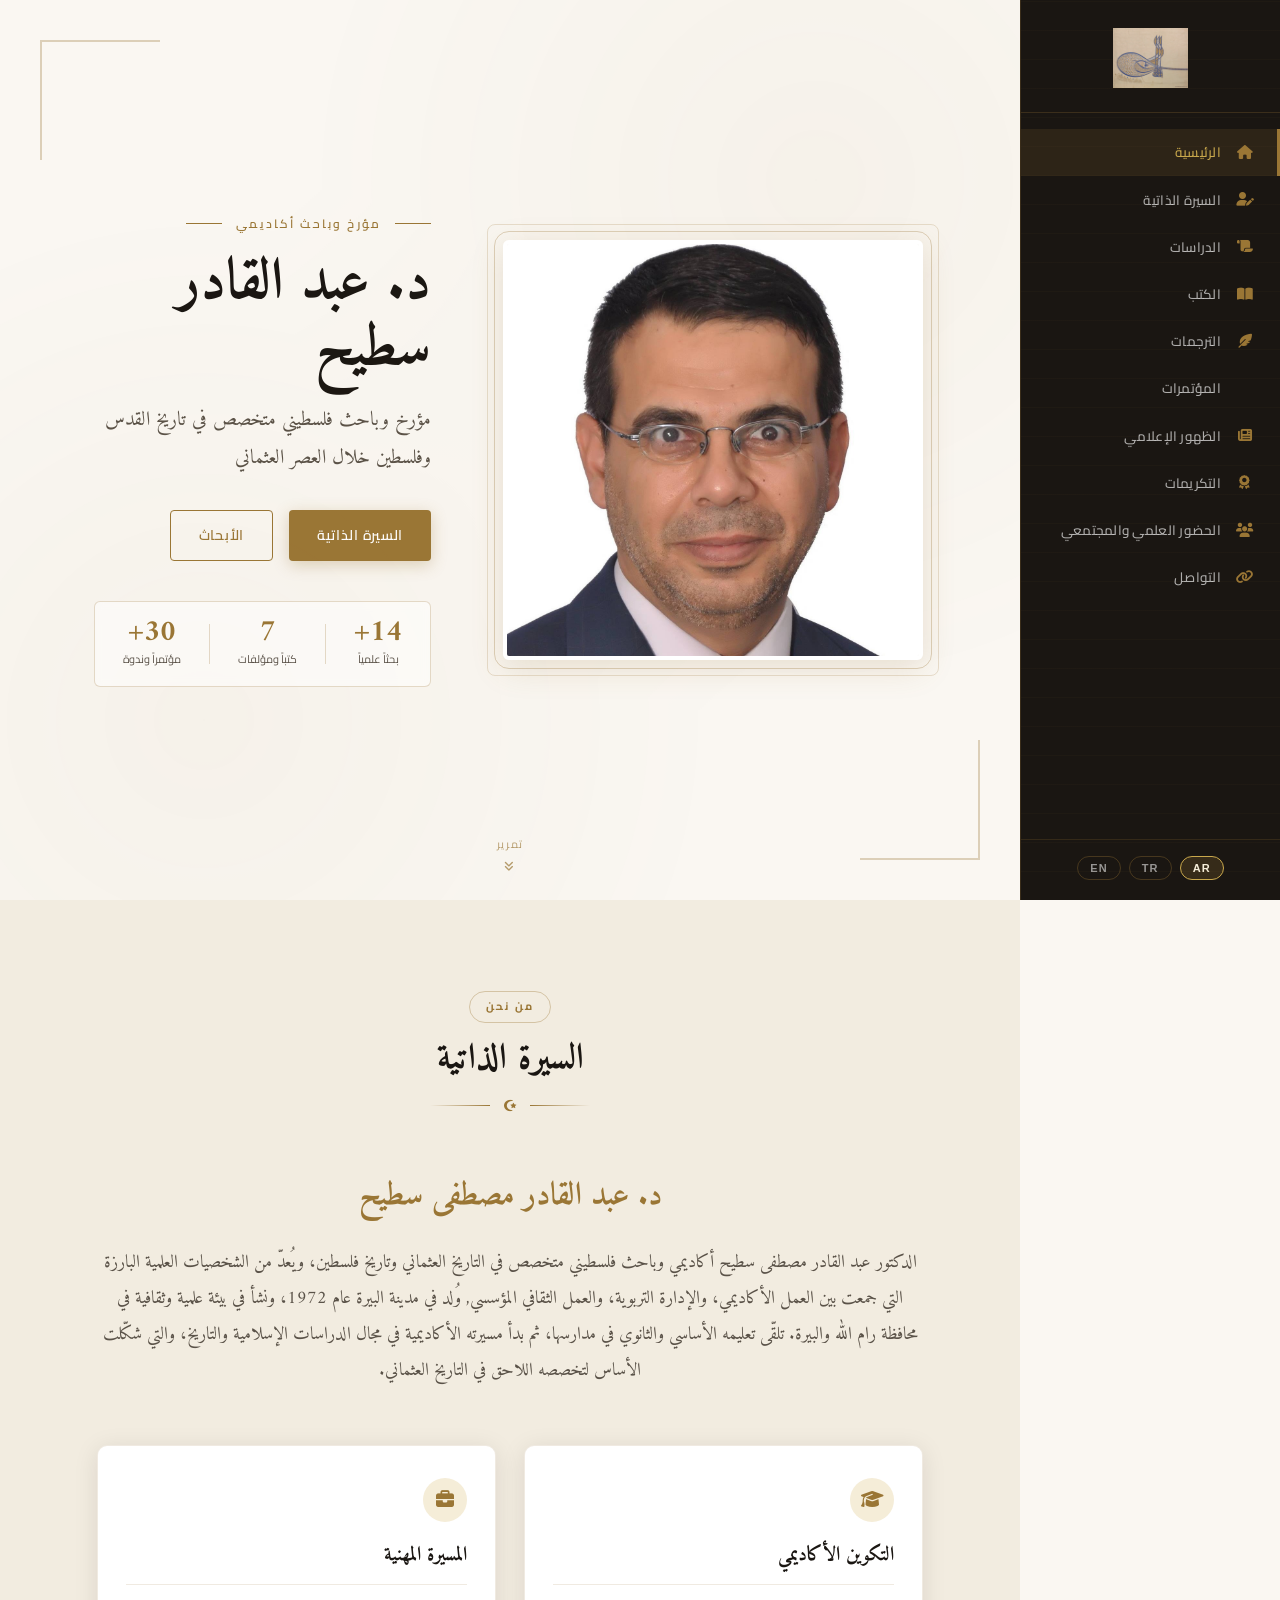
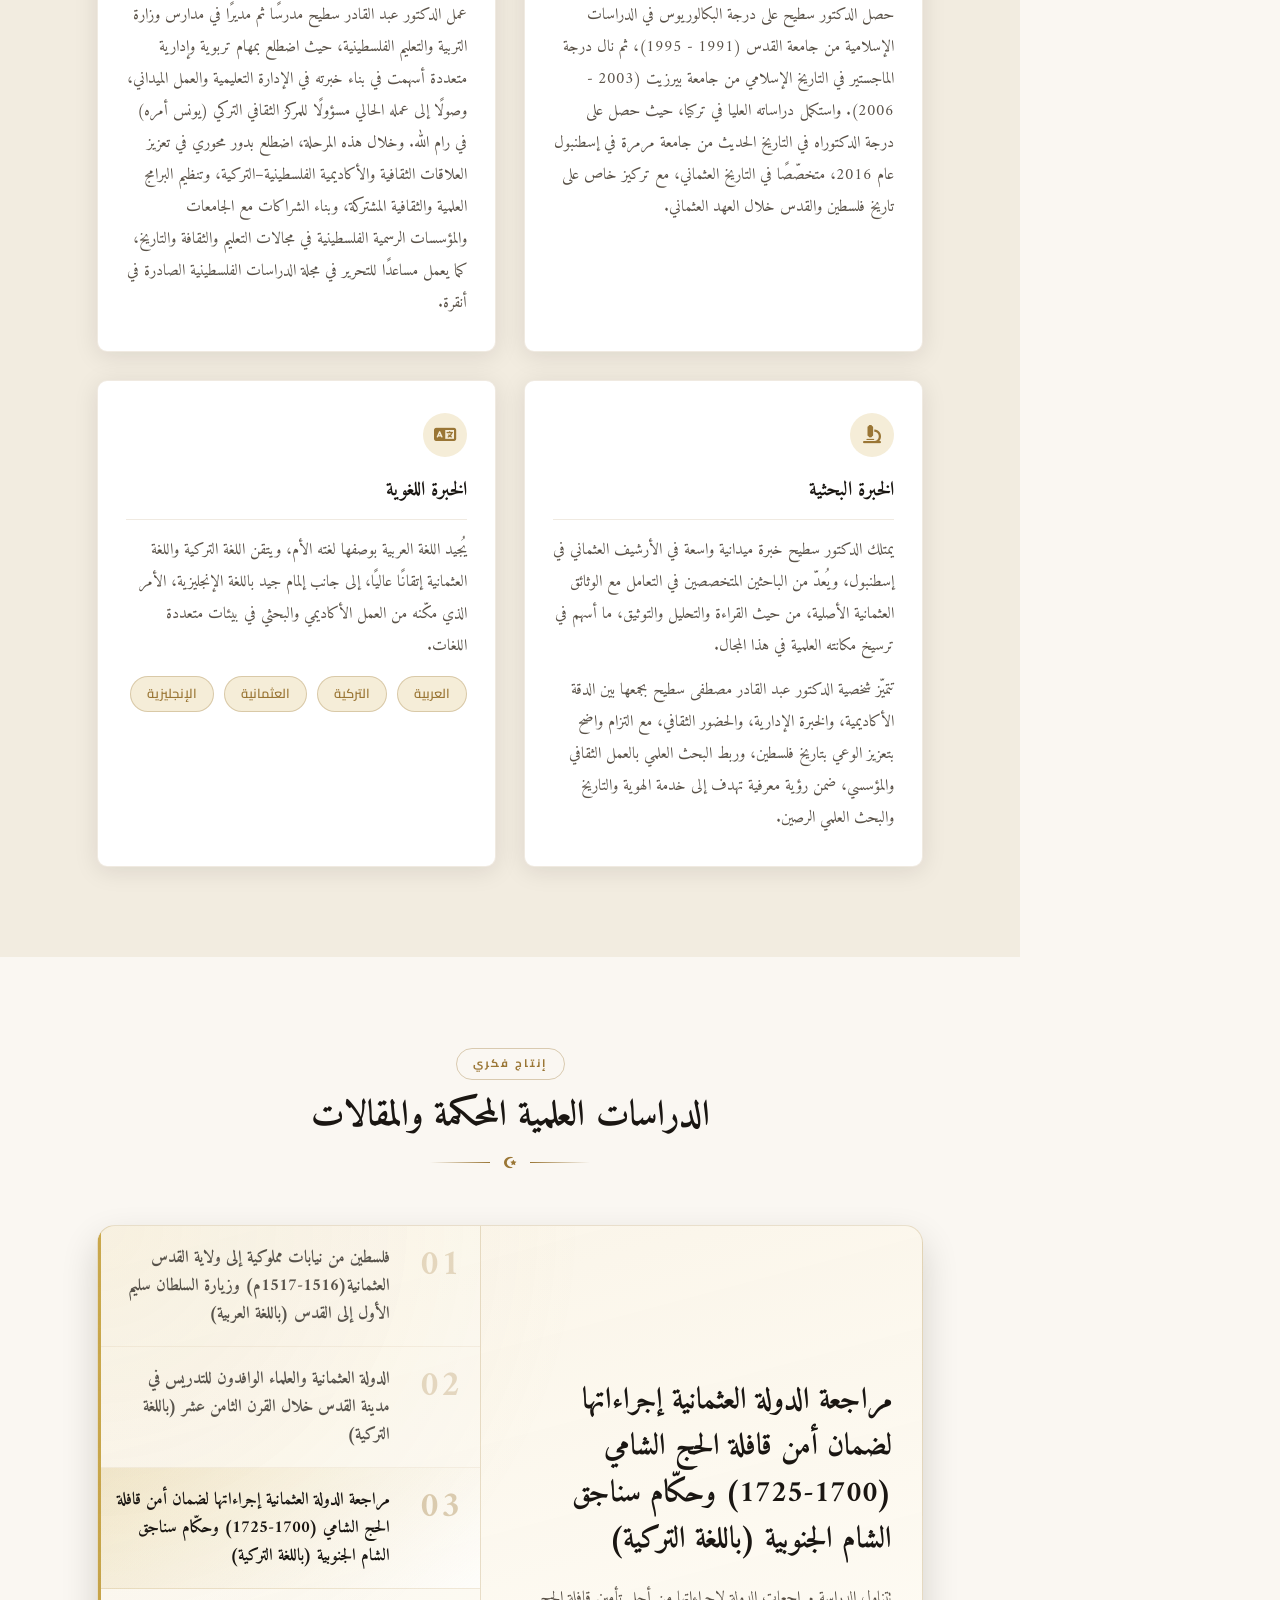
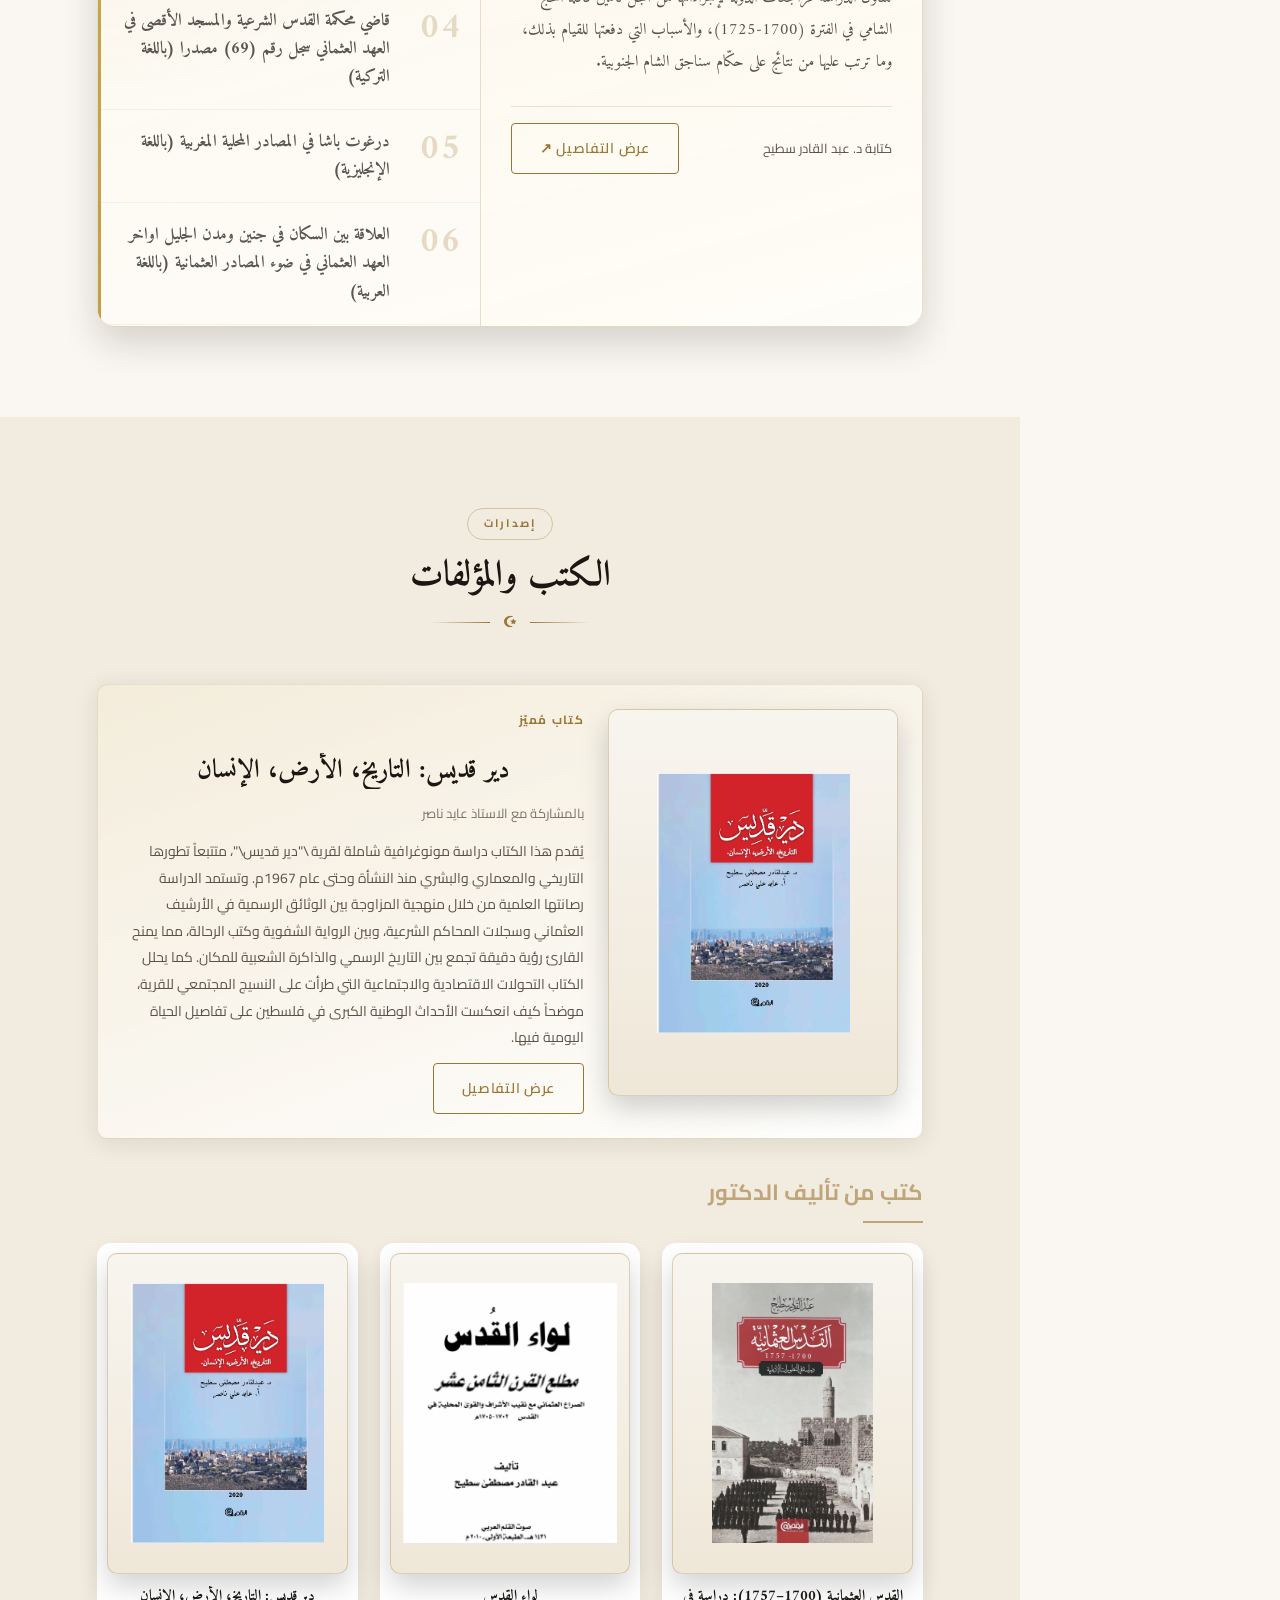
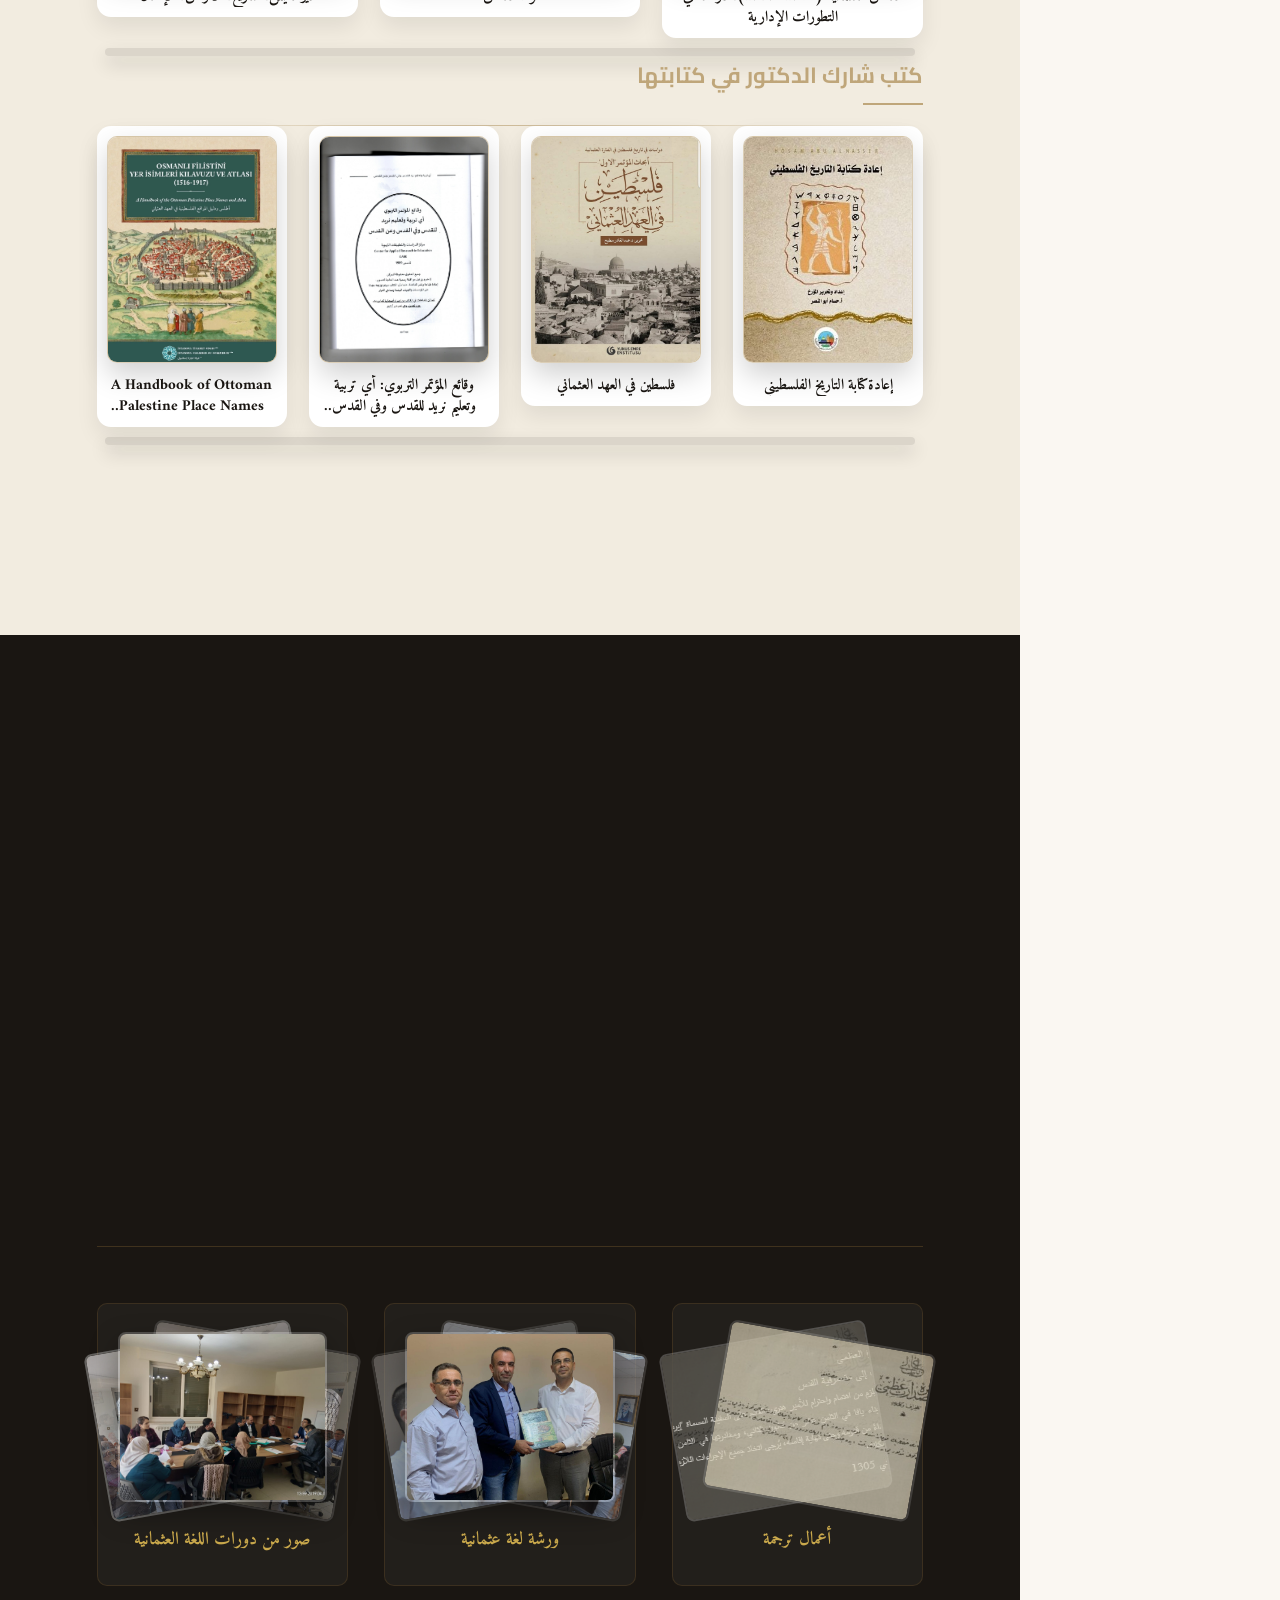
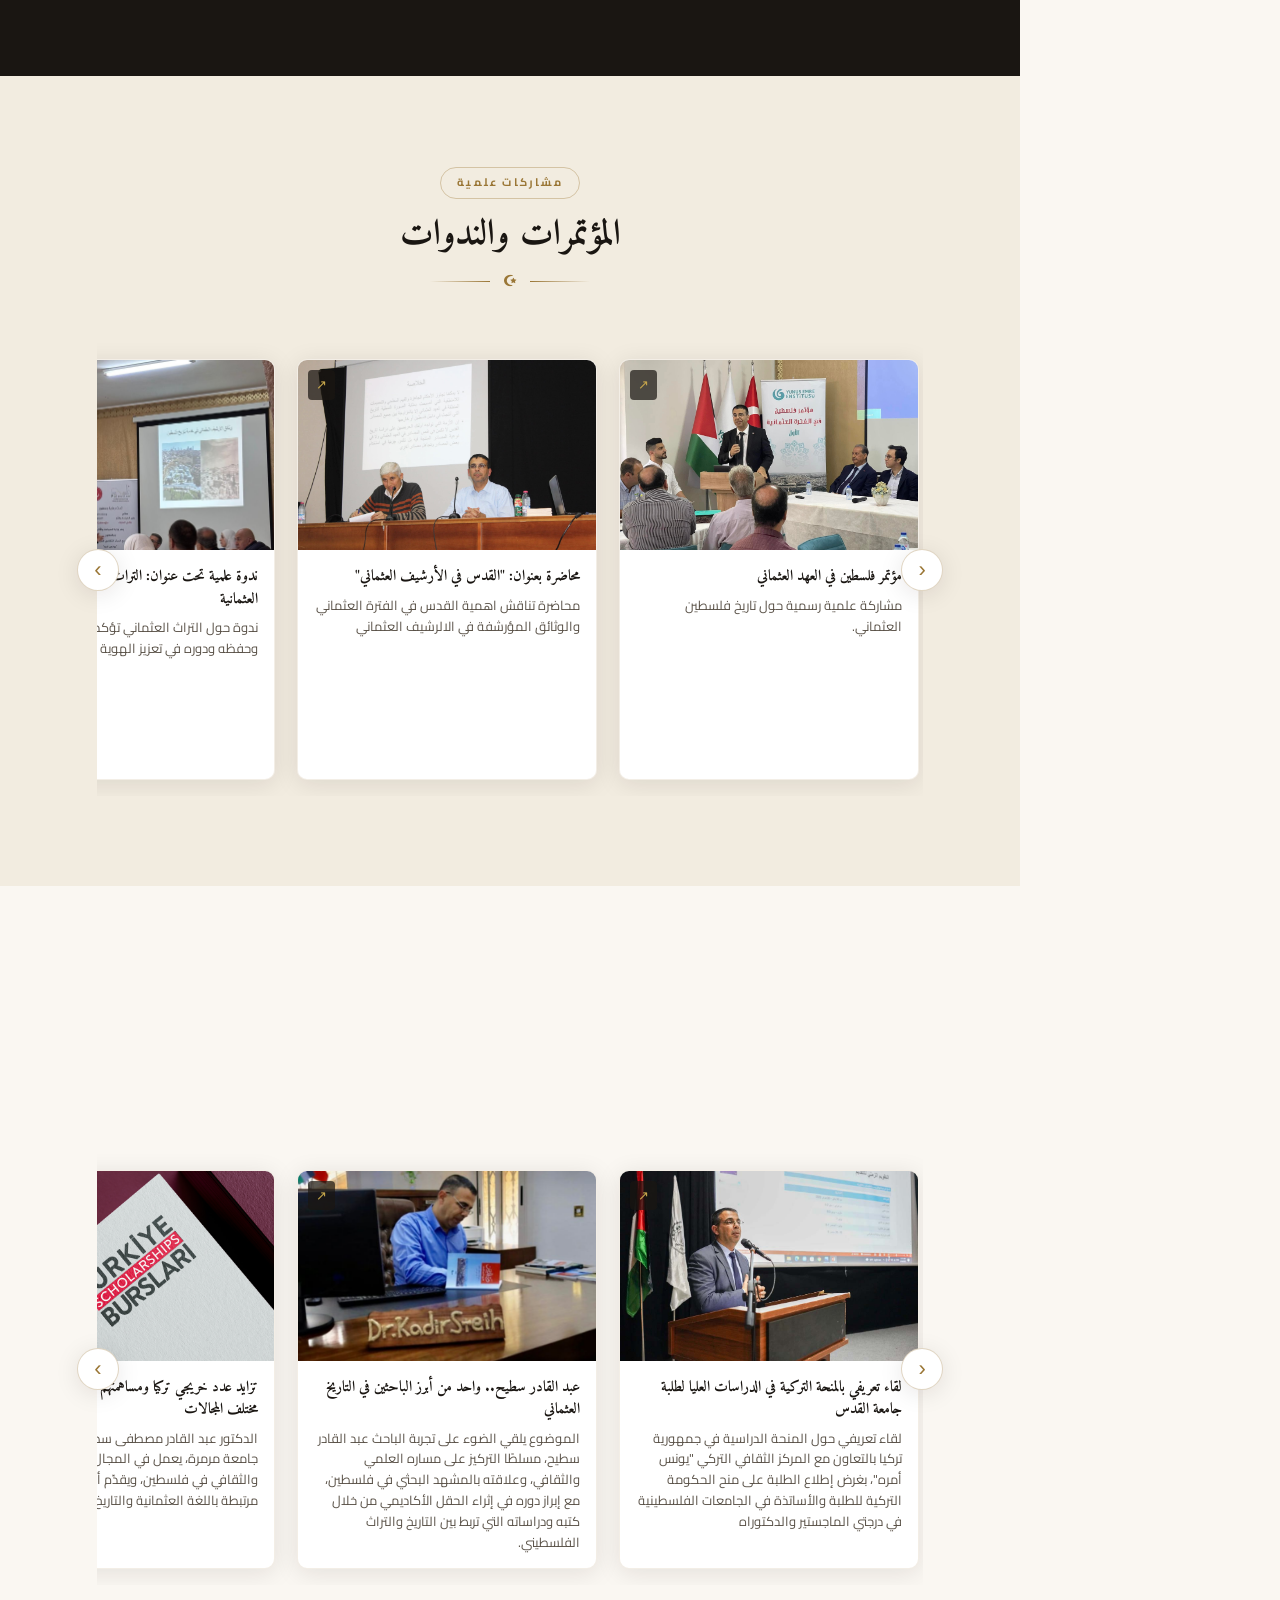
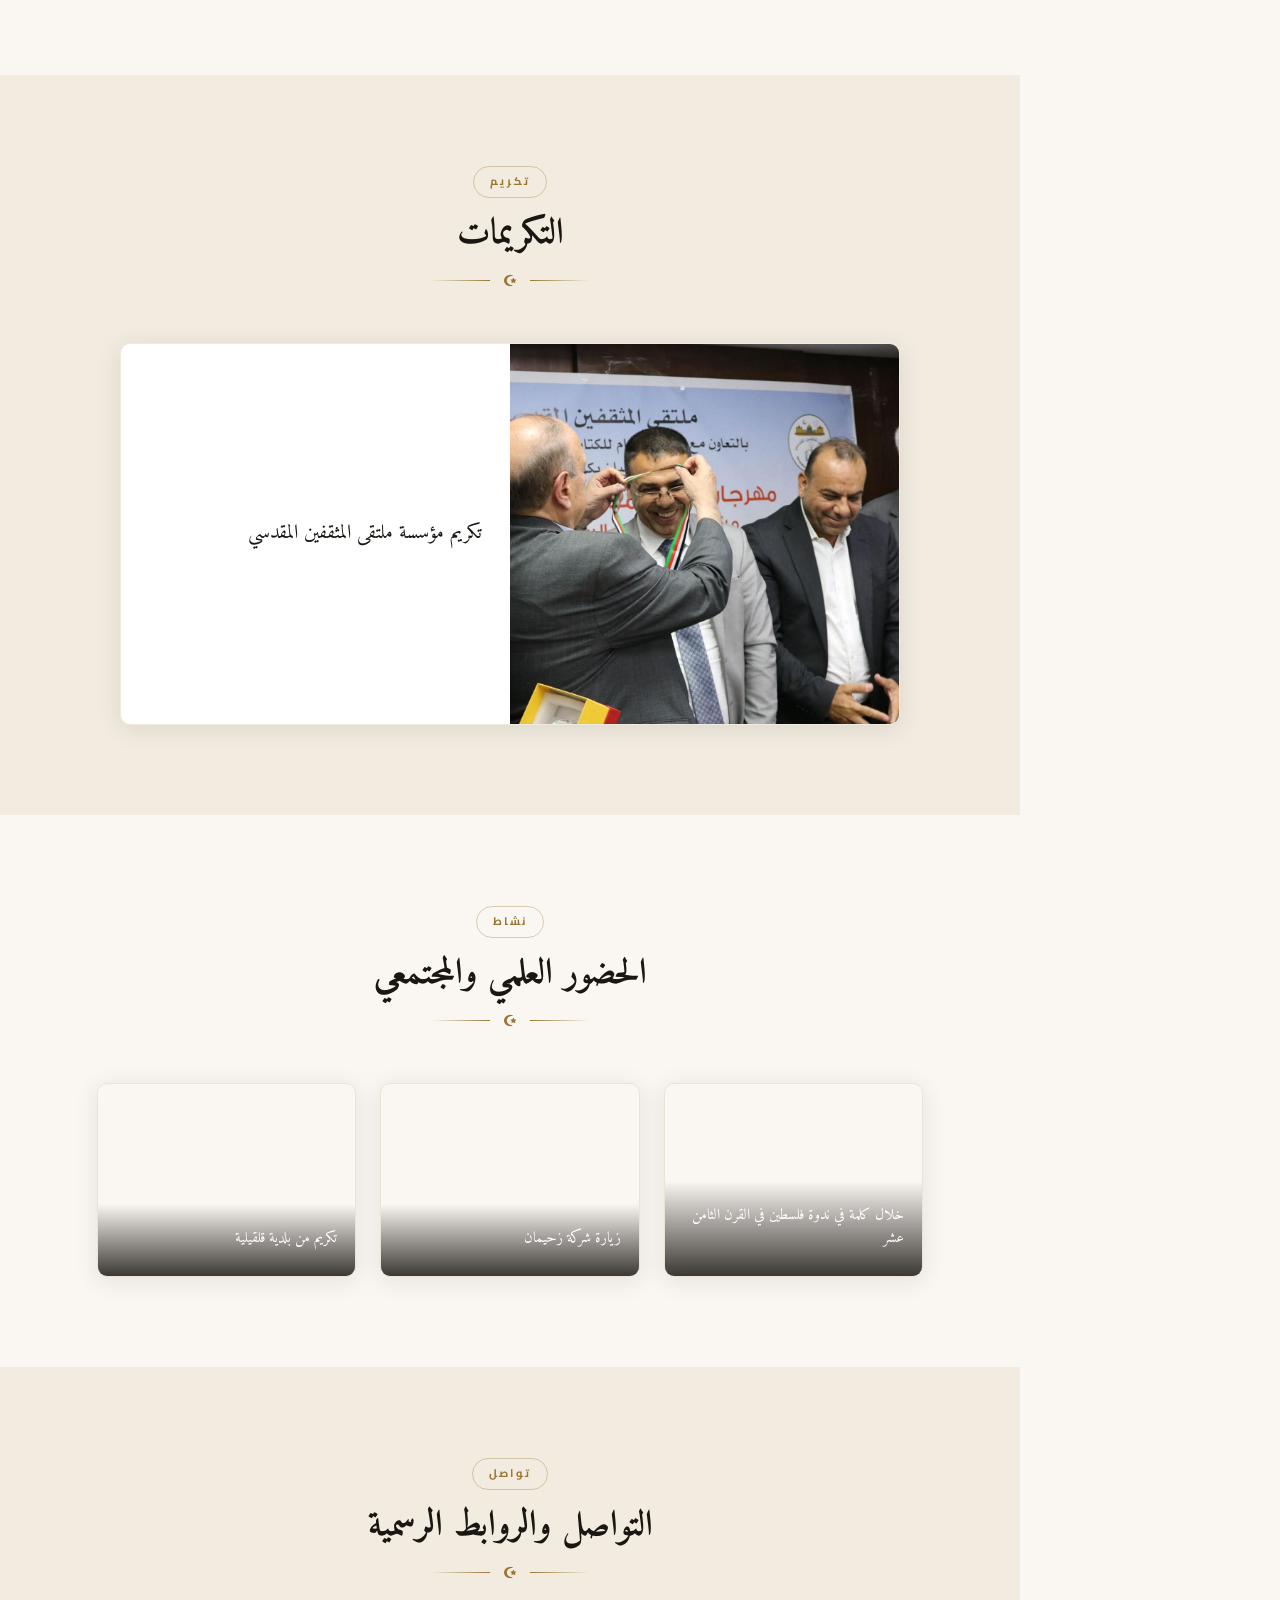
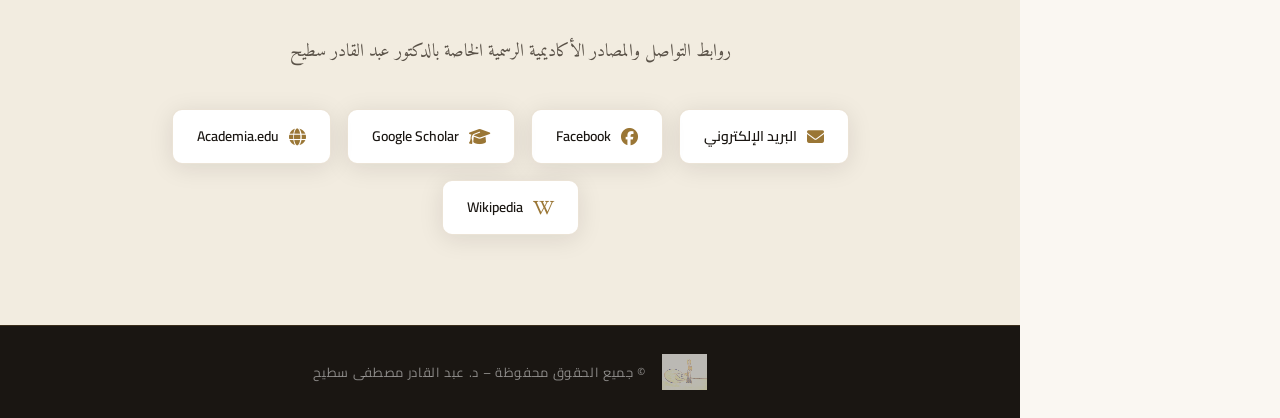
==== index.html @ c83b7394 "Add project files" ====
<!DOCTYPE html>
<html lang="ar" dir="rtl">
<head>
  <link rel="icon" type="image/webp" href="assets/logo.webp">
  <meta charset="UTF-8">
  <meta name="viewport" content="width=device-width, initial-scale=1.0">
  <meta name="description" content="الموقع الرسمي للدكتور عبد القادر سطيح، باحث فلسطيني متخصص في التاريخ العثماني وتاريخ القدس وفلسطين.">
  <meta name="robots" content="index, follow">
  <meta name="keywords" content="عبد القادر مصطفى سطيح, دكتور عبد القادر سطيح, مؤرخ فلسطيني, التاريخ العثماني, تاريخ القدس, باحث فلسطيني">
  <meta name="author" content="Dr Abdalqader Mustafa Steih">
  <link rel="icon" href="assets/favicon.ico">
  <title>د. عبد القادر مصطفى سطيح - باحث في التاريخ العثماني وتاريخ القدس وفلسطين</title>
  <meta property="og:title" content="Dr Abdalqader Steih">
  <meta property="og:description" content="باحث فلسطيني متخصص في التاريخ العثماني وتاريخ القدس وفلسطين.">
  <meta property="og:type" content="website">
  <meta property="og:image" content="https://upload.wikimedia.org/wikipedia/commons/thumb/6/62/Abdalqader_steih.jpg/330px-Abdalqader_steih.jpg">
  <meta property="og:url" content="https://abdalqadersteih.com/">
  <meta property="og:site_name" content="Dr Abdalqader Steih">
  <meta property="og:locale" content="ar_AR">
  <link rel="canonical" href="https://abdalqadersteih.com/">
  <link rel="alternate" hreflang="ar" href="https://abdalqadersteih.com/">
  <link rel="alternate" hreflang="en" href="https://abdalqadersteih.com/en/">
  <link rel="alternate" hreflang="tr" href="https://abdalqadersteih.com/tr/">
  <link rel="alternate" hreflang="x-default" href="https://abdalqadersteih.com/">
  <meta name="twitter:card" content="summary_large_image">
  <meta name="twitter:title" content="د. عبد القادر مصطفى سطيح | باحث في التاريخ العثماني">
  <meta name="twitter:description" content="الموقع الرسمي للدكتور عبد القادر سطيح، باحث فلسطيني متخصص في التاريخ العثماني وتاريخ القدس وفلسطين.">
  <meta name="twitter:image" content="https://upload.wikimedia.org/wikipedia/commons/thumb/6/62/Abdalqader_steih.jpg/330px-Abdalqader_steih.jpg">
  <link rel="stylesheet" href="https://cdnjs.cloudflare.com/ajax/libs/font-awesome/6.5.1/css/all.min.css">
  <link rel="preconnect" href="https://fonts.googleapis.com">
  <link rel="preconnect" href="https://fonts.gstatic.com" crossorigin>
  <link href="https://fonts.googleapis.com/css2?family=Amiri:ital,wght@0,400;0,700;1,400&family=Cairo:wght@300;400;600;700&display=swap" rel="stylesheet">
  <link rel="stylesheet" href="css/style.css">

  <script type="application/ld+json">
  {
    "@context": "https://schema.org",
    "@type": "Person",
    "name": "Dr Abdalqader Mustafa Steih",
    "alternateName": "عبد القادر مصطفى سطيح",
    "jobTitle": "Historian and Researcher in Ottoman History",
    "description": "Palestinian historian specializing in Ottoman history and the history of Jerusalem and Palestine.",
    "birthDate": "1972",
    "birthPlace": "Al-Bireh, Palestine",
    "worksFor": {
      "@type": "Organization",
      "name": "Yunus Emre Institute"
    },
    "knowsLanguage": ["Arabic","Turkish","Ottoman Turkish","English"],
    "sameAs": ["https://marmara.academia.edu/AbdalqaderSteih","https://www.researchgate.net/scientific-contributions/Abdalqader-Steih-2304380427", "https://scholar.google.com/citations?user=nnhFg1UAAAAJ&hl" , "https://ar.wikipedia.org/wiki/%D8%B9%D8%A8%D8%AF_%D8%A7%D9%84%D9%82%D8%A7%D8%AF%D8%B1_%D9%85%D8%B5%D8%B7%D9%81%D9%89_%D8%B9%D8%A8%D8%AF%D8%A7%D9%84%D9%84%D9%87_%D8%B3%D8%B7%D9%8A%D8%AD"]
  }
  </script>
  <script>
    window.__SITE_LOCALE = "ar";
  </script>
</head>

<body class="locale-pending">

<!-- ================= SIDEBAR NAV ================= -->
<aside class="sidebar" id="sidebar">
  <div class="sidebar-brand">
    <img src="assets/tagra.webp" loading="lazy" alt="Ottoman Tughra" class="sidebar-tughra">
  </div>

  <nav class="sidebar-nav">
    <a href="#hero" class="nav-link active" data-section="hero">
      <span class="nav-icon"><i class="fa-solid fa-house"></i></span>
      <span class="nav-label" data-key="nav_home">الرئيسية</span>
    </a>
    <a href="#biography" class="nav-link" data-section="biography">
      <span class="nav-icon"><i class="fa-solid fa-user-pen"></i></span>
      <span class="nav-label" data-key="nav_bio">السيرة الذاتية</span>
    </a>
    <a href="#research" class="nav-link" data-section="research">
      <span class="nav-icon"><i class="fa-solid fa-scroll"></i></span>
      <span class="nav-label" data-key="nav_research">الدراسات</span>
    </a>
    <a href="#books" class="nav-link" data-section="books">
      <span class="nav-icon"><i class="fa-solid fa-book-open"></i></span>
      <span class="nav-label" data-key="nav_books">الكتب</span>
    </a>
    <a href="#ottoman-workshops" class="nav-link" data-section="ottoman-workshops">
      <span class="nav-icon"><i class="fa-solid fa-feather-pointed"></i></span>
      <span class="nav-label" data-key="nav_ottoman">الترجمات</span>
    </a>
    <a href="#conferences" class="nav-link" data-section="conferences">
      <span class="nav-icon"><i class="fa-solid fa-podium"></i></span>
      <span class="nav-label" data-key="nav_conf">المؤتمرات</span>
    </a>
    <a href="#participations" class="nav-link" data-section="participations">
      <span class="nav-icon"><i class="fa-solid fa-newspaper"></i></span>
      <span class="nav-label" data-key="nav_media">الظهور الإعلامي</span>
    </a>
    <a href="#media" class="nav-link" data-section="media">
      <span class="nav-icon"><i class="fa-solid fa-award"></i></span>
      <span class="nav-label" data-key="nav_awards">التكريمات</span>
    </a>
    <a href="#activity" class="nav-link" data-section="activity">
      <span class="nav-icon"><i class="fa-solid fa-users"></i></span>
      <span class="nav-label" data-key="nav_activity">الحضور العلمي والمجتمعي</span>
    </a>
    <a href="#contact" class="nav-link" data-section="contact">
      <span class="nav-icon"><i class="fa-solid fa-link"></i></span>
      <span class="nav-label" data-key="nav_contact">التواصل</span>
    </a>
  </nav>

  <div class="sidebar-lang">
    <button class="lang" data-lang="ar">AR</button>
    <button class="lang" data-lang="tr">TR</button>
    <button class="lang" data-lang="en">EN</button>
  </div>
</aside>

<!-- Mobile topbar -->
<header class="topbar" id="topbar">
  <button class="burger" id="burgerBtn" aria-label="القائمة">
    <span></span><span></span><span></span>
  </button>
  <img src="assets/tagra.webp" loading="lazy" alt="Ottoman Tughra" class="topbar-logo">
  <div class="topbar-lang">
    <button class="lang" data-lang="ar">AR</button>
    <button class="lang" data-lang="tr">TR</button>
    <button class="lang" data-lang="en">EN</button>
  </div>
</header>

<!-- Mobile overlay -->
<div class="sidebar-overlay" id="sidebarOverlay"></div>

<!-- ================= MAIN WRAPPER ================= -->
<main class="main-content" id="mainContent">

<!-- ================= Hero ================= -->
<section id="hero" class="page-section hero-section">
  <div class="hero-bg-pattern"></div>
  <div class="container hero-grid">
    <div class="hero-image reveal-zoom">
      <div class="hero-image-frame">
        <img src="assets/abdalqader steih.webp" loading="lazy" alt="د. عبد القادر سطيح">
      </div>
      <div class="hero-image-ornament"></div>
    </div>
    <div class="hero-content reveal">
      <div class="hero-pretitle">
        <span class="ornament-line"></span>
        <span data-key="hero_pretitle">مؤرخ وباحث أكاديمي</span>
        <span class="ornament-line"></span>
      </div>
      <h1 data-key="hero_name">د. عبد القادر سطيح</h1>
      <p data-key="hero_desc">مؤرخ وباحث فلسطيني متخصص في تاريخ القدس وفلسطين خلال العصر العثماني</p>
      <div class="hero-cta">
        <a href="#biography" class="btn-gold">السيرة الذاتية</a>
        <a href="#research" class="btn-outline">الأبحاث</a>
      </div>
      <div class="hero-stats">
        <div class="stat-item">
          <span class="stat-num" data-key="hero_stat_research_num">14+</span>
          <span class="stat-lbl" data-key="hero_stat_research_lbl">بحثاً علمياً</span>
        </div>
        <div class="stat-divider"></div>
        <div class="stat-item">
          <span class="stat-num" data-key="hero_stat_books_num">7</span>
          <span class="stat-lbl" data-key="hero_stat_books_lbl">كتباً ومؤلفات</span>
        </div>
        <div class="stat-divider"></div>
        <div class="stat-item">
          <span class="stat-num" data-key="hero_stat_conf_num">30+</span>
          <span class="stat-lbl" data-key="hero_stat_conf_lbl">مؤتمراً وندوة</span>
        </div>
      </div>
    </div>
  </div>
  <div class="scroll-hint">
    <span>تمرير</span>
    <i class="fa-solid fa-angles-down"></i>
  </div>
</section>

<!-- ================= Biography ================= -->
<section id="biography" class="page-section biography-section">
  <div class="section-header reveal">
    <span class="section-tag" data-key="bio_tag">من نحن</span>
    <h2 class="section-title" data-key="bio_title">السيرة الذاتية</h2>
    <div class="title-ornament"><span></span><i class="fa-solid fa-star-and-crescent"></i><span></span></div>
  </div>

  <div class="bio-container">
    <div class="bio-intro-block reveal">
      <h3 class="bio-name" data-key="bio_name">د. عبد القادر مصطفى سطيح</h3>
      <p data-key="bio_intro_1">
        الدكتور عبد القادر مصطفى سطيح أكاديمي وباحث فلسطيني متخصص في التاريخ العثماني وتاريخ فلسطين، ويُعدّ من الشخصيات العلمية البارزة التي جمعت بين العمل الأكاديمي، والإدارة التربوية، والعمل الثقافي المؤسسي,
        وُلد في مدينة البيرة عام 1972، ونشأ في بيئة علمية وثقافية في محافظة رام الله والبيرة. تلقّى تعليمه الأساسي والثانوي في مدارسها، ثم بدأ مسيرته الأكاديمية في مجال الدراسات الإسلامية والتاريخ، والتي شكّلت الأساس لتخصصه اللاحق في التاريخ العثماني.
      </p>
    </div>

    <div class="bio-cards-grid">
      <div class="bio-card reveal-left">
        <div class="bio-card-icon"><i class="fa-solid fa-graduation-cap"></i></div>
        <h4 data-key="bio_academic_title">التكوين الأكاديمي</h4>
        <p data-key="bio_academic_text">
          حصل الدكتور سطيح على درجة البكالوريوس في الدراسات الإسلامية من جامعة القدس (1991 - 1995)، ثم نال درجة الماجستير في التاريخ الإسلامي من جامعة بيرزيت (2003 - 2006). واستكمل دراساته العليا في تركيا، حيث حصل على درجة الدكتوراه في التاريخ الحديث من جامعة مرمرة في إسطنبول عام 2016، متخصّصًا في التاريخ العثماني، مع تركيز خاص على تاريخ فلسطين والقدس خلال العهد العثماني.
        </p>
      </div>

      <div class="bio-card reveal">
        <div class="bio-card-icon"><i class="fa-solid fa-briefcase"></i></div>
        <h4 data-key="bio_career_title">المسيرة المهنية</h4>
        <p data-key="bio_career_1">
         عمل الدكتور عبد القادر سطيح مدرسًا ثم مديرًا في مدارس وزارة التربية والتعليم الفلسطينية، حيث اضطلع بمهام تربوية وإدارية متعددة أسهمت في بناء خبرته في الإدارة التعليمية والعمل الميداني، وصولًا إلى عمله الحالي مسؤولًا للمركز الثقافي التركي (يونس أمره) في رام الله. وخلال هذه المرحلة، اضطلع بدور محوري في تعزيز العلاقات الثقافية والأكاديمية الفلسطينية–التركية، وتنظيم البرامج العلمية والثقافية المشتركة، وبناء الشراكات مع الجامعات والمؤسسات الرسمية الفلسطينية في مجالات التعليم والثقافة والتاريخ، كما يعمل مساعدًا للتحرير في مجلة الدراسات الفلسطينية الصادرة في أنقرة.
        </p>
      </div>

      <div class="bio-card reveal-right">
        <div class="bio-card-icon"><i class="fa-solid fa-microscope"></i></div>
        <h4 data-key="bio_research_title">الخبرة البحثية</h4>
        <p data-key="bio_research_1">
          يمتلك الدكتور سطيح خبرة ميدانية واسعة في الأرشيف العثماني في إسطنبول، ويُعدّ من الباحثين المتخصصين في التعامل مع الوثائق العثمانية الأصلية، من حيث القراءة والتحليل والتوثيق، ما أسهم في ترسيخ مكانته العلمية في هذا المجال.
        </p>
        <p data-key="bio_profile_text">
          تتميّز شخصية الدكتور عبد القادر مصطفى سطيح بجمعها بين الدقة الأكاديمية، والخبرة الإدارية، والحضور الثقافي، مع التزام واضح بتعزيز الوعي بتاريخ فلسطين، وربط البحث العلمي بالعمل الثقافي والمؤسسي، ضمن رؤية معرفية تهدف إلى خدمة الهوية والتاريخ والبحث العلمي الرصين.
        </p>
      </div>

      <div class="bio-card bio-lang-card reveal">
        <div class="bio-card-icon"><i class="fa-solid fa-language"></i></div>
        <h4 data-key="bio_profile_title">الخبرة اللغوية</h4>
        <p data-key="bio_research_2">
          يُجيد اللغة العربية بوصفها لغته الأم، ويتقن اللغة التركية واللغة العثمانية إتقانًا عاليًا، إلى جانب إلمام جيد باللغة الإنجليزية، الأمر الذي مكّنه من العمل الأكاديمي والبحثي في بيئات متعددة اللغات.
        </p>
        <div class="lang-badges">
          <span class="lang-badge">العربية</span>
          <span class="lang-badge">التركية</span>
          <span class="lang-badge">العثمانية</span>
          <span class="lang-badge">الإنجليزية</span>
        </div>
      </div>
    </div>

    <div class="research-panel" data-research-panel aria-hidden="true">
      <div class="research-panel-card">
        <div class="research-panel-head">
          <h3 class="research-panel-title" data-research-panel-title></h3>
          <button class="research-panel-close" type="button" data-research-panel-close aria-label="Close">×</button>
        </div>
        <p class="research-panel-desc" data-research-panel-desc></p>
        <div class="research-panel-meta" data-research-panel-tags></div>
        <a class="btn-outline research-panel-cta" data-research-panel-link href="#" target="_blank" rel="noopener noreferrer">View Full Research</a>
      </div>
    </div>
  </div>
</section>


<!-- ================= Research ================= -->
<section id="research" class="page-section research-section">
  <div class="section-header reveal">
    <span class="section-tag" data-key="research_tag">إنتاج فكري</span>
    <h2 class="section-title" data-key="research_section_title">الدراسات العلمية المحكمة والمقالات</h2>
    <div class="title-ornament"><span></span><i class="fa-solid fa-star-and-crescent"></i><span></span></div>
  </div>

  <div class="container">
    <div class="research-folio reveal" data-research-folio>
      <article class="research-content-panel" data-research-content-panel>
        <div class="research-content-inner">
          <div class="research-content-fade" data-research-fade>
            <h3 class="research-content-title" data-research-content-title></h3>
            <p class="research-content-desc" data-research-content-desc></p>
            <footer class="research-content-footer">
              <small class="research-content-author" data-research-content-author></small>
              <a class="btn-outline research-content-cta" data-research-content-link data-key="research_view_details" href="#" target="_blank" rel="noopener noreferrer">عرض التفاصيل ↗</a>
            </footer>
          </div>
        </div>
      </article>

      <div class="research-index-panel" data-research-index-panel>
        <div class="research-list">

      <a class="research-item reveal" href="https://journals.ku.edu.kw/ajh/index.php/ajh/article/view/2981" target="_blank" rel="noopener noreferrer">
        <div class="research-num">01</div>
        <div class="research-body">
          <h3 data-key="r1_title">فلسطين من نيابات مملوكية إلى ولاية القدس العثمانية(1516-1517م) وزيارة السلطان سليم الأول إلى القدس (باللغة العربية)</h3>
          <p data-key="r1_desc">تتناول الدراسة انتقال المنطقة الجنوبية من بلاد الشام، من السيادة المملوكية إلى السيادة العثمانية، والتغييرات في التقسيمات الإدارية التي رافقت هذا الانتقال، وتتابع مرور السلطان العثماني سليم الأول بالمنطقة وزيارته إلى مدينة القدس، وتحاول شرح الرسائل التي حملتها في طياتها تلك الزيارة.</p>
          <div class="research-footer">
            <small class="research-source" data-key="r1_source">كتابة د. عبد القادر سطيح</small>
            <span class="research-link" data-key="research_link">ملخص الدراسة ↗</span>
          </div>
        </div>
      </a>

      <a class="research-item reveal" href="https://www.academia.edu/71305258/" target="_blank" rel="noopener noreferrer">
        <div class="research-num">02</div>
        <div class="research-body">
          <h3 data-key="r2_title">الدولة العثمانية والعلماء الوافدون للتدريس في مدينة القدس خلال القرن الثامن عشر (باللغة التركية)</h3>
          <p data-key="r2_desc">تتناول الدراسة العلاقة بين الدولة العثمانية وصعود العلماء الوافدين إلى مكانة النخبة في مدينة القدس، في النصف الأول من القرن الثامن عشر.</p>
          <div class="research-footer">
            <small class="research-source" data-key="r2_source">كتابة د. عبد القادر سطيح</small>
            <span class="research-link" data-key="research_link">ملخص الدراسة ↗</span>
          </div>
        </div>
      </a>

      <a class="research-item reveal" href="https://dergipark.org.tr/tr/pub/osmed/article/1446534" target="_blank" rel="noopener noreferrer">
        <div class="research-num">03</div>
        <div class="research-body">
          <h3 data-key="r3_title">مراجعة الدولة العثمانية إجراءاتها لضمان أمن قافلة الحج الشامي (1700-1725) وحكّام سناجق الشام الجنوبية (باللغة التركية)</h3>
          <p data-key="r3_desc">تتناول الدراسة مراجعات الدولة لإجراءاتها من أجل تأمين قافلة الحج الشامي في الفترة (1700-1725)، والأسباب التي دفعتها للقيام بذلك، وما ترتب عليها من نتائج على حكّام سناجق الشام الجنوبية.</p>
          <div class="research-footer">
            <small class="research-source" data-key="r3_source">كتابة د. عبد القادر سطيح</small>
            <span class="research-link" data-key="research_link">ملخص الدراسة ↗</span>
          </div>
        </div>
      </a>

      <a class="research-item reveal" href="https://dergipark.org.tr/tr/pub/fsmia/article/1408476" target="_blank" rel="noopener noreferrer">
        <div class="research-num">04</div>
        <div class="research-body">
          <h3 data-key="r4_title">قاضي محكمة القدس الشرعية والمسجد الأقصى في العهد العثماني سجل رقم (69) مصدرا (باللغة التركية)</h3>
          <p data-key="r4_desc">تتناول الدراسة سلطة القاضي في المسجد الأقصى والصلاحيات التي منحتها الدولة له على أصحاب الوظائف الذين جلهم من الأهالي المحليين وعلى الأموال التي تم تخصيصها لدفع رواتب الموظفين والإنفاق على مصالح المسجد.</p>
          <div class="research-footer">
            <small class="research-source" data-key="r4_source">بالمشاركة مع ابراهيم ربايعة</small>
            <span class="research-link" data-key="research_link">ملخص الدراسة ↗</span>
          </div>
        </div>
      </a>

      <a class="research-item reveal" href="https://www.academia.edu/37258727/" target="_blank" rel="noopener noreferrer">
        <div class="research-num">05</div>
        <div class="research-body">
          <h3 data-key="r5_title">درغوت باشا في المصادر المحلية المغربية (باللغة الإنجليزية)</h3>
          <p data-key="r5_desc">تتناول الدراسة استقرار درغوت باشا بعد منتصف القرن السادس عشر في الأراضي الليبية والتونسية، ومساهمته في إحداث تغييرات عمرانية واجتماعية، بالإضافة الى مشاريع توطين جعلت الوجود العثماني ملموسا في المنطقة.</p>
          <div class="research-footer">
            <small class="research-source" data-key="r5_source">كتابة د. عبد القادر سطيح</small>
            <span class="research-link" data-key="research_link">ملخص الدراسة ↗</span>
          </div>
        </div>
      </a>

      <a class="research-item reveal" href="https://www.academia.edu/37258731/" target="_blank" rel="noopener noreferrer">
        <div class="research-num">06</div>
        <div class="research-body">
          <h3 data-key="r6_title">العلاقة بين السكان في جنين ومدن الجليل اواخر العهد العثماني في ضوء المصادر العثمانية (باللغة العربية)</h3>
          <p data-key="r6_desc">تتناول الدراسة طبيعة العلاقة التي جمعت بين السكان في مدينة جنين والمراكز الكبرى في منطقة الجليل (عكا وحيفا وصفد وطبرية والناصرة)، وتظهر التركيبة السكانية لهذه المدن، وكيف توزعت على أحيائها، وتطرقت إلى الصلات الاجتماعية التي جمعت بينهم والتوتر الذي حدث في العلاقة بين أبناء المنطقة أواخر العهد العثماني وأسبابه</p>
          <div class="research-footer">
            <small class="research-source" data-key="r6_source">كتابة د. عبد القادر سطيح</small>
            <span class="research-link" data-key="research_link">ملخص الدراسة ↗</span>
          </div>
        </div>
      </a>

      <a class="research-item reveal" href="https://www.academia.edu/37258733/" target="_blank" rel="noopener noreferrer">
        <div class="research-num">07</div>
        <div class="research-body">
          <h3 data-key="r7_title">الوثائق العثمانية في الاراضي الفلسطينة (باللغة الانجليزية)</h3>
          <p data-key="r7_desc">تتناول هذه الدراسة الوثائق العثمانية في الأراضي الفلسطينية التي خلّفتها الدولة العثمانية بعد انسحابها من المنطقة، والصادرة عن مؤسسات متعددة مثل المحاكم الشرعية، والمحاكم النظامية، ومجالس البلديات، وإدارات الأراضي. وتركّز على واقع هذه الوثائق من حيث أماكن حفظها، وتوزيعها الجغرافي، والجهود المبذولة لجمعها وصيانتها، مبيّنة أنها مبعثرة في مواقع ودول مختلفة، مع ضعف واضح في آليات الحفاظ المؤسسي عليها.</p>
          <div class="research-footer">
            <small class="research-source" data-key="r7_source">كتابة د. عبد القادر سطيح</small>
            <span class="research-link" data-key="research_link">ملخص الدراسة ↗</span>
          </div>
        </div>
      </a>

      <a class="research-item reveal" href="https://www.academia.edu/37258732/" target="_blank" rel="noopener noreferrer">
        <div class="research-num">08</div>
        <div class="research-body">
          <h3 data-key="r8_title">الفلسطينيون في الثورة العربية الكبرى (باللغة التركية)</h3>
          <p data-key="r8_desc">تُركّز الدراسة على دور الفلسطينيين في الثورة العربية، وتبحث في علاقتهم بالجمعيات القومية العربية خلال تلك الفترة، مستخدمة مصادر عربية وتركيزًا على مدى مشاركة الفلسطينيين في تلك الحركات. وتبيّن أن بعض الفلسطينيين انخرطوا في جمعيات قومية لمواجهة المخاطر الإقليمية بينما لم يشارك جمهورهم بشكل موحّد في الثورة نفسها.</p>
          <div class="research-footer">
            <small class="research-source" data-key="r8_source">بالمشاركة مع د. نسليهان كوران</small>
            <span class="research-link" data-key="research_link">ملخص الدراسة ↗</span>
          </div>
        </div>
      </a>

      <a class="research-item reveal" href="https://www.academia.edu/71311136" target="_blank" rel="noopener noreferrer">
        <div class="research-num">09</div>
        <div class="research-body">
          <h3 data-key="r9_title">مشاريع الاستيطان الأجنبية في فلسطين أواخر العهد العثماني والعلاقات بين السكان (سنجق عكا نموذجاً) (باللغة التركية)</h3>
          <p data-key="r9_desc">تتناول الدراسة المشاريع الاستيطانية التي ظهرت في سنجق عكا أواخر العهد العثماني، والجهات الداعمة لها، والإجراءات التي اتخذتها الدولة لوقف هذه المشاريع، ثم انتقلت لمناقشة الآثار التي تركتها هذه المشاريع في علاقات السكان المحليين، بمقارنة ما كانت عليه العلاقات قبل الاستيطان وبعده، في محاولة لكشف الظروف والملابسات التي أحاطت بقيام هذه المشاريع ومدى نجاحها أو فشلها.</p>
          <div class="research-footer">
            <small class="research-source" data-key="r9_source">كتابة د. عبد القادر سطيح</small>
            <span class="research-link" data-key="research_link">ملخص الدراسة ↗</span>
          </div>
        </div>
      </a>

      <a class="research-item reveal" href="https://www.researchgate.net/publication/349462510" target="_blank" rel="noopener noreferrer">
        <div class="research-num">10</div>
        <div class="research-body">
          <h3 data-key="r10_title">علاقة ثورة العرب عام 1916 بالجمعيات القومية العربية، وصلة الفلسطينيين بالجمعيات وبالتمرد (باللغة التركية)</h3>
          <p data-key="r10_desc">تناول البحث ثورة العرب عام 1916 وعلاقتها بالحركات القومية العربية المنظمة، ويركّز على دور الفلسطينيين في هذه الجمعيات وصلتهم السياسية والتنظيمية بالثورة، ويحلّل تأثير هذه العلاقات على تشكّل الوعي القومي والنشاط السياسي في فلسطين آنذاك.</p>
          <div class="research-footer">
            <small class="research-source" data-key="r10_source">بالمشاركة مع د. نسليهان كوران</small>
            <span class="research-link" data-key="research_link">ملخص الدراسة ↗</span>
          </div>
        </div>
      </a>

      <a class="research-item reveal" href="https://www.academia.edu/78481982/" target="_blank" rel="noopener noreferrer">
        <div class="research-num">11</div>
        <div class="research-body">
          <h3 data-key="r11_title">الدولة العثمانية والقوى المحلية في سنجق القدس في النصف الاول من القرن الثامن عشر، العلاقة بين المركز والاطراف (باللغة التركية)</h3>
          <p data-key="r11_desc">تتناول الدراسة الإجراءات التي اتخذتها الدولة في النصف الأول من القرن الثامن عشر بهدف الزام جميع القوى المحلية في سنجق القدس بأدوارها، وكسب تعاون هذه القوى مع ممثليها؛ لتسهيل عملهم في إدارة السنجق، كما تبحث في النتائج والاثار التي ترتبت على هذه الإجراءات والتي امتد تأثيرها الى الفترات اللاحقة</p>
          <div class="research-footer">
            <small class="research-source" data-key="r11_source">كتابة د. عبد القادر سطيح</small>
            <span class="research-link" data-key="research_link">ملخص الدراسة ↗</span>
          </div>
        </div>
      </a>

      <a class="research-item reveal" href="https://dergipark.org.tr/tr/pub/osmed/article/1631702" target="_blank" rel="noopener noreferrer">
        <div class="research-num">12</div>
        <div class="research-body">
          <h3 data-key="r12_title">متصرفو سنجق القدس [1670-1724]</h3>
          <p data-key="r12_desc">تتناول الدراسة تعزيز العثمانيين لمركزية سنجق القدس خلال الفترة (1670-1724) من خلال تعيين 43 متصرفاً من خارج القوى المحلية، كما تستعرض مهامهم المرتبطة بإمارة الحج، وكيف أدى سحب هذه المهمة منهم إلى زيادة التبعية الإدارية لسنجق القدس لولاية دمشق.</p>
          <div class="research-footer">
            <small class="research-source" data-key="r12_source">كتابة د. عبد القادر سطيح</small>
            <span class="research-link" data-key="research_link">ملخص الدراسة ↗</span>
          </div>
        </div>
      </a>

      <a class="research-item reveal" href="https://www.researchgate.net/publication/388582626_Ottoman_inspirations_in_Palestinian_Cuisine" target="_blank" rel="noopener noreferrer">
        <div class="research-num">13</div>
        <div class="research-body">
          <h3 data-key="r13_title">التأثيرات العثمانية في المطبخ الفلسطيني (باللغة الانجليزية)</h3>
          <p data-key="r13_desc">تتناول الدراسة التأثيرات التي تركها المطبخ العثماني في المطبخ الفلسطيني</p>
          <div class="research-footer">
            <small class="research-source" data-key="r13_source">بالمشاركة مع أوزدن أوزدمير</small>
            <span class="research-link" data-key="research_link">ملخص الدراسة ↗</span>
          </div>
        </div>
      </a>

      <a class="research-item reveal" href="https://www.palestineremembered.com/GeoPoints/Dayr_Qaddis_7595/Article_32022.html" target="_blank" rel="noopener noreferrer">
        <div class="research-num">14</div>
        <div class="research-body">
          <h3 data-key="r14_title">نسب عائلة سطيح في فلسطين</h3>
          <p data-key="r14_desc">بحث توثيقي في نسب عائلة سطيح اعتمادًا على المصادر التاريخية.</p>
          <div class="research-footer">
            <small class="research-source" data-key="r14_source">كتابة د. عبد القادر سطيح</small>
            <span class="research-link" data-key="research_link">ملخص الدراسة ↗</span>
          </div>
        </div>
      </a>

        </div>
      </div>
    </div>
  </div>
</section>


<!-- ================= Books ================= -->
<section id="books" class="page-section books-section">
  <div class="section-header reveal">
    <span class="section-tag" data-key="books_tag">إصدارات</span>
    <h2 class="section-title" data-key="books_section_title">الكتب والمؤلفات</h2>
    <div class="title-ornament"><span></span><i class="fa-solid fa-star-and-crescent"></i><span></span></div>
  </div>

  <div class="container">
    <div class="bookshelf" data-bookshelf>
      <!-- Featured Book Showcase (auto-rotating) -->
      <article class="shelf-featured reveal" data-showcase>
        <div class="shelf-featured-frame shelf-showcase" data-showcase-frame>
          <a class="shelf-cover" data-showcase-link href="https://ibharbooks.com/products/%D8%A7%D9%84%D9%82%D8%AF%D8%B3-%D8%A7%D9%84%D8%B9%D8%AB%D9%85%D8%A7%D9%86%D9%8A%D8%A9" target="_blank" rel="noopener noreferrer">
            <img data-showcase-img src="assets/osmanli.webp" loading="lazy" alt="القدس العثمانية">
          </a>
          <div class="shelf-featured-meta" data-showcase-content>
            <div class="shelf-kicker" data-key="featured_book">كتاب مُميّز</div>
            <h3 class="shelf-title" data-showcase-title data-key="b1_title">القدس العثمانية (1700–1757): دراسة في التطورات الإدارية</h3>
            <p class="shelf-pub" data-showcase-pub>معلومات النشر</p>
            <p class="shelf-snippet" data-showcase-snippet data-key="b1_desc">تناول الكتاب الفترة الممتدة بين عامي 1700–1757م، وما شهدته مدينة القدس خلالها من أحداث. ويبرز الفصل الأول المراجعات التي أجرتها الدولة العثمانية في إدارة سنجق القدس، والتي انصبت في مجملها على البحث عن حلول للمشكلات المتعددة التي واجهت قافلة الحج الشامي في أواخر القرن السابع عشر. أما الفصل الثاني فيتناول الأساليب التي اعتمدتها الدولة لاحتواء القوى المحلية، في حين خُصِّص الفصل الثالث لإبراز الجهود المكثفة التي بذلتها الدولة العثمانية للحفاظ على التوازن بين الطوائف المسيحية في سنجق القدس.</p>
            <div class="shelf-actions">
              <a class="btn-outline" data-showcase-cta href="https://ibharbooks.com/products/%D8%A7%D9%84%D9%82%D8%AF%D8%B3-%D8%A7%D9%84%D8%B9%D8%AB%D9%85%D8%A7%D9%86%D9%8A%D8%A9" target="_blank" rel="noopener noreferrer" data-key="view_details">عرض التفاصيل</a>
            </div>
          </div>

          

          <!-- Full Details Overlay (hover/tap) -->
          <div class="showcase-overlay" data-showcase-overlay aria-hidden="true">
            <div class="showcase-overlay-inner">
              <h4 data-showcase-otitle data-key="b1_title">القدس العثمانية (1700–1757): دراسة في التطورات الإدارية</h4>
              <p class="showcase-oline" data-showcase-opub>معلومات النشر</p>
              <p class="showcase-oline" data-showcase-odesc data-key="b1_desc">تناول الكتاب الفترة الممتدة بين عامي 1700–1757م، وما شهدته مدينة القدس خلالها من أحداث. ويبرز الفصل الأول المراجعات التي أجرتها الدولة العثمانية في إدارة سنجق القدس، والتي انصبت في مجملها على البحث عن حلول للمشكلات المتعددة التي واجهت قافلة الحج الشامي في أواخر القرن السابع عشر. أما الفصل الثاني فيتناول الأساليب التي اعتمدتها الدولة لاحتواء القوى المحلية، في حين خُصِّص الفصل الثالث لإبراز الجهود المكثفة التي بذلتها الدولة العثمانية للحفاظ على التوازن بين الطوائف المسيحية في سنجق القدس.</p>
              <a class="btn-outline showcase-octa" data-showcase-octa href="https://ibharbooks.com/products/%D8%A7%D9%84%D9%82%D8%AF%D8%B3-%D8%A7%D9%84%D8%B9%D8%AB%D9%85%D8%A7%D9%86%D9%8A%D8%A9" target="_blank" rel="noopener noreferrer" data-key="view_details">عرض التفاصيل</a>
            </div>
          </div>
        </div>
      </article>


<div class="books-group">
  <h3 class="books-subtitle" data-key="books_subtitle_authored">كتب من تأليف الدكتور</h3>
  <div class="books-grid">
    <!-- book cards هون -->

      <!-- Bookshelf Rows (desktop) / Slider (mobile) -->
      <div class="bookshelf-rows" data-bookshelf-rows>
        <div class="bookshelf-row" data-row="1">
          <article class="shelf-book reveal" data-book>
            <a class="shelf-cover" href="https://ibharbooks.com/products/%D8%A7%D9%84%D9%82%D8%AF%D8%B3-%D8%A7%D9%84%D8%B9%D8%AB%D9%85%D8%A7%D9%86%D9%8A%D8%A9" target="_blank" rel="noopener noreferrer">
              <img src="assets/osmanli.webp" loading="lazy" alt="القدس العثمانية">
            </a>
            <h3 class="shelf-title" data-key="b1_title">القدس العثمانية (1700–1757): دراسة في التطورات الإدارية</h3>
            <div class="shelf-panel" aria-hidden="true">
              <div class="shelf-panel-inner">
                <h4 data-key="b1_title">القدس العثمانية (1700–1757): دراسة في التطورات الإدارية</h4>
                <p class="shelf-meta" data-key="b1_desc">تناول الكتاب الفترة الممتدة بين عامي 1700–1757م، وما شهدته مدينة القدس خلالها من أحداث. ويبرز الفصل الأول المراجعات التي أجرتها الدولة العثمانية في إدارة سنجق القدس، والتي انصبت في مجملها على البحث عن حلول للمشكلات المتعددة التي واجهت قافلة الحج الشامي في أواخر القرن السابع عشر. أما الفصل الثاني فيتناول الأساليب التي اعتمدتها الدولة لاحتواء القوى المحلية، في حين خُصِّص الفصل الثالث لإبراز الجهود المكثفة التي بذلتها الدولة العثمانية للحفاظ على التوازن بين الطوائف المسيحية في سنجق القدس.</p>
                <a class="btn-outline shelf-btn" href="https://ibharbooks.com/products/%D8%A7%D9%84%D9%82%D8%AF%D8%B3-%D8%A7%D9%84%D8%B9%D8%AB%D9%85%D8%A7%D9%86%D9%8A%D8%A9" target="_blank" rel="noopener noreferrer" data-key="view_details">عرض التفاصيل</a>
              </div>
            </div>
          </article>

          <article class="shelf-book reveal" data-book>
            <a class="shelf-cover" href="https://www.academia.edu/71680984/" target="_blank" rel="noopener noreferrer">
              <img src="assets/sancak.webp" loading="lazy" alt="لواء القدس">
            </a>
            <h3 class="shelf-title" data-key="b2_title">لواء القدس</h3>
            <div class="shelf-panel" aria-hidden="true">
              <div class="shelf-panel-inner">
                <h4 data-key="b2_title">لواء القدس</h4>
                <p class="shelf-meta" data-key="b2_desc">  يتناول الكتاب أسباب ونتائج الصراع الذي نشب بين نقيب أشراف القدس وممثلي الدولة العثمانية خلال الأعوام 1702–1705م، ويُبرز كيف أسهم الحسم العسكري العثماني في إعادة تشكيل الخريطة الاجتماعية في مدينة القدس، من خلال إضعاف القوى المحلية المشاركة في الصراع وتعزيز القوة الموالية للسلطة المركزية.</p>
                <a class="btn-outline shelf-btn" href="https://www.academia.edu/71680984/" target="_blank" rel="noopener noreferrer" data-key="view_details">عرض التفاصيل</a>
              </div>
            </div>
          </article>


          <article class="shelf-book reveal" data-book>
            <a class="shelf-cover" href="https://www.academia.edu/71571373/" target="_blank" rel="noopener noreferrer">
              <img src="assets/derqades.webp" loading="lazy" alt="دير قديس">
            </a>
            <h3 class="shelf-title" data-key="b4_title">دير قديس: التاريخ، الأرض، الإنسان</h3>
            <div class="shelf-panel" aria-hidden="true">
              <div class="shelf-panel-inner">
                <h4 data-key="b4_title">دير قديس: التاريخ، الأرض، الإنسان</h4>
                <p class="shelf-meta" data-key="b4_subtitle">بالمشاركة مع الاستاذ عايد ناصر</p>
                <p class="shelf-meta" data-key="b4_desc">يُقدم هذا الكتاب دراسة مونوغرافية شاملة لقرية \"دير قديس\"، متتبعاً تطورها التاريخي والمعماري والبشري منذ النشأة وحتى عام 1967م. وتستمد الدراسة رصانتها العلمية من خلال منهجية المزاوجة بين الوثائق الرسمية في الأرشيف العثماني وسجلات المحاكم الشرعية، وبين الرواية الشفوية وكتب الرحالة، مما يمنح القارئ رؤية دقيقة تجمع بين التاريخ الرسمي والذاكرة الشعبية للمكان. كما يحلل الكتاب التحولات الاقتصادية والاجتماعية التي طرأت على النسيج المجتمعي للقرية، موضحاً كيف انعكست الأحداث الوطنية الكبرى في فلسطين على تفاصيل الحياة اليومية فيها.</p>
                <a class="btn-outline shelf-btn" href="https://www.academia.edu/71571373/" target="_blank" rel="noopener noreferrer" data-key="view_details">عرض التفاصيل</a>
              </div>
            </div>
          </article>
        </div>
         </div>
        </div>

        <div class="books-group">
  <h3 class="books-subtitle" data-key="books_subtitle_contributed"> كتب شارك الدكتور في كتابتها</h3>
  <div class="books-grid">
    <!-- book cards هون -->
  
        <div class="bookshelf-divider" aria-hidden="true"></div>

        <div class="bookshelf-row" data-row="2">
          <article class="shelf-book reveal" data-book>
            <a class="shelf-cover" href="https://arabi21.com/story/1367171/" target="_blank" rel="noopener noreferrer">
              <img src="assets/tar7.webp" loading="lazy" alt="إعادة كتابة التاريخ الفلسطيني">
            </a>
            <h3 class="shelf-title" data-key="b5_title">إعادة كتابة التاريخ الفلسطيني</h3>
            <div class="shelf-panel" aria-hidden="true">
              <div class="shelf-panel-inner">
                <h4 data-key="b5_title">إعادة كتابة التاريخ الفلسطيني</h4>
                <p class="shelf-meta" data-key="b5_subtitle">المشاركة في كتابة فصل تحت عنوان إعادة كتابة التاريخ الحديث</p>
                <p class="shelf-meta" data-key="b5_desc">يُعد هذا الكتاب مشروعًا فكريًا جماعيًا يهدف إلى تحرير السردية التاريخية الفلسطينية من الهيمنة الأيديولوجية وإعادة بنائها على أسس علمية. ينطلق من نقض الرواية الصهيونية التي تستند إلى الخطاب التوراتي، ويسعى لمواجهتها برواية فلسطينية تعتمد على الأدلة المادية والأرشيفية والمنهجية النقدية.</p>
                <a class="btn-outline shelf-btn" href="https://arabi21.com/story/1367171/" target="_blank" rel="noopener noreferrer" data-key="view_details">عرض التفاصيل</a>
              </div>
            </div>
          </article>

          <article class="shelf-book reveal" data-book>
            <a class="shelf-cover" href="https://ar.haberler.com/arabic-news-1745701/" target="_blank" rel="noopener noreferrer">
              <img src="assets/fılıstın.webp" loading="lazy" alt="فلسطين في العهد العثماني">
            </a>
            <h3 class="shelf-title" data-key="b6_title">فلسطين في العهد العثماني</h3>
            <div class="shelf-panel" aria-hidden="true">
              <div class="shelf-panel-inner">
                <h4 data-key="b6_title">فلسطين في العهد العثماني</h4>
                <p class="shelf-meta" data-key="b6_desc">يضم الكتاب بين دفتيه أبحاث مميزة تم تقديمها لمؤتمر فلسطين في عهد العثماني الذي جرى عقده في رام الله برعاية من المركز الثقافي التركي والكتاب من تحرير واعداد وتقديم د. عبد القادر سطيح.</p>
                <a class="btn-outline shelf-btn" href="https://ar.haberler.com/arabic-news-1745701/" target="_blank" rel="noopener noreferrer" data-key="view_details">عرض التفاصيل</a>
              </div>
            </div>
          </article>

          <article class="shelf-book reveal" data-book>
            <a class="shelf-cover" href="https://www.moe.edu.ps/c/30552" target="_blank" rel="noopener noreferrer">
              <img src="assets/MO15.webp" loading="lazy" alt="وقائع المؤتمر التربوي">
            </a>
            <h3 class="shelf-title" data-key="b7_title">وقائع المؤتمر التربوي: أي تربية وتعليم نريد للقدس وفي القدس وعن القدس</h3>
            <div class="shelf-panel" aria-hidden="true">
              <div class="shelf-panel-inner">
                <h4 data-key="b7_title">وقائع المؤتمر التربوي: أي تربية وتعليم نريد للقدس وفي القدس وعن القدس</h4>
                <p class="shelf-meta" data-key="b7_subtitle">شارك الباحث في إعداد فصل ضمن كتاب وقائع المؤتمر التربوي في القدس، الصادر عن مركز الدراسات والتطبيقات التربوية، وجاء الفصل بعنوان مؤسسات العلم والثقافة في القدس بين الماضي والحاضر.</p>
                <a class="btn-outline shelf-btn" href="https://www.moe.edu.ps/c/30552" target="_blank" rel="noopener noreferrer" data-key="view_details">عرض التفاصيل</a>
              </div>
            </div>
          </article>

          <article class="shelf-book reveal" data-book>
            <a class="shelf-cover" href="https://www.palestineforum.net/wp-content/uploads/2021/11/ITO-CoAuth-%D8%A7%D9%94%D8%B7%D9%84%D8%B3-%D9%88%D8%AF%D9%84%D9%8A%D9%84-%D8%A7%D9%84%D9%85%D9%88%D8%A7%D9%82%D8%B9-%D8%A7%D9%84%D9%81%D9%84%D8%B3%D8%B7%D9%8A%D9%86%D9%8A%D8%A9-%D9%81%D9%8A-%D8%A7%D9%84%D8%B9%D9%87%D8%AF-%D8%A7%D9%84%D8%B9%D8%AB%D9%85%D8%A7%D9%86%D9%8A-%D9%A1%D9%A5%D9%A1%D9%A6-%D9%A1%D9%A9%D9%A1%D9%A7%D9%85.pdf" target="_blank" rel="noopener noreferrer">
              <img src="assets/osmanlifilistiniyerisimleri.webp" loading="lazy" alt="اطلس فلسطين">
            </a>
            <h3 class="shelf-title" data-key="b3_title">A Handbook of Ottoman Palestine Place Names and Atlas (1516–1917)</h3>
            <div class="shelf-panel" aria-hidden="true">
              <div class="shelf-panel-inner">
                <h4 data-key="b3_title">A Handbook of Ottoman Palestine Place Names and Atlas (1516–1917)</h4>
                <p class="shelf-meta" data-key="b3_subtitle">تم اعداد هذا الاطلس تحت اشراف الدكتور زكريا قورشون وكان الباحث احد المؤلفين الرئيسين</p>
                <p class="shelf-meta" data-key="b3_desc">يجمع الأطلس بين دفتيه خرائط متنوعة، عثمانية وغير عثمانية، توثق ملامح الأرض والمستقرات البشرية في تلك الحقبة. ولا يسعى الكتاب لفرض حدود سياسية جامدة، بقدر ما يطمح ليكون مرجعاً بحثياً يرشد المؤرخين والمهتمين نحو فهم أعمق للجغرافيا التاريخية الفلسطينية في ضوء الأرشيف العثماني.</p>
                <a class="btn-outline shelf-btn" href="https://www.palestineforum.net/wp-content/uploads/2021/11/ITO-CoAuth.pdf" target="_blank" rel="noopener noreferrer" data-key="view_details">عرض التفاصيل</a>
              </div>
            </div>
          </article>

        </div>
      </div>
    </div>
  </div>


  
  </div>
</div>


</section>


<!-- ================= Ottoman Workshops ================= -->
<section id="ottoman-workshops" class="page-section ottoman-section">
  <div class="section-header reveal">
    <span class="section-tag" data-key="ottoman_tag">لغة وتراث</span>
    <h2 class="section-title" data-key="translations_section_title">الترجمات وخبرة اللغة العثمانية</h2>
    <div class="title-ornament"><span></span><i class="fa-solid fa-star-and-crescent"></i><span></span></div>
  </div>

  <div class="container">
    <div class="ottoman-layout">
      <div class="ottoman-text reveal-left">
        <p>
         يتمتع الباحث بخبرة واسعة في ترجمة الوثائق العثمانية، إذ قام بترجمة آلاف الوثائق التي تتناول موضوعات متنوعة من اللغة العثمانية إلى اللغة العربية. كما تبدأ عشرات رسائل الماجستير والدكتوراه بتوجيه الشكر له على ما قدّمه من دعم ومساعدة في ترجمة الوثائق الخاصة بها
        </p>
        <button class="btn-gold" onclick="openBox('translation',0)">
          <i class="fa-solid fa-file-pen"></i>
          عرض نموذج ترجمة
        </button>
      </div>

      <div class="ottoman-hero-img reveal-right">
        <a href="https://ramallahcity.ramallah.ps/ar_page.aspx?id=7v7msda7858624521a7v7msd" target="_blank" rel="noopener noreferrer">
          <img src="assets/RAMALLAH1.webp" loading="lazy" alt="ترجمة سجل نفوس رام الله">
          <div class="img-caption">ترجمة سجل نفوس رام الله في الفترة العثمانية (1904_1912)</div>
        </a>
      </div>
    </div>

    <hr class="gold-divider">

    <div class="ottoman-cards reveal">
      <div class="ottoman-stack-card" onclick="openBox('translation',0)">
        <div class="stack">
          <img src="assets/TRJ1.webp" loading="lazy" class="back right" alt="">
          <img src="assets/TRJ1.webp" loading="lazy" class="back left" alt="">
          <img src="assets/TRJ2.webp" loading="lazy" class="back left" alt="">
        </div>
        <h3>أعمال ترجمة</h3>
      </div>

      <a href="https://www.facebook.com/palestinemota/posts/pfbid0FEVcfmBaZCpGjV6g3QUqUPs2TwEn1w8GZ9m96LSkhDQ9w6bCc4ftzWHYv4xHGLAVl" target="_blank" rel="noopener noreferrer" class="ottoman-stack-card">
        <div class="stack">
          <img src="assets/OT6.webp" loading="lazy" class="back left" alt="">
          <img src="assets/OTH2.webp" loading="lazy" class="back right" alt="">
          <img src="assets/OTH1.webp" loading="lazy" class="front" alt="">
        </div>
        <h3>ورشة لغة عثمانية</h3>
      </a>

      <div class="ottoman-stack-card" onclick="openBox('courses',0)">
        <div class="stack">
          <img src="assets/OT4.webp" loading="lazy" class="back left" alt="صور خلال الدورة العثمانية">
          <img src="assets/OT5.webp" loading="lazy" class="back right" alt="صور خلال الدورة العثمانية">
          <img src="assets/OT1.webp" loading="lazy" class="front" alt="صور خلال الدورة العثمانية">
          <img src="assets/OT2.webp" loading="lazy" class="back left" alt="صور خلال الدورة العثمانية">
          <img src="assets/OT3.webp" loading="lazy" class="back left" alt="صور خلال الدورة العثمانية">
        </div>
        <h3>صور من دورات اللغة العثمانية</h3>
      </div>
    </div>
  </div>
</section>


<!-- ================= Conferences ================= -->
<section id="conferences" class="page-section">
  <div class="section-header reveal">
    <span class="section-tag" data-key="conf_tag">مشاركات علمية</span>
    <h2 class="section-title" data-key="part_title">المؤتمرات والندوات</h2>
    <div class="title-ornament"><span></span><i class="fa-solid fa-star-and-crescent"></i><span></span></div>
  </div>

  <div class="container">
    <div class="timeline-wrapper">
      <button class="timeline-btn prev" aria-label="السابق">‹</button>
      <div class="timeline-track">

        <a href="https://www.aa.com.tr/ar/2644316" target="_blank" rel="noopener noreferrer" class="timeline-card">
          <img src="assets/MO2.webp" loading="lazy" alt="مؤتمر فلسطين في العهد العثماني">
          <div class="timeline-content">
            <h3 data-key="part_1_title">مؤتمر فلسطين في العهد العثماني</h3>
            <p data-key="part_1_text">مشاركة علمية رسمية حول تاريخ فلسطين العثماني.</p>
          </div>
        </a>

        <a href="https://www.birzeit.edu/ar/events/mhdr-bnwn-lqds-fy-lrshyf-lthmny" target="_blank" rel="noopener noreferrer" class="timeline-card">
          <img src="assets/beruni.webp" loading="lazy" alt="القدس في الارشيف العثماني">
          <div class="timeline-content">
            <h3 data-key="part_2_title">محاضرة بعنوان: "القدس في الأرشيف العثماني"</h3>
            <p data-key="part_2_text">محاضرة تناقش اهمية القدس في الفترة العثماني والوثائق المؤرشفة في الالرشيف العثماني</p>
          </div>
        </a>

        <a href="https://yaffaps.com/ar/page-65692.html" target="_blank" rel="noopener noreferrer" class="timeline-card">
          <img src="assets/ot7.webp" loading="lazy" alt="التراث الفلسطيني في الفترة العثمانية">
          <div class="timeline-content">
            <h3 data-key="part_3_title">ندوة علمية تحت عنوان: التراث الفلسطيني في الفترة العثمانية</h3>
            <p data-key="part_3_text">ندوة حول التراث العثماني تؤكد أهمية توثيقه وحفظه ودوره في تعزيز الهوية الفلسطينية</p>
          </div>
        </a>

        <a href="https://www.youtube.com/watch?v=1NkZV9WLj1Y" target="_blank" rel="noopener noreferrer" class="timeline-card">
          <img src="assets/YOUTUBE.webp" loading="lazy" alt="تارخ الخط الحديدي الحجازي">
          <div class="timeline-content">
            <h3 data-key="part_4_title">ندوة تاريخ الخط الحديدي الحجازي</h3>
            <p data-key="part_4_text">تم مناقشة الخط الحديدي الحجازي مع ثلة من الاكاديمين العرب ومن خلال هذه الندوة تم التعرف على الكثير من المعلومات التي تخص هذا الخط الحديدي</p>
          </div>
        </a>

        <a href="https://www.facebook.com/media/set/?vanity=albireh2013&set=a.502096768762069" target="_blank" rel="noopener noreferrer" class="timeline-card">
          <img src="assets/ALBIRA-LIBRARY2.webp" loading="lazy" alt="مدينة البيرة في 6000 سنة">
          <div class="timeline-content">
            <h3 data-key="part_5_title">الندوة الشهرية الثالثة في بلدية البيرة: مدينة البيرة في 6000 سنة</h3>
            <p data-key="part_5_text">لقاء تعريفي حول المنحة الدراسية في جمهورية تركيا بالتعاون مع المركز الثقافي التركي "يونس أمره"، بغرض إطلاع الطلبة على منح الحكومة التركية للطلبة والأساتذة في الجامعات الفلسطينية في درجتي الماجستير والدكتوراه</p>
          </div>
        </a>

        <a href="https://www.wattan.net/ar/video/468295.html" target="_blank" rel="noopener noreferrer" class="timeline-card">
          <img src="assets/kudus.webp" loading="lazy" alt="اي تربية واي تعليم نريد للقدس">
          <div class="timeline-content">
            <h3 data-key="part_17_title">أي تربية وأي تعليم نريد: للقدس وفي القدس وعن القدس؟</h3>
            <p data-key="part_17_text">مركز الدراسات والتطبيقات التربوية يعقد مؤتمره التعليمي التربوي السنوي ويسلط الضوء على كيفية مواجهة تهويد التعليم في القدس</p>
          </div>
        </a>

        <a href="https://www.aa.com.tr/ar/%D8%A7%D9%84%D8%AF%D9%88%D9%84-%D8%A7%D9%84%D8%B9%D8%B1%D8%A8%D9%8A%D8%A9/%D9%85%D8%A4%D8%AA%D9%85%D8%B1-%D9%81%D9%8A-%D8%A5%D8%B3%D8%B7%D9%86%D8%A8%D9%88%D9%84-%D9%8A%D8%B3%D8%AA%D8%B9%D8%B1%D8%B6-%D8%A7%D9%84%D8%AD%D9%8A%D8%A7%D8%A9-%D8%A7%D9%84%D8%B9%D9%84%D9%85%D9%8A%D8%A9-%D8%A8%D8%A7%D9%84%D9%82%D8%AF%D8%B3-%D9%81%D9%8A-%D8%A7%D9%84%D8%B9%D9%87%D8%AF-%D8%A7%D9%84%D8%B9%D8%AB%D9%85%D8%A7%D9%86%D9%8A/1351809" target="_blank" rel="noopener noreferrer" class="timeline-card">
          <img src="assets/alhayaa.webp" loading="lazy" alt="الحياة العلمية في مدينة القدس في العهد العثماني">
          <div class="timeline-content">
            <h3 data-key="part_16_title">المؤتمر الدولي "الحياة العلمية في مدينة القدس في العهد العثماني"</h3>
            <p data-key="part_16_text">يهدف المؤتمر لدراسة الحياة العلمية خلال حكم العثمانيين في القدس على مدى أربعة قرون، ومناقشة المشاريع العلمية والمدارس والأوقاف التي أسسها العثمانيون في القدس وجوارها، علماً بأنه سيتم تحكيم الأبحاث المقدمة للمؤتمر وطباعتها ضمن كتاب علمي ونشره في الأوساط العلمية.</p>
          </div>
        </a>

        <a href="https://www.najah.edu/ar/community/community-news/2016/11/02/qsm-ltrykh-ynzwm-ndw-lmy-hwl-dwr-l-thmnyyn-fy-lhfz-l-flstyn/" target="_blank" rel="noopener noreferrer" class="timeline-card">
          <img src="assets/MO8.webp" loading="lazy" alt="دور العثمانين في الحفاظ على فلسطين">
          <div class="timeline-content">
            <h3 data-key="part_18_title">قسم التاريخ ينظّم ندوة علمية حول دور العثمانيين في الحفاظ على فلسطين</h3>
            <p data-key="part_18_text">تم خلاله التركيز على الجوانب السياسية والاجتماعية والثقافية والحضارية للعهد العثماني في فلسطين، وأهمية هذا التاريخ في تعزيز العلاقات الأكاديمية والثقافية بين الشعوب</p>
          </div>
        </a>

        <a href="https://ordam.fsm.edu.tr/haber/Uluslararasi-Filistinin-Tarihi-ve-Kulturel-Mirasi-Sempozyumu-FSMVUde-Gerceklestirildi2026-04-26-17-07-49pm" target="_blank" rel="noopener noreferrer" class="timeline-card">
          <img src="assets/MOQ1.jpeg" loading="lazy" alt="المؤتمر الدولي: التاريخ والتراث الثقافي لفلسطين">
          <div class="timeline-content">
            <h3 data-key="part_36_title">المؤتمر الدولي: التاريخ والتراث الثقافي لفلسطين</h3>
            <p data-key="part_36_text">فعالية أكاديمية دولية ناقشت تاريخ فلسطين وتراثها الثقافي وسبل الحفاظ عليه بمشاركة باحثين ومتخصصين.</p>
          </div>
        </a>

        <a href="https://www.alwatanvoice.com/arabic/news/2017/03/28/1033375.html" target="_blank" rel="noopener noreferrer" class="timeline-card">
          <img src="assets/ALQUNI.webp" loading="lazy" alt="يوم دراسي في جامعة القدس">
          <div class="timeline-content">
            <h3 data-key="part_19_title">يوم دراسي في جامعة القدس حول "القدس خلال فترة الحكم العثماني"</h3>
            <p data-key="part_19_text">تُناول اللقاء واقع القدس في العهد العثماني من جوانبه الإدارية والثقافية والدينية والتعليمية، مع إبراز دور الدولة العثمانية في حماية المقدسات والموروث الحضاري</p>
          </div>
        </a>

        <a href="https://www.facebook.com/story.php?story_fbid=2037852886317460&id=100063596952100" target="_blank" rel="noopener noreferrer" class="timeline-card">
          <img src="assets/alkarn18.webp" loading="lazy" alt="فلسطين في القرن الثامن عشر">
          <div class="timeline-content">
            <h3 data-key="part_6_title">ندوة تاريخية : فلسطين في القرن الثامن عشر</h3>
            <p data-key="part_6_text">تم بحث سبل التعاون الدولي عبر ربط المكتبة الوطنية الفلسطينية بمكتبات وأرشيفات جامعية تركية والمشاركة في مؤتمرات إقليمية ودولية متخصصة.</p>
          </div>
        </a>

        <a href="https://www.facebook.com/photo.php?fbid=197186648539982&set=a.509977887797040&type=3&rdid=E55V2JUaZ46j3vv2&share_url=https%3A%2F%2Fwww.facebook.com%2Fshare%2F1Cfjo1fLMY%2F#" target="_blank" rel="noopener noreferrer" class="timeline-card">
          <img src="assets/seliyun.webp" loading="lazy" alt="الارشيف العثماني وحماية الارض الفلسطينية">
          <div class="timeline-content">
            <h3 data-key="part_7_title">الارشيف العثماني وحماية الارض الفلسطنية من خطر الضم..</h3>
            <p data-key="part_7_text">سلسلة ندوات "الفكر والتاريخ" بالشراكة بين مركز التاريخ الفلسطيني ومؤسسة يبوس للاستشارات والدراسات الاستراتيجية وتحت رعاية المركز الثقافي التركي في رام الله.</p>
          </div>
        </a>

        <a href="https://www.murekkephaber.com/2-turgut-reis-ve-turk-denizcilik-tarihi-uluslararasi-sempozyumu/366/" target="_blank" rel="noopener noreferrer" class="timeline-card">
          <img src="assets/MO13.webp" loading="lazy" alt="ترغوت ريس وتاريخ الملاحة البحرية التركية">
          <div class="timeline-content">
            <h3 data-key="part_8_title">المؤتمر الدولي الثاني حول تورغوت ريس وتاريخ الملاحة البحرية التركية</h3>
            <p data-key="part_8_text">يتناول المؤتمر تاريخ تورتغوت ريس والبحرية التركية، ويركّز على تطوّر الملاحة البحرية العثمانية ودورها في البحر المتوسط، وإسهامها في بناء القوة البحرية والتأثير الحضاري عبر التاريخ.</p>
          </div>
        </a>

        <a href="https://tlck.org.tr/tum-bildiriler/" target="_blank" rel="noopener noreferrer" class="timeline-card">
          <img src="assets/sakarya.webp" loading="lazy" alt="مؤتمر الدراسات العليا التركي الثالث في جامعة سكاريا">
          <div class="timeline-content">
            <h3 data-key="part_9_title">مؤتمر الدراسات العليا التركي الثالث في جامعة سكاريا</h3>
            <p data-key="part_9_text">شهد المؤتمر مشاركة واسعة من الباحثين، حيث قُدمت عشرات الأوراق العلمية في مختلف التخصصات الأكاديمية، مما جعله منصة متميزة لتبادل المعرفة وتعزيز الحوار العلمي بين الباحثين في تركيا،</p>
          </div>
        </a>

      </div>
      <button class="timeline-btn next" aria-label="التالي">›</button>
    </div>
  </div>
</section>


<!-- ================= الظهور الاعلامي ================= -->
<section id="participations" class="page-section">
  <div class="section-header reveal">
    <span class="section-tag" data-key="media_tag">إعلام وحضور</span>
    <h2 class="section-title" data-key="part_title_2">الظهور الاعلامي والمشاركات الرسمية</h2>
    <div class="title-ornament"><span></span><i class="fa-solid fa-star-and-crescent"></i><span></span></div>
  </div>

  <div class="container">
    <div class="timeline-wrapper">
      <button class="timeline-btn prev" aria-label="السابق">‹</button>
      <div class="timeline-track">

        <a href="https://www.alquds.edu/ar/news-ar/staff-news-ar/24980/" target="_blank" rel="noopener noreferrer" class="timeline-card">
          <img src="assets/AQU.webp" loading="lazy" alt="لقاء تعريفي بالمنحة التركية في جامعة القدس">
          <div class="timeline-content">
            <h3 data-key="part_26_title">لقاء تعريفي بالمنحة التركية في الدراسات العليا لطلبة جامعة القدس</h3>
            <p data-key="part_26_text">لقاء تعريفي حول المنحة الدراسية في جمهورية تركيا بالتعاون مع المركز الثقافي التركي "يونس أمره"، بغرض إطلاع الطلبة على منح الحكومة التركية للطلبة والأساتذة في الجامعات الفلسطينية في درجتي الماجستير والدكتوراه</p>
          </div>
        </a>

        <a href="https://almuharer.qou.edu/2025/05/03/%d8%b9%d8%a8%d8%af-%d8%a7%d9%84%d9%82%d8%a7%d8%af%d8%b1-%d8%a7%d8%b3%d8%b7%d9%8a%d8%ad-%d9%88%d8%a7%d8%ad%d8%af-%d9%85%d9%86-%d8%a3%d8%a8%d8%b1%d8%b2-%d8%a7%d9%84%d8%a8%d8%a7%d8%ad%d8%ab%d9%8a%d9%86/" target="_blank" rel="noopener noreferrer" class="timeline-card">
          <img src="assets/MO9.webp" loading="lazy" alt="عبد القادر سطيح واحد من ابرز الباحثين في التاريخ العثماني">
          <div class="timeline-content">
            <h3 data-key="part_34_title">عبد القادر سطيح.. واحد من أبرز الباحثين في التاريخ العثماني</h3>
            <p data-key="part_34_text">الموضوع يلقي الضوء على تجربة الباحث عبد القادر سطيح، مسلطًا التركيز على مساره العلمي والثقافي، وعلاقته بالمشهد البحثي في فلسطين، مع إبراز دوره في إثراء الحقل الأكاديمي من خلال كتبه ودراساته التي تربط بين التاريخ والتراث الفلسطيني.</p>
          </div>
        </a>

        <a href="https://www.yenisafak.com/gundem/turkiye-mezunlarinin-sayisi-giderek-artiyor-kendi-ulkelerine-bircok-alanda-katki-sagliyorlar-3900532" target="_blank" rel="noopener noreferrer" class="timeline-card">
          <img src="assets/logotb.webp" loading="lazy" alt="تزايد عدد خريجي تركيا">
          <div class="timeline-content">
            <h3 data-key="part_27_title">تزايد عدد خريجي تركيا ومساهمتهم في دعم بلدانهم في مختلف المجالات</h3>
            <p data-key="part_27_text">الدكتور عبد القادر مصطفى سطيح، أحد خريجي جامعة مرمرة، يعمل في المجال الأكاديمي والثقافي في فلسطين، ويقدّم أنشطة تعليمية مرتبطة باللغة العثمانية والتاريخ العثماني.</p>
          </div>
        </a>

        <a href="https://ultrapal.ultrasawt.com/%D9%83%D9%8A%D9%81-%D9%88%D8%AB%D9%91%D9%82-%D8%A7%D9%84%D8%B9%D8%AB%D9%85%D8%A7%D9%86%D9%8A%D9%88%D9%86-400-%D8%B9%D8%A7%D9%85-%D9%85%D9%86-%D8%AA%D8%A7%D8%B1%D9%8A%D8%AE-%D8%A7%D9%84%D9%82%D8%AF%D8%B3%D8%9F/%D9%85%D8%AD%D9%85%D8%AF-%D8%BA%D9%81%D8%B1%D9%8A/%D8%AB%D9%82%D8%A7%D9%81%D8%A9-%D9%88%D9%81%D9%86/%D9%85%D9%86%D9%88%D8%B9%D8%A7%D8%AA" target="_blank" rel="noopener noreferrer" class="timeline-card">
          <img src="assets/ultra.webp" loading="lazy" alt="كيف وثّق العثمانيون 400 عام من تاريخ القدس؟">
          <div class="timeline-content">
            <h3 data-key="part_33_title">كيف وثّق العثمانيون 400 عام من تاريخ القدس؟</h3>
            <p data-key="part_33_text">يوضح كيف أسهم العثمانيون في حفظ تاريخ القدس عبر أنظمة التوثيق والسجلات والأوقاف والإدارة، بما حافظ على هوية المدينة ومقدساتها واستمرارية حضورها التاريخي لأكثر من أربعة قرون.</p>
          </div>
        </a>

        <a href="https://www.abbasnimer.com/%D9%85%D8%B9-%D8%A7%D9%84%D8%AF%D9%83%D8%AA%D9%88%D8%B1-%D8%B9%D8%A8%D8%AF-%D8%A7%D9%84%D9%82%D8%A7%D8%AF%D8%B1-%D8%B3%D8%B7%D9%8A%D8%AD-%D9%88%D9%83%D8%AA%D8%A7%D8%A8%D9%87-%D8%A7%D9%84%D9%82%D8%AF/" target="_blank" rel="noopener noreferrer" class="timeline-card">
          <img src="assets/abaas.webp" loading="lazy" alt="مع الدكتور عبد القادر سطيح وكتابه القدس العثمانية">
          <div class="timeline-content">
            <h3 data-key="part_32_title">مع الدكتور عبد القادر سطيح وكتابه القدس العثمانية (1700م ـ1757م) دراسة في التطورات الادارية</h3>
            <p data-key="part_32_text">يتناول الموضوع دراسة علمية لتاريخ القدس في العهد العثماني من خلال تحليل بنيتها الإدارية بالاعتماد على الوثائق والمصادر الأرشيفية.</p>
          </div>
        </a>

        <a href="https://www.facebook.com/NLP.Palestine/posts/786091697393705/" target="_blank" rel="noopener noreferrer" class="timeline-card">
          <img src="assets/MO10.webp" loading="lazy" alt="استقبال المكتبة الوطنية الفلسطينية عبد القادر سطيح">
          <div class="timeline-content">
            <h3 data-key="part_30_title">استقبلت المكتبة الوطنية الفلسطينية رئيس المركز الثقافي التركي في رام الله د. عبد القادر سطيح</h3>
            <p data-key="part_30_text">تم بحث سبل التعاون الدولي عبر ربط المكتبة الوطنية الفلسطينية بمكتبات وأرشيفات جامعية تركية والمشاركة في مؤتمرات إقليمية ودولية متخصصة.</p>
          </div>
        </a>

        <a href="https://www.najah.edu/ar/community/community-news/2018/05/09/mdyr-lmrkz-lthwqfy-ltwrky-yzwr-jm-lnwjh-lwtnyw-lbhth-sbl-lt-wn/" target="_blank" rel="noopener noreferrer" class="timeline-card">
          <img src="assets/alnjah.webp" loading="lazy" alt="مدير المركز الثّقافي التّركي يزور جامعة النّجاح الوطنيّة">
          <div class="timeline-content">
            <h3 data-key="part_31_title">مدير المركز الثّقافي التّركي يزور جامعة النّجاح الوطنيّة لبحث سبل التعاون</h3>
            <p data-key="part_31_text">يُذكر أن هذه اللقاءات تأتي تتويجاً للتعاون المستمر بين جامعة النجاح والمؤسسات التركية.</p>
          </div>
        </a>

        <a href="https://www.aaup.edu/ar/media-center/news-events/news/aaup-receives-turkish-cultural-attach%C3%A9-palestine-discuss" target="_blank" rel="noopener noreferrer" class="timeline-card">
          <img src="assets/AAU.webp" loading="lazy" alt="الجامعة العربية الامريكية تستقبل الملحق الثقافي التركي">
          <div class="timeline-content">
            <h3 data-key="part_28_title">الجامعة العربية الامريكية تستقبل الملحق الثقافي التركي لدى فلسطين وتبحث معه التعاون المشترك</h3>
            <p data-key="part_28_text">زيارة للجامعة العربية الامريكية بهدف بحث التعاون الثقافي، ومناقشة عدد من القضايا العلمية ذات الاهتمام المشترك،</p>
          </div>
        </a>

        <a href="https://www.birzeit.edu/ar/news/jm-byrzyt-twqw-tfqy-twn-thqfy-m-lmrkz-lthqfy-ltrky" target="_blank" rel="noopener noreferrer" class="timeline-card">
          <img src="assets/BERUNIV.webp" loading="lazy" alt="جامعة بيرزيت توقّع اتفاقية تعاون ثقافي مع المركز الثقافي التركي">
          <div class="timeline-content">
            <h3 data-key="part_29_title">جامعة بيرزيت توقّع اتفاقية تعاون ثقافي مع المركز الثقافي التركي</h3>
            <p data-key="part_29_text">تهدف الاتفاقية إلى تعزيز العلاقات الثقافية والعلمية بين فلسطين وتركيا، وتوسيع آفاق التعاون في مجالات التعليم والبحث والتبادل الثقافي</p>
          </div>
        </a>

        <a href="https://poc.ps/ar/node/566" target="_blank" rel="noopener noreferrer" class="timeline-card">
          <img src="assets/POC.webp" loading="lazy" alt="اتحاد الرماية يناقش سبل التعاون مع المركز الثقافي التركي">
          <div class="timeline-content">
            <h3 data-key="part_20_title">اتحاد الرماية يناقش سبل التعاون مع المركز الثقافي التركي</h3>
            <p data-key="part_20_text">مناقشة اتفاقية تعاون بين اتحاد الرماية والمركز الثقافي التركي، بهدف تطوير مكونات اللعبة، والارتقاء بالمستوى الفني.</p>
          </div>
        </a>

        <a href="https://www.facebook.com/share/v/1BKd48Zwi6/" target="_blank" rel="noopener noreferrer" class="timeline-card">
          <img src="assets/celebi.webp" loading="lazy" alt="كلمة د. عبد القادر سطيح في اوليا جلبي ورحلته الى القدس">
          <div class="timeline-content">
            <h3 data-key="part_35_title">كلمة د. عبد القادر سطيح في اوليا جلبي ورحلته الى القدس</h3>
            <p data-key="part_35_text"></p>
          </div>
        </a>

        <a href="https://www.turkpress.co/node/77892" target="_blank" rel="noopener noreferrer" class="timeline-card">
          <img src="assets/yunusemre2.webp" loading="lazy" alt="تنظيم فعالية بمدن عربية للراغبين بالدراسة في تركيا">
          <div class="timeline-content">
            <h3 data-key="part_10_title">بمشاركة واسعة.. تنظيم فعالية بمدن عربية للراغبين بالدراسة في تركيا</h3>
            <p data-key="part_10_text">فعالية تركّز على فرص التعليم في تركيا للعرب، وتقدّم معلومات تفصيلية حول المنح الدراسية والجامعات وإجراءات القبول</p>
          </div>
        </a>

        <a href="https://www.alwatanvoice.com/arabic/news/2020/02/05/1312193.html" target="_blank" rel="noopener noreferrer" class="timeline-card">
          <img src="assets/YTP.webp" loading="lazy" alt="قلقيلية: لقاء تعريفي حول المنح الدراسية في تركيا">
          <div class="timeline-content">
            <h3 data-key="part_21_title">قلقيلية: لقاء تعريفي حول المنح الدراسية في تركيا</h3>
            <p data-key="part_21_text">عقدت جمعية خريجي تركيا والمركز الثقافي التركي لقاءً تعريفياً حول المنحة التركية وشروطها وميزاتها وكيفية التسجيل لها</p>
          </div>
        </a>

        <a href="https://www.hebron.edu/index.php/facilities-3/news-archive/11270-news-30-7-019-3.html" target="_blank" rel="noopener noreferrer" class="timeline-card">
          <img src="assets/hebronuni.webp" loading="lazy" alt="جامعة الخليل تستقبل الملحق الثقافي التركي">
          <div class="timeline-content">
            <h3 data-key="part_22_title">جامعة الخليل تستقبل الملحق الثقافي التركي</h3>
            <p data-key="part_22_text">مناقشة ضرورة تطوير التعاون في مجال التعليم العالي بين جامعة الخليل ومؤسسات التعليم العالي التركية</p>
          </div>
        </a>

        <a href="https://www.milsport.ps/article/535/" target="_blank" rel="noopener noreferrer" class="timeline-card">
          <img src="assets/aa26.webp" loading="lazy" alt="الرياضية العسكرية تستقبل عبد القادر">
          <div class="timeline-content">
            <h3 data-key="part_23_title">الرياضية العسكرية تستقبل عبد القادر سطيح مسؤول المركز الثقافي التركي "يونس أمره"</h3>
            <p data-key="part_23_text">تأتي هذه الزيارة في إطار تعزيز العلاقات الثقافية والرياضية بين فلسطين والجمهورية التركية</p>
          </div>
        </a>

        <a href="https://www.facebook.com/Alersalpal/videos/444287927373550/" target="_blank" rel="noopener noreferrer" class="timeline-card">
          <img src="assets/alersal.webp" loading="lazy" alt="دكتور عبد القادر سطيح مدير المركز الثقافي التركي يتحدث حول أهمية الأبحاث المعروضة في مؤتمر فلسطين في الفترة العثمانية">
          <div class="timeline-content">
            <h3 data-key="part_25_title">دكتور عبد القادر سطيح مدير المركز الثقافي التركي يتحدث حول أهمية الأبحاث المعروضة في مؤتمر "فلسطين في الفترة العثمانية"</h3>
            <p data-key="part_25_text"></p>
          </div>
        </a>

      </div>
      <button class="timeline-btn next" aria-label="التالي">›</button>
    </div>
  </div>
</section>


<!-- ================= Gallery/Honors ================= -->
<section id="media" class="page-section">
  <div class="section-header reveal">
    <span class="section-tag" data-key="awards_tag">تكريم</span>
    <h2 class="section-title" data-key="media_title">التكريمات</h2>
    <div class="title-ornament"><span></span><i class="fa-solid fa-star-and-crescent"></i><span></span></div>
  </div>

  <div class="container">
    <div class="media-card reveal">
      <img id="mediaImage" src="" loading="lazy" alt="تكريم">
      <div class="media-content">
        <p id="mediaDesc"></p>
      </div>
    </div>
  </div>
</section>


<!-- ================= Activity ================= -->
<section id="activity" class="page-section activity-section">
  <div class="section-header reveal">
    <span class="section-tag" data-key="activity_tag">نشاط</span>
    <h2 class="section-title">الحضور العلمي والمجتمعي</h2>
    <div class="title-ornament"><span></span><i class="fa-solid fa-star-and-crescent"></i><span></span></div>
  </div>

  <div class="container">
    <div class="activity-grid">
      <div class="activity-card reveal-left" id="confCard">
        <img id="confImg" src="assets/conf1.webp" loading="lazy" alt="مؤتمرات">
        <div class="activity-overlay">
          <div class="activity-title" id="confTitle">عنوان المؤتمر</div>
          <!-- <span class="activity-badge">المؤتمرات والندوات</span> -->
        </div>
      </div>

      <div class="activity-card reveal" id="visitCard">
        <img id="visitImg" src="assets/visit1.webp" loading="lazy" alt="لقاءات وزيارات">
        <div class="activity-overlay">
          <div class="activity-title" id="visitTitle">عنوان الزيارة</div>
          <!-- <span class="activity-badge">اللقاءات والزيارات</span> -->
        </div>
      </div>

      <div class="activity-card reveal-right" id="socialCard">
        <img id="socialImg" src="assets/social1.webp" loading="lazy" alt="نشاط اجتماعي">
        <div class="activity-overlay">
          <div class="activity-title" id="socialTitle">نشاط اجتماعي</div>
          <!-- <span class="activity-badge">النشاط الاجتماعي</span> -->
        </div>
      </div>
    </div>
  </div>
</section>




<!-- ================= Contact ================= -->
<section id="contact" class="page-section contact-section">
  <div class="section-header reveal">
    <span class="section-tag" data-key="contact_tag">تواصل</span>
    <h2 class="section-title" data-key="contact_title">التواصل والروابط الرسمية</h2>
    <div class="title-ornament"><span></span><i class="fa-solid fa-star-and-crescent"></i><span></span></div>
  </div>

  <div class="container">
    <div class="contact-card reveal">
      <p class="contact-desc" data-key="contact_desc">
        روابط التواصل والمصادر الأكاديمية الرسمية الخاصة بالدكتور عبد القادر سطيح
      </p>
      <div class="contact-links">
        <a href="mailto:qadersteeh@gmail.com" class="contact-item">
          <i class="fa-solid fa-envelope"></i>
          <span data-key="contact_email">البريد الإلكتروني</span>
        </a>
        <a href="https://www.facebook.com/kadir.stieh/" target="_blank" rel="noopener noreferrer" class="contact-item">
          <i class="fa-brands fa-facebook"></i>
          <span data-key="contact_facebook">Facebook</span>
        </a>
        <a href="https://scholar.google.com/citations?user=nnhFg1UAAAAJ" target="_blank" rel="noopener noreferrer" class="contact-item">
          <i class="fa-solid fa-graduation-cap"></i>
          <span data-key="contact_scholar">Google Scholar</span>
        </a>
        <a href="https://marmara.academia.edu/AbdalqaderSteih" target="_blank" rel="noopener noreferrer" class="contact-item">
          <i class="fa-solid fa-globe"></i>
          <span data-key="contact_academia">Academia.edu</span>
        </a>
        <a href="https://ar.wikipedia.org/wiki/عبد_القادر_مصطفى_عبدالله_سطيح" target="_blank" rel="noopener noreferrer" class="contact-item">
          <i class="fa-brands fa-wikipedia-w"></i>
          <span data-key="contact_wikipedia">Wikipedia</span>
        </a>
      </div>
    </div>
  </div>
</section>

<!-- ================= Footer ================= -->
<footer class="site-footer">
  <div class="footer-inner">
    <img src="assets/tagra.webp" loading="lazy" alt="Ottoman Tughra" class="footer-tughra">
    <p data-key="footer_rights">© جميع الحقوق محفوظة – د. عبد القادر مصطفى سطيح</p>
  </div>
</footer>

</main>

<!-- ================= Lightbox ================= -->
<div id="lightbox" onclick="handleLbClick(event)">
  <span class="close" onclick="closeBox()">✕</span>
  <button class="lb-arrow lb-right" onclick="prev(); event.stopPropagation()">‹</button>
  <img id="lightboxImg" src="" loading="lazy" alt="">
  <button class="lb-arrow lb-left" onclick="next(); event.stopPropagation()">›</button>
  <div class="lb-counter" id="lbCounter"></div>
</div>

<!-- Translation Box (legacy) -->
<div id="translationBox">
  <span class="close-btn" onclick="closeBox()">×</span>
  <img id="boxImg" loading="lazy" alt="عرض الصورة">
  <p id="boxText"></p>
</div>

<!-- General Lightbox -->
<div id="galleryLightbox">
  <span class="close-btn" onclick="closeLightbox()">&times;</span>
  <button class="nav prev" onclick="showPrev()">❮</button>
  <img id="galleryLightboxImg" src="" loading="lazy" alt="عرض الصورة">
  <button class="nav next" onclick="showNext()">❯</button>
</div>

<!-- JavaScript -->
 <script src="js/site-locales.js" defer></script>
<script src="js/main.js" defer></script>

</body>
</html>
---- css/style.css ----
/* ============================================================
   DR. ABDULQADER STEIH — CLASSIC ACADEMIC THEME
   Elegant, dignified, scholarly
   ============================================================ */

/* ── DESIGN TOKENS ── */
:root {
  --gold:        #9a7635;
  --gold-light:  #c9a84c;
  --gold-pale:   #f5edd8;
  --ink:         #1a1612;
  --ink-soft:    #2d2620;
  --ink-muted:   #5a5248;
  --parchment:   #faf7f2;
  --parchment-2: #f2ece0;
  --sidebar-bg:  #1a1612;
  --sidebar-w:   260px;
  --white:       #ffffff;
  --shadow-gold: 0 8px 32px rgba(154,118,53,0.18);
  --shadow-ink:  0 4px 24px rgba(26,22,18,0.10);
  --radius:      10px;
  --transition:  0.35s cubic-bezier(0.4, 0, 0.2, 1);
  --font-title:  'Amiri', Georgia, serif;
  --font-body:   'Cairo', 'Segoe UI', sans-serif;
  color-scheme: light !important;
}

/* ── RESET ── */
*, *::before, *::after {
  margin: 0;
  padding: 0;
  box-sizing: border-box;
}

html {
  scroll-behavior: smooth;
}

body {
  font-family: var(--font-body);
  background-color: var(--parchment);
  color: var(--ink);
  line-height: 1.8;
  direction: rtl;
  overflow-x: hidden;
}

body.locale-pending {
  visibility: hidden;
}

body.locale-ready {
  visibility: visible;
}

img { display: block; max-width: 100%; }
a  { text-decoration: none; color: inherit; }

html[dir="ltr"] body {
  direction: ltr;
}

/* ============================================================
   SIDEBAR
   ============================================================ */
.sidebar {
  position: fixed;
  top: 0;
  right: 0;
  width: var(--sidebar-w);
  height: 100vh;
  background: var(--sidebar-bg);
  display: flex;
  flex-direction: column;
  padding: 28px 0 20px;
  z-index: 1000;
  border-left: 1px solid rgba(154,118,53,0.25);
  transition: transform var(--transition);
}

html[dir="ltr"] .sidebar {
  right: auto;
  left: 0;
  border-left: 0;
  border-right: 1px solid rgba(154,118,53,0.25);
}

/* parchment texture line */
.sidebar::before {
  content: '';
  position: absolute;
  inset: 0;
  background: repeating-linear-gradient(
    0deg,
    transparent,
    transparent 28px,
    rgba(154,118,53,0.04) 28px,
    rgba(154,118,53,0.04) 29px
  );
  pointer-events: none;
}

.sidebar-brand {
  padding: 0 20px 24px;
  border-bottom: 1px solid rgba(154,118,53,0.25);
  display: flex;
  align-items: center;
  justify-content: center;
}

.sidebar-tughra {
  height: 60px;
  opacity: 0.85;
  filter: none;
  transition: opacity var(--transition);
}
.sidebar-tughra:hover { opacity: 1; }

/* ── Nav Links ── */
.sidebar-nav {
  flex: 1;
  padding: 16px 0;
  overflow-y: auto;
  overflow-x: hidden;
}
.sidebar-nav::-webkit-scrollbar { width: 4px; }
.sidebar-nav::-webkit-scrollbar-track { background: transparent; }
.sidebar-nav::-webkit-scrollbar-thumb { background: rgba(154,118,53,0.35); border-radius: 2px; }

.nav-link {
  display: flex;
  align-items: center;
  gap: 14px;
  padding: 11px 22px;
  color: rgba(255,255,255,0.65);
  font-size: 13.5px;
  font-weight: 500;
  letter-spacing: 0.02em;
  transition: all var(--transition);
  position: relative;
  border-right: 3px solid transparent;
}

html[dir="ltr"] .nav-link {
  border-right: 0;
  border-left: 3px solid transparent;
}
.nav-link:hover {
  color: var(--gold-light);
  background: rgba(154,118,53,0.08);
  border-right-color: rgba(154,118,53,0.4);
}

html[dir="ltr"] .nav-link:hover {
  border-right-color: transparent;
  border-left-color: rgba(154,118,53,0.4);
}
.nav-link.active {
  color: var(--gold-light);
  background: rgba(154,118,53,0.15);
  border-right-color: var(--gold);
}

html[dir="ltr"] .nav-link.active {
  border-right-color: transparent;
  border-left-color: var(--gold);
}

.nav-icon {
  width: 20px;
  text-align: center;
  font-size: 14px;
  color: var(--gold);
  flex-shrink: 0;
}

/* ── Lang Buttons ── */
.sidebar-lang {
  padding: 16px 20px 0;
  border-top: 1px solid rgba(154,118,53,0.2);
  display: flex;
  gap: 8px;
  justify-content: center;
}

.lang {
  background: none;
  border: 1px solid rgba(154,118,53,0.35);
  color: rgba(255,255,255,0.55);
  font-size: 11px;
  font-weight: 700;
  padding: 5px 12px;
  border-radius: 20px;
  cursor: pointer;
  letter-spacing: 0.1em;
  transition: all var(--transition);
}
.lang:hover {
  border-color: var(--gold);
  color: var(--gold-light);
  background: rgba(154,118,53,0.1);
}

.lang.is-active {
  color: var(--gold-pale);
  border-color: var(--gold-light);
  background: rgba(154,118,53,0.22);
}

/* ============================================================
   TOPBAR (mobile only)
   ============================================================ */
.topbar {
  display: none;
  position: fixed;
  top: 0;
  left: 0;
  right: 0;
  height: 60px;
  background: var(--sidebar-bg);
  align-items: center;
  justify-content: space-between;
  padding: 0 16px;
  z-index: 1001;
  border-bottom: 1px solid rgba(154,118,53,0.3);
}

.topbar-logo { height: 36px; opacity: 0.85; filter: none; }

.topbar-lang {
  display: flex;
  gap: 6px;
}
.topbar-lang .lang {
  font-size: 10px;
  padding: 4px 9px;
}

/* Burger */
.burger {
  background: none;
  border: none;
  cursor: pointer;
  display: flex;
  flex-direction: column;
  gap: 5px;
  padding: 4px;
}
.burger span {
  display: block;
  width: 22px;
  height: 2px;
  background: rgba(255,255,255,0.7);
  border-radius: 2px;
  transition: all var(--transition);
}

/* Overlay */
.sidebar-overlay {
  display: none;
  position: fixed;
  inset: 0;
  background: rgba(0,0,0,0.55);
  z-index: 999;
}

/* ============================================================
   MAIN CONTENT
   ============================================================ */
.main-content {
  margin-right: var(--sidebar-w);
  min-height: 100vh;
}

html[dir="ltr"] .main-content {
  margin-right: 0;
  margin-left: var(--sidebar-w);
}

/* ============================================================
   SECTION BASE
   ============================================================ */
.page-section {
  padding: 90px 5%;
  position: relative;
}
.page-section:nth-child(even) {
  background-color: var(--parchment-2);
}
.page-section:nth-child(odd) {
  background-color: var(--parchment);
}

.container {
  width: min(90%, 1100px);
  margin: auto;
}

/* ── Section Header ── */
.section-header {
  text-align: center;
  margin-bottom: 56px;
}

.section-tag {
  display: inline-block;
  font-size: 11px;
  font-weight: 700;
  letter-spacing: 0.2em;
  text-transform: uppercase;
  color: var(--gold);
  border: 1px solid rgba(154,118,53,0.35);
  padding: 5px 16px;
  border-radius: 30px;
  margin-bottom: 14px;
}

.section-title {
  font-family: var(--font-title);
  font-size: 36px;
  font-weight: 700;
  color: var(--ink);
  line-height: 1.3;
  margin-bottom: 16px;
}

.title-ornament {
  display: flex;
  align-items: center;
  justify-content: center;
  gap: 14px;
  color: var(--gold);
  font-size: 12px;
}
.title-ornament span {
  display: block;
  width: 60px;
  height: 1px;
  background: linear-gradient(90deg, transparent, var(--gold));
}
.title-ornament span:first-child {
  background: linear-gradient(90deg, var(--gold), transparent);
}

/* ============================================================
   HERO
   ============================================================ */
.hero-section {
  min-height: 100vh;
  padding: 0 5%;
  display: flex;
  align-items: center;
  background-color: var(--parchment);
  overflow: hidden;
  position: relative;
}

.hero-bg-pattern {
  position: absolute;
  inset: 0;
  opacity: 0.04;
  background-image:
    radial-gradient(circle at 20% 80%, var(--gold) 0%, transparent 50%),
    radial-gradient(circle at 80% 20%, var(--gold) 0%, transparent 50%);
  pointer-events: none;
}

/* Geometric corner ornament */
.hero-section::before {
  content: '';
  position: absolute;
  top: 40px;
  left: 40px;
  width: 120px;
  height: 120px;
  border-top: 2px solid var(--gold);
  border-left: 2px solid var(--gold);
  opacity: 0.3;
}
.hero-section::after {
  content: '';
  position: absolute;
  bottom: 40px;
  right: 40px;
  width: 120px;
  height: 120px;
  border-bottom: 2px solid var(--gold);
  border-right: 2px solid var(--gold);
  opacity: 0.3;
}

.hero-grid {
  display: grid;
  grid-template-columns: 420px 1fr;
  align-items: center;
  gap: 72px;
  width: min(90%, 1100px);
  margin: auto;
}

.hero-image {
  position: relative;
}

.hero-image-frame {
  position: relative;
  z-index: 2;
}

.hero-image-frame img {
  width: 100%;
  border-radius: 6px;
  box-shadow: var(--shadow-gold);
  border: 4px solid var(--white);
  outline: 1px solid rgba(154,118,53,0.3);
  outline-offset: 8px;
}

.hero-image-ornament {
  position: absolute;
  inset: -16px;
  border: 1px solid rgba(154,118,53,0.2);
  border-radius: 8px;
  z-index: 1;
}

.hero-content {
  padding: 20px 0;
}

.hero-pretitle {
  display: flex;
  align-items: center;
  gap: 14px;
  font-size: 12px;
  letter-spacing: 0.18em;
  text-transform: uppercase;
  color: var(--gold);
  font-weight: 600;
  margin-bottom: 16px;
}

html[dir="ltr"] .hero-content,
html[dir="ltr"] .bio-intro-block,
html[dir="ltr"] .bio-card,
html[dir="ltr"] .research-item,
html[dir="ltr"] .book-info,
html[dir="ltr"] .timeline-content,
html[dir="ltr"] .contact-card,
html[dir="ltr"] .video-content {
  text-align: left;
}

.ornament-line {
  display: block;
  width: 36px;
  height: 1px;
  background: var(--gold);
}

.hero-content h1 {
  font-family: var(--font-title);
  font-size: 58px;
  line-height: 1.15;
  color: var(--ink);
  margin-bottom: 18px;
}

.hero-content p {
  font-family: var(--font-title);
  font-size: 20px;
  color: var(--ink-muted);
  line-height: 1.9;
  max-width: 480px;
  margin-bottom: 32px;
}

.hero-cta {
  display: flex;
  gap: 16px;
  margin-bottom: 40px;
  flex-wrap: wrap;
}

.btn-gold {
  display: inline-flex;
  align-items: center;
  gap: 8px;
  background: var(--gold);
  color: var(--white);
  padding: 13px 28px;
  border-radius: 4px;
  font-size: 14px;
  font-weight: 600;
  border: none;
  cursor: pointer;
  letter-spacing: 0.05em;
  transition: all var(--transition);
  box-shadow: 0 4px 16px rgba(154,118,53,0.3);
}
.btn-gold:hover {
  background: var(--gold-light);
  transform: translateY(-2px);
  box-shadow: 0 8px 24px rgba(154,118,53,0.4);
}

.btn-outline {
  display: inline-flex;
  align-items: center;
  gap: 8px;
  background: transparent;
  color: var(--gold);
  padding: 12px 28px;
  border-radius: 4px;
  font-size: 14px;
  font-weight: 600;
  border: 1px solid var(--gold);
  cursor: pointer;
  letter-spacing: 0.05em;
  transition: all var(--transition);
}
.btn-outline:hover {
  background: var(--gold);
  color: var(--white);
  transform: translateY(-2px);
}

.hero-stats {
  display: flex;
  gap: 0;
  align-items: center;
  border: 1px solid rgba(154,118,53,0.25);
  border-radius: 6px;
  overflow: hidden;
  background: rgba(255,255,255,0.5);
  backdrop-filter: blur(4px);
  width: fit-content;
}

.stat-item {
  padding: 16px 28px;
  display: flex;
  flex-direction: column;
  align-items: center;
  gap: 2px;
}

.stat-num {
  font-family: var(--font-title);
  font-size: 30px;
  font-weight: 700;
  color: var(--gold);
  line-height: 1;
}

.stat-lbl {
  font-size: 11px;
  color: var(--ink-muted);
  white-space: nowrap;
}

.stat-divider {
  width: 1px;
  height: 40px;
  background: rgba(154,118,53,0.25);
}

.scroll-hint {
  position: absolute;
  bottom: 28px;
  left: 50%;
  transform: translateX(-50%);
  display: flex;
  flex-direction: column;
  align-items: center;
  gap: 6px;
  font-size: 11px;
  letter-spacing: 0.12em;
  color: var(--gold);
  opacity: 0.7;
  animation: bounce 2s infinite;
}

@keyframes bounce {
  0%, 100% { transform: translateX(-50%) translateY(0); }
  50% { transform: translateX(-50%) translateY(6px); }
}

/* ============================================================
   BIOGRAPHY
   ============================================================ */
.bio-container {
  width: min(90%, 1100px);
  margin: auto;
}

.bio-intro-block {
  text-align: center;
  max-width: 840px;
  margin: 0 auto 56px;
}

.bio-name {
  font-family: var(--font-title);
  font-size: 32px;
  color: var(--gold);
  margin-bottom: 20px;
}

.bio-intro-block p {
  font-family: var(--font-title);
  font-size: 18px;
  color: var(--ink-muted);
  line-height: 2;
}

.bio-cards-grid {
  display: grid;
  grid-template-columns: 1fr 1fr;
  gap: 28px;
}

.bio-card {
  background: var(--white);
  border-radius: var(--radius);
  padding: 32px 28px;
  border: 1px solid rgba(154,118,53,0.15);
  box-shadow: var(--shadow-ink);
  transition: transform var(--transition), box-shadow var(--transition);
}
.bio-card:hover {
  transform: translateY(-4px);
  box-shadow: var(--shadow-gold);
}

.bio-card-icon {
  width: 44px;
  height: 44px;
  background: var(--gold-pale);
  border-radius: 50%;
  display: flex;
  align-items: center;
  justify-content: center;
  color: var(--gold);
  font-size: 18px;
  margin-bottom: 16px;
}

.bio-card h4 {
  font-family: var(--font-title);
  font-size: 20px;
  color: var(--ink);
  margin-bottom: 14px;
  padding-bottom: 10px;
  border-bottom: 1px solid rgba(154,118,53,0.15);
}

.bio-card p {
  font-family: var(--font-title);
  font-size: 16px;
  color: var(--ink-muted);
  line-height: 2;
  margin-bottom: 12px;
}
.bio-card p:last-of-type { margin-bottom: 0; }

.bio-lang-card {
  grid-column: span 1;
}

.lang-badges {
  display: flex;
  gap: 10px;
  flex-wrap: wrap;
  margin-top: 14px;
}

.lang-badge {
  background: var(--gold-pale);
  color: var(--gold);
  border: 1px solid rgba(154,118,53,0.3);
  padding: 5px 16px;
  border-radius: 20px;
  font-size: 13px;
  font-weight: 600;
}

/* ============================================================
   RESEARCH
   ============================================================ */
.research-list {
  --card-shift-x: 0px;
  --card-shift-y: 0px;
  position: relative;
  display: grid;
  grid-template-columns: repeat(5, minmax(0, 1fr));
  grid-template-rows: repeat(5, minmax(90px, auto));
  gap: 16px;
  min-height: 860px;
  align-items: stretch;
}

.research-item {
  display: grid;
  grid-template-columns: auto 1fr;
  gap: 12px;
  align-items: start;
  background:
    radial-gradient(circle at top right, rgba(201,168,76,0.12), transparent 42%),
    linear-gradient(170deg, rgba(246,238,220,0.92), rgba(255,255,255,0.95));
  border-radius: 14px;
  padding: 18px 16px;
  border: 1px solid rgba(154,118,53,0.2);
  box-shadow: 0 10px 20px rgba(22,18,14,0.13);
  transition: transform 0.28s ease, box-shadow 0.28s ease, opacity 0.24s ease, border-color 0.28s ease;
  cursor: pointer;
  position: relative;
  overflow: hidden;
  transform: translate3d(var(--card-shift-x), var(--card-shift-y), 0);
  text-decoration: none;
}

.research-item::before {
  content: "";
  position: absolute;
  inset: 0 auto 0 0;
  width: 3px;
  background: linear-gradient(180deg, rgba(201,168,76,0.8), rgba(154,118,53,0.18));
}

html[dir="ltr"] .research-item::before {
  inset: 0 0 0 auto;
}

.research-item:hover {
  border-color: rgba(154,118,53,0.45);
}

.research-list.is-hovering .research-item {
  opacity: 0.72;
}

.research-list.is-hovering .research-item.is-hovered {
  opacity: 1;
  transform: translate3d(var(--card-shift-x), calc(var(--card-shift-y) - 5px), 0) scale(1.03);
  box-shadow: 0 20px 34px rgba(16,14,10,0.26);
  z-index: 15;
}

.research-item.is-featured {
  grid-column: 3;
  grid-row: 2 / span 2;
  padding: 24px 20px;
  z-index: 2;
}

.research-item:nth-child(2) { grid-column: 2; grid-row: 1; }
.research-item:nth-child(3) { grid-column: 3; grid-row: 1; }
.research-item:nth-child(4) { grid-column: 4; grid-row: 1; }
.research-item:nth-child(5) { grid-column: 5; grid-row: 2; }
.research-item:nth-child(6) { grid-column: 5; grid-row: 3; }
.research-item:nth-child(7) { grid-column: 4; grid-row: 4; }
.research-item:nth-child(8) { grid-column: 3; grid-row: 5; }
.research-item:nth-child(9) { grid-column: 2; grid-row: 5; }
.research-item:nth-child(10) { grid-column: 1; grid-row: 4; }
.research-item:nth-child(11) { grid-column: 1; grid-row: 3; }
.research-item:nth-child(12) { grid-column: 1; grid-row: 2; }
.research-item:nth-child(13) { grid-column: 2; grid-row: 3; }
.research-item:nth-child(14) { grid-column: 3; grid-row: 3; }

.research-item::after {
  content: "";
  position: absolute;
  inset: auto 14px 0 14px;
  height: 8px;
  background: radial-gradient(ellipse at center, rgba(18,14,11,0.26), transparent 70%);
  opacity: 0.16;
  pointer-events: none;
}

.research-num {
  font-family: var(--font-title);
  font-size: 20px;
  font-weight: 700;
  color: rgba(154,118,53,0.4);
  min-width: 38px;
  line-height: 1;
  padding-top: 2px;
  letter-spacing: 0.08em;
}

.research-body { flex: 1; }

.research-item h3 {
  font-family: var(--font-title);
  font-size: 15px;
  color: var(--ink);
  margin-bottom: 8px;
  line-height: 1.5;

  display: -webkit-box;
  -webkit-box-orient: vertical;

  -webkit-line-clamp: 3;
  line-clamp: 3; /* ✅ FIX */

  overflow: hidden;
}

.research-item.is-featured h3 {
  font-size: 18px;

  -webkit-line-clamp: 4;
  line-clamp: 4; /* ✅ FIX */
}

.research-item p {
  font-family: var(--font-title);
  font-size: 13px;
  color: var(--ink-muted);
  line-height: 1.75;
  margin-bottom: 10px;

  display: -webkit-box;
  -webkit-box-orient: vertical;

  -webkit-line-clamp: 4;
  line-clamp: 4; /* ✅ FIX */

  overflow: hidden;
}

.research-item.is-featured p {
  font-size: 14px;

  -webkit-line-clamp: 6;
  line-clamp: 6; /* ✅ FIX */
}

.research-footer {
  display: flex;
  align-items: flex-end;
  justify-content: space-between;
  gap: 8px;
  padding-top: 10px;
  border-top: 1px solid rgba(154,118,53,0.14);
}

.research-source {
  font-size: 11px;
  color: var(--ink-muted);
  opacity: 0.8;

  display: -webkit-box;
  -webkit-box-orient: vertical;

  -webkit-line-clamp: 2;
  line-clamp: 2; /* ✅ FIX */

  overflow: hidden;
}

.research-link {
  font-size: 11px;
  font-weight: 700;
  color: var(--gold);
  letter-spacing: 0.05em;
  transition: opacity var(--transition);
  white-space: nowrap;
}
.research-link:hover { opacity: 0.7; }

.research-tags {
  display: flex;
  gap: 6px;
  flex-wrap: wrap;
  margin-bottom: 9px;
}

.research-tag {
  font-size: 10px;
  color: #745621;
  border: 1px solid rgba(154,118,53,0.24);
  background: rgba(245,237,216,0.76);
  border-radius: 999px;
  padding: 2px 8px;
}

.research-panel {
  position: fixed;
  inset: 0;
  z-index: 9999;
  display: none;
  align-items: center;
  justify-content: center;
  padding: 22px;
  background: rgba(16,12,10,0.78);
}

.research-panel.is-open {
  display: flex;
}

.research-panel-card {
  width: min(760px, 100%);
  max-height: min(86vh, 720px);
  overflow: auto;
  border-radius: 14px;
  border: 1px solid rgba(154,118,53,0.3);
  background: linear-gradient(170deg, #f7f0de, #fffaf0);
  box-shadow: 0 26px 52px rgba(12,10,8,0.38);
  padding: 26px 24px;
  transform-origin: center;
  animation: researchInkExpand 0.34s ease;
}

@keyframes researchInkExpand {
  from {
    opacity: 0;
    transform: scale(0.94) translateY(16px);
  }
  to {
    opacity: 1;
    transform: scale(1) translateY(0);
  }
}

.research-panel-head {
  display: flex;
  align-items: flex-start;
  justify-content: space-between;
  gap: 12px;
  margin-bottom: 14px;
}

.research-panel-title {
  font-family: var(--font-title);
  font-size: 24px;
  color: var(--ink);
  line-height: 1.55;
}

.research-panel-close {
  border: 1px solid rgba(154,118,53,0.36);
  background: rgba(255,255,255,0.75);
  color: var(--ink);
  width: 36px;
  height: 36px;
  border-radius: 50%;
  cursor: pointer;
}

.research-panel-desc {
  color: var(--ink-muted);
  line-height: 2;
  margin-bottom: 16px;
}

.research-panel-meta {
  display: flex;
  flex-wrap: wrap;
  gap: 8px;
  margin-bottom: 18px;
}

.research-panel-cta {
  display: inline-flex;
}

/* ============================================================
   BOOKS
   ============================================================ */
.bookshelf {
  display: grid;
  gap: 34px;
}

.shelf-featured-frame {
  position: relative;
  display: grid;
  grid-template-columns: minmax(220px, 290px) 1fr;
  gap: 24px;
  padding: 24px;
  border-radius: var(--radius);
  border: 1px solid rgba(154,118,53,0.2);
  background: linear-gradient(160deg, rgba(245,237,216,0.58), rgba(255,255,255,0.94));
  box-shadow: var(--shadow-ink);
  transition: transform 0.38s ease, box-shadow 0.38s ease, border-color 0.38s ease;
  overflow: hidden;
}

.shelf-showcase.is-hovered {
  transform: scale(1.035);
  box-shadow: 0 24px 46px rgba(20,16,12,0.2), 0 0 0 1px rgba(201,168,76,0.42), 0 0 34px rgba(201,168,76,0.22);
  border-color: rgba(201,168,76,0.54);
}

.shelf-cover {
  display: block;
  position: relative;
  border-radius: 10px;
  overflow: hidden;
  aspect-ratio: 3 / 4;
  border: 1px solid rgba(154,118,53,0.3);
  background: #efe8d6;
  box-shadow: 0 12px 28px rgba(0,0,0,0.18);
}

.shelf-cover img {
  width: 100%;
  height: 100%;
  object-fit: cover;
}

.shelf-featured-meta {
  display: flex;
  flex-direction: column;
  gap: 12px;
  justify-content: center;
  transition: opacity 0.34s ease, transform 0.34s ease;
}

.shelf-showcase.is-switching .shelf-featured-meta,
.shelf-showcase.is-switching .shelf-cover {
  opacity: 0;
  transform: translateY(12px);
}

.shelf-kicker {
  font-size: 12px;
  letter-spacing: 0.11em;
  color: var(--gold);
  font-weight: 700;
}

.shelf-title {
  font-family: var(--font-title);
  color: var(--ink);
  line-height: 1.5;
}

.shelf-featured-meta .shelf-title {
  font-size: 26px;
}

.shelf-pub,
.shelf-snippet {
  color: var(--ink-muted);
  line-height: 1.9;
}

.shelf-pub {
  font-size: 13px;
  opacity: 0.8;
}

.shelf-snippet {
  font-size: 14px;
}

.showcase-overlay {
  position: absolute;
  inset: 0;
  padding: 24px;
  background: rgba(25,21,17,0.88);
  color: #f8f2e2;
  display: flex;
  align-items: center;
  opacity: 0;
  pointer-events: none;
  transition: opacity 0.28s ease;
}

.showcase-overlay-inner {
  transform: translateY(12px);
  opacity: 0;
  transition: transform 0.3s ease, opacity 0.3s ease;
}

.showcase-overlay.is-visible {
  opacity: 1;
  pointer-events: auto;
}

.showcase-overlay.is-visible .showcase-overlay-inner {
  transform: translateY(0);
  opacity: 1;
}

.showcase-overlay h4 {
  font-family: var(--font-title);
  color: var(--gold-pale);
  font-size: 22px;
  margin-bottom: 10px;
}

.showcase-oline {
  font-size: 14px;
  color: rgba(255,255,255,0.86);
  line-height: 1.85;
  margin-bottom: 10px;
}

.bookshelf-rows {
  display: grid;
  gap: 22px;
}

.bookshelf-row {
  position: relative;
  display: grid;
  gap: 22px;
  grid-template-columns: repeat(3, minmax(0, 1fr));
  align-items: start;
  padding-bottom: 18px;
}

.bookshelf-row::after {
  content: "";
  position: absolute;
  left: 8px;
  right: 8px;
  bottom: 0;
  height: 8px;
  border-radius: 40px;
  background: rgba(20,16,12,0.1);
  box-shadow: 0 8px 18px rgba(20,16,12,0.16);
}

.bookshelf-row[data-row="2"] {
  grid-template-columns: repeat(4, minmax(0, 1fr));
}

.bookshelf-divider {
  height: 1px;
  background: linear-gradient(90deg, transparent, rgba(154,118,53,0.42), transparent);
}

.shelf-book {
  position: relative;
  transition: transform 0.3s ease, box-shadow 0.3s ease, opacity 0.25s ease;
  z-index: 1;
}

.shelf-book .shelf-title {
  font-size: 15px;
  margin-top: 12px;
  margin-inline: 4px;
}

.shelf-panel {
  opacity: 0;
  transform: translateY(16px);
  pointer-events: none;
  transition: opacity 0.28s ease, transform 0.28s ease;
  position: absolute;
  inset-inline: 0;
  top: calc(100% + 10px);
  z-index: 6;
}

.shelf-panel-inner {
  background: #fff;
  border: 1px solid rgba(154,118,53,0.28);
  border-radius: 10px;
  padding: 13px;
  box-shadow: var(--shadow-ink);
}

.shelf-panel-inner h4 {
  font-size: 14px;
  margin-bottom: 8px;
  color: var(--ink);
  line-height: 1.5;
}

.shelf-meta {
  font-size: 12px;
  color: var(--ink-muted);
  margin-bottom: 8px;
  line-height: 1.7;
}

.shelf-book.is-active {
  transform: translateY(-8px) scale(1.05);
  box-shadow: 0 18px 32px rgba(12,10,7,0.2);
  z-index: 12;
}

.bookshelf-row.is-dimmed .shelf-book:not(.is-active) {
  opacity: 0.58;
}

.shelf-book.is-active .shelf-panel {
  opacity: 1;
  transform: translateY(0);
  pointer-events: auto;
}

/* ============================================================
   OTTOMAN
   ============================================================ */
.ottoman-section { background-color: var(--ink) !important; color: var(--white); }
.ottoman-section .section-tag { color: var(--gold-light); border-color: rgba(201,168,76,0.35); }
.ottoman-section .section-title { color: var(--gold-pale); }
.ottoman-section .title-ornament { color: var(--gold-light); }
.ottoman-section .title-ornament span { background: linear-gradient(90deg, var(--gold-light), transparent); }
.ottoman-section .title-ornament span:first-child { background: linear-gradient(90deg, transparent, var(--gold-light)); }

.ottoman-layout {
  display: grid;
  grid-template-columns: 1fr 1fr;
  gap: 60px;
  align-items: center;
  margin-bottom: 60px;
}

.ottoman-text p {
  font-family: var(--font-title);
  font-size: 18px;
  color: rgba(255,255,255,0.75);
  line-height: 2;
  margin-bottom: 28px;
}

.ottoman-hero-img a {
  display: block;
  position: relative;
  border-radius: var(--radius);
  overflow: hidden;
  border: 2px solid rgba(154,118,53,0.4);
  transition: all var(--transition);
}
.ottoman-hero-img a:hover { border-color: var(--gold); transform: translateY(-4px); }
.ottoman-hero-img img {
  width: 100%;
  height: 280px;
  object-fit: cover;
  display: block;
}

.img-caption {
  position: absolute;
  bottom: 0; left: 0; right: 0;
  padding: 20px 16px;
  background: linear-gradient(transparent, rgba(0,0,0,0.8));
  color: var(--gold-pale);
  font-size: 13px;
  font-family: var(--font-title);
}

.gold-divider {
  border: none;
  border-top: 1px solid rgba(154,118,53,0.3);
  margin-bottom: 56px;
}

.ottoman-cards {
  display: grid;
  grid-template-columns: repeat(3, 1fr);
  gap: 36px;
  justify-items: center;
}

.ottoman-stack-card {
  width: 100%;
  cursor: pointer;
  text-align: center;
  color: var(--white);
  background: rgba(255,255,255,0.04);
  border: 1px solid rgba(154,118,53,0.2);
  border-radius: var(--radius);
  padding: 28px 20px;
  transition: all var(--transition);
}
.ottoman-stack-card:hover {
  border-color: var(--gold);
  background: rgba(154,118,53,0.08);
  transform: translateY(-6px);
}

.ottoman-stack-card h3 {
  margin-top: 22px;
  font-family: var(--font-title);
  font-size: 18px;
  color: var(--gold-light);
}

.stack {
  position: relative;
  width: 100%;
  height: 170px;
}
.stack img {
  position: absolute;
  inset: 0;
  width: 100%;
  height: 100%;
  object-fit: cover;
  border-radius: 8px;
  transition: 0.45s cubic-bezier(0.175, 0.885, 0.32, 1.275);
  border: 2px solid rgba(255,255,255,0.2);
}
.stack .front { z-index: 3; box-shadow: 0 12px 28px rgba(0,0,0,0.35); }
.stack .back.left { z-index: 1; transform: rotate(-10deg) translateX(-22px); opacity: 0.6; }
.stack .back.right { z-index: 2; transform: rotate(10deg) translateX(22px); opacity: 0.7; }
.ottoman-stack-card:hover .back.left { transform: rotate(-15deg) translateX(-40px); }
.ottoman-stack-card:hover .back.right { transform: rotate(15deg) translateX(40px); }

/* ============================================================
   TIMELINE (slider)
   ============================================================ */
.timeline-wrapper {
  position: relative;
  margin-top: 20px;
}

.timeline-track {
  display: flex;
  gap: 22px;
  overflow-x: auto;
  scroll-behavior: smooth;
  padding: 16px 4px;
}
.timeline-track::-webkit-scrollbar { display: none; }

.timeline-card {
  flex: 0 0 clamp(260px, 75vw, 300px);
  background: var(--white);
  border-radius: var(--radius);
  overflow: hidden;
  text-decoration: none;
  color: var(--ink);
  border: 1px solid rgba(154,118,53,0.12);
  box-shadow: var(--shadow-ink);
  transition: all var(--transition);
  position: relative;
}
.timeline-card:hover {
  transform: translateY(-5px);
  box-shadow: var(--shadow-gold);
  border-color: rgba(154,118,53,0.35);
}
.timeline-card::after {
  content: "↗";
  position: absolute;
  top: 10px;
  left: 10px;
  background: rgba(26,22,18,0.7);
  color: var(--gold-light);
  padding: 3px 8px;
  border-radius: 4px;
  font-size: 13px;
}

html[dir="ltr"] .timeline-card::after {
  left: auto;
  right: 10px;
}
.timeline-card img {
  width: 100%;
  height: 190px;
  object-fit: cover;
}
.timeline-content {
  padding: 16px;
}
.timeline-content h3 {
  font-family: var(--font-title);
  font-size: 15px;
  margin-bottom: 6px;
  line-height: 1.5;
}
.timeline-content p {
  font-size: 13px;
  color: var(--ink-muted);
  line-height: 1.6;
}

.timeline-btn {
  position: absolute;
  top: 50%;
  transform: translateY(-50%);
  width: 42px;
  height: 42px;
  border-radius: 50%;
  border: 1px solid rgba(154,118,53,0.3);
  background: var(--white);
  font-size: 22px;
  cursor: pointer;
  box-shadow: var(--shadow-ink);
  z-index: 10;
  color: var(--gold);
  transition: all var(--transition);
  display: flex;
  align-items: center;
  justify-content: center;
}
.timeline-btn:hover { background: var(--gold); color: var(--white); }
.timeline-btn.prev { right: -20px; }
.timeline-btn.next { left: -20px; }

/* ============================================================
   MEDIA/HONORS
   ============================================================ */
.media-card {
  max-width: 780px;
  margin: 0 auto;
  background: var(--white);
  border-radius: var(--radius);
  overflow: hidden;
  border: 1px solid rgba(154,118,53,0.15);
  box-shadow: var(--shadow-ink);
  display: grid;
  grid-template-columns: 1fr 1fr;
}

.media-card img {
  width: 100%;
  height: 380px;
  object-fit: cover;
  cursor: pointer;
  transition: transform 0.5s ease, opacity 0.3s ease;
}
.media-card img:hover { transform: scale(1.02); }

.media-content {
  padding: 36px 28px;
  display: flex;
  align-items: center;
}
.media-content p {
  font-family: var(--font-title);
  font-size: 20px;
  color: var(--ink);
  line-height: 1.8;
}

/* ============================================================
   ACTIVITY
   ============================================================ */
.activity-grid {
  display: grid;
  grid-template-columns: repeat(3, 1fr);
  gap: 24px;
}

.activity-card {
  position: relative;
  border-radius: var(--radius);
  overflow: hidden;
  cursor: pointer;
  aspect-ratio: 4/3;
  border: 1px solid rgba(154,118,53,0.15);
  box-shadow: var(--shadow-ink);
  transition: transform var(--transition), box-shadow var(--transition);
}
.activity-card:hover {
  transform: scale(1.02);
  box-shadow: var(--shadow-gold);
}

.activity-card img {
  width: 100%;
  height: 100%;
  object-fit: cover;
  transition: opacity 0.5s ease-in-out, transform 0.5s ease;
}
.activity-card:hover img { transform: scale(1.06); }

.activity-overlay {
  position: absolute;
  bottom: 0; left: 0; right: 0;
  background: linear-gradient(transparent, rgba(26,22,18,0.85));
  padding: 24px 18px 18px;
}

.activity-title {
  color: var(--white);
  font-family: var(--font-title);
  font-size: 15px;
  line-height: 1.5;
  margin-bottom: 8px;
}

.activity-badge {
  display: inline-block;
  background: var(--gold);
  color: var(--white);
  font-size: 10px;
  font-weight: 700;
  letter-spacing: 0.1em;
  padding: 3px 10px;
  border-radius: 20px;
}

/* ============================================================
   VIDEO
   ============================================================ */
.video-card {
  background: var(--white);
  border-radius: var(--radius);
  overflow: hidden;
  border: 1px solid rgba(154,118,53,0.15);
  box-shadow: var(--shadow-ink);
  max-width: 880px;
  margin: 0 auto;
}

.video-wrapper {
  position: relative;
  padding-bottom: 56.25%;
  height: 0;
}
.video-wrapper iframe {
  position: absolute;
  inset: 0;
  width: 100%;
  height: 100%;
}

.video-content {
  padding: 24px 28px;
  border-top: 2px solid var(--gold-pale);
}
.video-content p {
  font-family: var(--font-title);
  font-size: 17px;
  color: var(--ink-muted);
  text-align: center;
}

/* ============================================================
   CONTACT
   ============================================================ */
.contact-card {
  max-width: 700px;
  margin: 0 auto;
  text-align: center;
}
.contact-desc {
  font-family: var(--font-title);
  font-size: 18px;
  color: var(--ink-muted);
  margin-bottom: 40px;
  line-height: 1.9;
}
.contact-links {
  display: flex;
  gap: 16px;
  flex-wrap: wrap;
  justify-content: center;
}
.contact-item {
  display: flex;
  align-items: center;
  gap: 10px;
  padding: 14px 24px;
  background: var(--white);
  border: 1px solid rgba(154,118,53,0.2);
  border-radius: var(--radius);
  color: var(--ink);
  font-size: 14px;
  font-weight: 600;
  transition: all var(--transition);
  box-shadow: var(--shadow-ink);
}
.contact-item i {
  color: var(--gold);
  font-size: 17px;
}
.contact-item:hover {
  background: var(--gold);
  color: var(--white);
  border-color: var(--gold);
  transform: translateY(-3px);
  box-shadow: var(--shadow-gold);
}
.contact-item:hover i { color: var(--white); }

/* ============================================================
   FOOTER
   ============================================================ */
.site-footer {
  background: var(--sidebar-bg);
  padding: 28px 5%;
  border-top: 1px solid rgba(154,118,53,0.25);
}
.footer-inner {
  display: flex;
  align-items: center;
  justify-content: center;
  gap: 16px;
}
.footer-tughra {
  height: 36px;
  opacity: 0.7;
  filter: brightness(1.4) sepia(0.4);
}
.footer-inner p {
  color: rgba(255,255,255,0.5);
  font-size: 13px;
  letter-spacing: 0.05em;
}

/* ============================================================
   LIGHTBOXES
   ============================================================ */
#lightbox {
  display: none;
  position: fixed;
  inset: 0;
  background: rgba(10,8,6,0.96);
  justify-content: center;
  align-items: center;
  z-index: 9999;
  flex-direction: column;
}
#lightbox.active { display: flex; }

#lightboxImg {
  max-width: 80%;
  max-height: 80vh;
  border-radius: 4px;
  box-shadow: 0 0 60px rgba(154,118,53,0.3);
  border: 1px solid rgba(154,118,53,0.3);
}

.lb-arrow {
  position: absolute;
  top: 50%;
  transform: translateY(-50%);
  background: none;
  border: 1px solid rgba(154,118,53,0.4);
  color: var(--gold-light);
  font-size: 36px;
  cursor: pointer;
  padding: 12px 20px;
  border-radius: 4px;
  transition: all var(--transition);
  line-height: 1;
}
.lb-arrow:hover {
  background: var(--gold);
  border-color: var(--gold);
  color: var(--white);
}
.lb-right { right: 30px; }
.lb-left  { left: 30px; }

.lb-counter {
  position: absolute;
  bottom: 24px;
  color: rgba(255,255,255,0.5);
  font-size: 13px;
  letter-spacing: 0.1em;
}

/* Gallery lightbox */
#galleryLightbox {
  display: none;
  position: fixed;
  inset: 0;
  background: rgba(10,8,6,0.96);
  justify-content: center;
  align-items: center;
  z-index: 9998;
}

#galleryLightboxImg {
  max-width: 80%;
  max-height: 80vh;
  border-radius: 4px;
  box-shadow: 0 0 60px rgba(154,118,53,0.3);
}

#galleryLightbox .nav {
  position: absolute;
  top: 50%;
  transform: translateY(-50%);
  background: none;
  border: 1px solid rgba(154,118,53,0.4);
  color: var(--gold-light);
  font-size: 32px;
  cursor: pointer;
  padding: 10px 18px;
  border-radius: 4px;
  line-height: 1;
  transition: all var(--transition);
}
#galleryLightbox .nav:hover { background: var(--gold); color: var(--white); }
#galleryLightbox .nav.prev { right: 30px; }
#galleryLightbox .nav.next { left: 30px; }

/* Shared close btn */
.close,
.close-btn {
  position: absolute;
  top: 20px;
  right: 24px;
  color: rgba(255,255,255,0.6);
  font-size: 28px;
  cursor: pointer;
  line-height: 1;
  transition: color var(--transition);
}
.close:hover,
.close-btn:hover { color: var(--gold-light); }

/* translationBox */
#translationBox {
  position: fixed;
  inset: 0;
  background: rgba(10,8,6,0.96);
  display: none;
  flex-direction: column;
  align-items: center;
  justify-content: center;
  padding: 20px;
  z-index: 9997;
}
#translationBox img {
  max-width: 80%;
  margin-bottom: 20px;
  border-radius: 4px;
}
#translationBox p {
  color: var(--gold-pale);
  max-width: 600px;
  text-align: center;
  font-family: var(--font-title);
  font-size: 17px;
}

/* ============================================================
   SCROLL ANIMATION CLASSES
   ============================================================ */
.reveal,
.reveal-left,
.reveal-right,
.reveal-zoom,
.stagger {
  opacity: 0;
  transition: opacity 0.7s ease, transform 0.7s ease;
}
.reveal          { transform: translateY(30px); }
.reveal-left     { transform: translateX(40px); }
.reveal-right    { transform: translateX(-40px); }
.reveal-zoom     { transform: scale(0.94); }

.reveal.active,
.reveal-left.active,
.reveal-right.active,
.reveal-zoom.active,
.stagger.active  { opacity: 1; transform: none; }

/* Reveal whole sections on mobile/medium screens */
.section-reveal {
  opacity: 0;
  transform: translateY(22px);
  transition: opacity 0.55s ease, transform 0.55s ease;
  will-change: opacity, transform;
}
.section-reveal.active {
  opacity: 1;
  transform: none;
}

@media (prefers-reduced-motion: reduce) {
  .reveal,
  .reveal-left,
  .reveal-right,
  .reveal-zoom,
  .stagger,
  .section-reveal {
    transition: none !important;
    transform: none !important;
    opacity: 1 !important;
  }
}

/* ============================================================
   RESPONSIVE
   ============================================================ */
@media (max-width: 1024px) {
  .sidebar { transform: translateX(100%); }
  .sidebar.open { transform: translateX(0); }
  .sidebar-overlay.open { display: block; }
  .topbar { display: flex; }
  .main-content { margin-right: 0; padding-top: 60px; }
  html[dir="ltr"] .main-content { margin-left: 0; }
  html[dir="ltr"] .sidebar { left: 0; transform: translateX(-100%); }
  html[dir="ltr"] .sidebar.open { transform: translateX(0); }
  .hero-grid { grid-template-columns: 1fr; gap: 40px; }
  .hero-image { max-width: 380px; margin: 0 auto; }
  .hero-content h1 { font-size: 44px; }
  .bio-cards-grid { grid-template-columns: 1fr; }
  .bio-lang-card { grid-column: span 1; }
  .activity-grid { grid-template-columns: 1fr 1fr; }
  .ottoman-layout { grid-template-columns: 1fr; }
  .ottoman-cards { grid-template-columns: 1fr; }
  .media-card { grid-template-columns: 1fr; }
  .media-card img { height: 280px; }
  .hero-section::before, .hero-section::after { display: none; }
  .shelf-featured-frame {
    grid-template-columns: minmax(190px, 240px) 1fr;
    gap: 18px;
    padding: 18px;
  }
  .shelf-featured-meta .shelf-title {
    font-size: 22px;
  }
  .research-list {
    grid-template-columns: repeat(4, minmax(0, 1fr));
    grid-template-rows: repeat(6, minmax(90px, auto));
    min-height: 980px;
  }
  .research-item.is-featured {
    grid-column: 2 / span 2;
    grid-row: 2 / span 2;
  }
  .research-item:nth-child(2) { grid-column: 1; grid-row: 1; }
  .research-item:nth-child(3) { grid-column: 2; grid-row: 1; }
  .research-item:nth-child(4) { grid-column: 3; grid-row: 1; }
  .research-item:nth-child(5) { grid-column: 4; grid-row: 1; }
  .research-item:nth-child(6) { grid-column: 4; grid-row: 2; }
  .research-item:nth-child(7) { grid-column: 4; grid-row: 3; }
  .research-item:nth-child(8) { grid-column: 4; grid-row: 4; }
  .research-item:nth-child(9) { grid-column: 3; grid-row: 5; }
  .research-item:nth-child(10) { grid-column: 2; grid-row: 5; }
  .research-item:nth-child(11) { grid-column: 1; grid-row: 5; }
  .research-item:nth-child(12) { grid-column: 1; grid-row: 4; }
  .research-item:nth-child(13) { grid-column: 1; grid-row: 3; }
  .research-item:nth-child(14) { grid-column: 2; grid-row: 3; }
  .bookshelf-row {
    grid-template-columns: repeat(2, minmax(0, 1fr));
  }
  .bookshelf-row[data-row="2"] {
    grid-template-columns: repeat(2, minmax(0, 1fr));
  }
  .research-item { padding: 26px; }
}

@media (max-width: 640px) {
  .page-section { padding: 56px 4.5%; }
  .section-header { margin-bottom: 36px; }
  .section-title { font-size: 26px; }
  .hero-section { min-height: auto; padding-top: 34px; padding-bottom: 42px; }
  .hero-grid { gap: 28px; width: 100%; }
  .hero-content { padding: 0; text-align: center; }
  html[dir="ltr"] .hero-content { text-align: left; }
  .hero-content h1 { font-size: 34px; }
  .hero-content p { font-size: 17px; margin-bottom: 24px; max-width: 100%; }
  .hero-cta { gap: 12px; margin-bottom: 28px; }
  .btn-gold, .btn-outline { width: 100%; justify-content: center; }
  .hero-stats {
    flex-wrap: nowrap;
    flex-direction: column;
    width: 100%;
  }
  .stat-item {
    width: 100%;
    padding: 14px 18px;
  }
  .stat-divider {
    width: calc(100% - 36px);
    height: 1px;
  }
  .bio-intro-block p,
  .bio-card p {
    font-size: 15px;
    line-height: 1.95;
  }
  .activity-grid { grid-template-columns: 1fr; }
  .bookshelf {
    gap: 22px;
  }
  .shelf-featured-frame {
    grid-template-columns: 1fr;
  }
  .shelf-featured-meta .shelf-title {
    font-size: 20px;
  }
  .bookshelf-rows {
    display: flex;
    gap: 16px;
    overflow-x: auto;
    padding-bottom: 8px;
    scroll-snap-type: x mandatory;
  }
  .bookshelf-rows::-webkit-scrollbar {
    height: 8px;
  }
  .bookshelf-rows::-webkit-scrollbar-thumb {
    background: rgba(154,118,53,0.35);
    border-radius: 999px;
  }
  .bookshelf-divider {
    display: none;
  }
  .bookshelf-row,
  .bookshelf-row[data-row="2"] {
    display: contents;
  }
  .bookshelf-row::after {
    display: none;
  }
  .shelf-book {
    min-width: 74%;
    scroll-snap-align: center;
  }
  .shelf-panel {
    position: static;
    margin-top: 10px;
    max-height: 0;
    overflow: hidden;
    transform: none;
  }
  .shelf-book.is-active .shelf-panel {
    max-height: 380px;
  }
  .bookshelf-row.is-dimmed .shelf-book:not(.is-active) {
    opacity: 1;
  }
  .shelf-book.is-active {
    transform: none;
    box-shadow: none;
  }
  .timeline-btn { display: none; }
  .research-item {
    min-width: 82%;
    scroll-snap-align: center;
    transform: none !important;
    opacity: 1 !important;
    grid-template-columns: auto 1fr;
    padding: 18px;
  }
  .research-list {
    display: flex;
    gap: 14px;
    min-height: 0;
    overflow-x: auto;
    scroll-snap-type: x mandatory;
    padding-bottom: 8px;
  }
  .research-list::-webkit-scrollbar {
    height: 7px;
  }
  .research-list::-webkit-scrollbar-thumb {
    background: rgba(154,118,53,0.35);
    border-radius: 999px;
  }
  .research-item.is-featured {
    padding: 18px;
  }
  .research-item h3,
  .research-item.is-featured h3 {
  font-size: 16px;

  -webkit-line-clamp: 3;
  line-clamp: 3; /* ✅ FIX */
}

.research-item p,
.research-item.is-featured p {
  font-size: 13.5px;

  -webkit-line-clamp: 4;
  line-clamp: 4; /* ✅ FIX */
}
  .research-num {
    min-width: 34px;
    font-size: 18px;
  }
  .research-panel {
    padding: 0;
  }
  .research-panel-card {
    width: 100%;
    max-height: 100vh;
    min-height: 100vh;
    border-radius: 0;
    padding: 22px 16px 26px;
  }
  .research-panel-title {
    font-size: 20px;
  }
  .showcase-overlay {
    padding: 18px;
  }
  .topbar {
    padding-inline: 12px;
    gap: 8px;
  }
  .topbar-lang {
    gap: 4px;
  }
  .topbar-lang .lang {
    min-width: 40px;
  }
  .contact-links {
    gap: 12px;
  }
  .contact-item {
    flex: 1 1 100%;
    justify-content: center;
  }
  .media-content {
    padding: 22px 18px;
  }
  .media-content p {
    font-size: 17px;
  }
  .lb-right,
  .lb-left,
  #galleryLightbox .nav.prev,
  #galleryLightbox .nav.next {
    inset: auto;
    bottom: 18px;
    top: auto;
    transform: none;
  }
  .lb-right,
  #galleryLightbox .nav.prev {
    right: 18px;
  }
  .lb-left,
  #galleryLightbox .nav.next {
    left: 18px;
  }
}

/* ============================================================
   RESEARCH FOLIO REDESIGN (SCOPED)
   ============================================================ */
.research-section.is-folio-ready .container {
  max-width: 1200px;
}

.research-section.is-folio-ready .research-folio {
  display: grid;
  grid-template-columns: minmax(0, 1.1fr) minmax(0, 0.95fr);
  grid-template-areas: "content index";
  gap: 0;
  border: 1px solid rgba(154,118,53,0.22);
  border-radius: 18px;
  overflow: hidden;
  background:
    radial-gradient(circle at top left, rgba(201,168,76,0.1), transparent 45%),
    linear-gradient(165deg, rgba(250,244,231,0.94), rgba(255,253,247,0.98));
  box-shadow: 0 16px 36px rgba(21,16,11,0.16);
}

.research-section.is-folio-ready .research-content-panel {
  grid-area: content;
  padding: 34px 30px;
  min-height: 560px;
  display: flex;
  align-items: center;
  border-inline-end: 1px solid rgba(154,118,53,0.22);
}

.research-section.is-folio-ready .research-content-inner {
  width: 100%;
}

.research-section.is-folio-ready .research-content-fade {
  transition: opacity 0.22s ease, transform 0.22s ease;
}

.research-section.is-folio-ready .research-content-fade.is-swapping {
  opacity: 0;
  transform: translateY(6px);
}

.research-section.is-folio-ready .research-content-title {
  font-family: var(--font-title);
  color: var(--ink);
  font-size: 30px;
  line-height: 1.55;
  margin-bottom: 18px;
  text-wrap: balance;
}

.research-section.is-folio-ready .research-content-desc {
  font-family: var(--font-title);
  color: var(--ink-muted);
  font-size: 16px;
  line-height: 2;
  margin-bottom: 28px;
}

.research-section.is-folio-ready .research-content-footer {
  display: flex;
  align-items: center;
  justify-content: space-between;
  gap: 14px;
  padding-top: 16px;
  border-top: 1px solid rgba(154,118,53,0.2);
}

.research-section.is-folio-ready .research-content-author {
  color: var(--ink-muted);
  font-size: 13px;
}

.research-section.is-folio-ready .research-content-cta {
  white-space: nowrap;
}

.research-section.is-folio-ready .research-index-panel {
  grid-area: index;
  min-height: 560px;
  max-height: 700px;
  overflow-y: auto;
}

.research-section.is-folio-ready .research-list {
  display: flex;
  flex-direction: column;
  gap: 0;
  min-height: 100%;
}

.research-section.is-folio-ready .research-item,
.research-section.is-folio-ready .research-item.is-featured {
  all: unset;
  display: grid;
  grid-template-columns: 56px minmax(0, 1fr);
  gap: 16px;
  align-items: start;
  cursor: pointer;
  padding: 18px 18px 18px 16px;
  border-bottom: 1px solid rgba(154,118,53,0.12);
  background: rgba(255,255,255,0.26);
  transition: background-color 0.2s ease, opacity 0.2s ease, transform 0.2s ease;
  opacity: 0.72;
}

.research-section.is-folio-ready .research-item:last-child {
  border-bottom: 0;
}

.research-section.is-folio-ready .research-item:hover,
.research-section.is-folio-ready .research-item.is-active {
  opacity: 1;
  background: linear-gradient(140deg, rgba(201,168,76,0.18), rgba(255,255,255,0.68));
}

.research-section.is-folio-ready .research-item.is-active {
  box-shadow: inset 3px 0 0 rgba(201,168,76,0.8);
}

html[dir="ltr"] .research-section.is-folio-ready .research-item.is-active {
  box-shadow: inset -3px 0 0 rgba(201,168,76,0.8);
}

.research-section.is-folio-ready .research-num {
  font-family: var(--font-title);
  font-size: 36px;
  line-height: 1;
  letter-spacing: 0.06em;
  color: rgba(154,118,53,0.34);
  margin-top: 2px;
}

.research-section.is-folio-ready .research-item .research-body {
  width: 100%;
}

.research-section.is-folio-ready .research-item h3 {
  font-family: var(--font-title);
  color: var(--ink);
  font-size: 17px;
  line-height: 1.65;
  margin: 0;
  display: block;
  overflow-wrap: anywhere;
}

.research-section.is-folio-ready .research-item p,
.research-section.is-folio-ready .research-item .research-footer,
.research-section.is-folio-ready .research-item .research-tags,
.research-section.is-folio-ready .research-item .research-link {
  display: none;
}

.research-section.is-folio-ready .research-index-panel::-webkit-scrollbar {
  width: 7px;
}

.research-section.is-folio-ready .research-index-panel::-webkit-scrollbar-thumb {
  background: rgba(154,118,53,0.36);
  border-radius: 999px;
}

@media (max-width: 900px) {
  .research-section.is-folio-ready .research-folio {
    grid-template-columns: 1fr;
    grid-template-areas:
      "index"
      "content";
  }

  .research-section.is-folio-ready .research-index-panel {
    order: 1;
    max-height: none;
    min-height: 0;
    border-bottom: 1px solid rgba(154,118,53,0.2);
  }

  .research-section.is-folio-ready .research-content-panel {
    order: 2;
    min-height: 0;
    padding: 24px 18px;
    border-inline-end: 0;
  }

  .research-section.is-folio-ready .research-item,
  .research-section.is-folio-ready .research-item.is-featured {
    grid-template-columns: 44px minmax(0, 1fr);
    padding: 14px 14px 14px 12px;
    opacity: 1;
  }

  .research-section.is-folio-ready .research-num {
    font-size: 28px;
  }

  .research-section.is-folio-ready .research-item h3 {
    font-size: 15px;
    line-height: 1.75;
  }

  .research-section.is-folio-ready .research-content-title {
    font-size: 23px;
  }

  .research-section.is-folio-ready .research-content-desc {
    font-size: 15px;
    line-height: 1.9;
  }

  .research-section.is-folio-ready .research-content-footer {
    align-items: flex-start;
    flex-direction: column;
  }
}

.books-group {
  margin-bottom: 50px;
}

.books-subtitle {
  font-size: 22px;
  margin-bottom: 20px;
  color: #bfa67a; /* نفس لونك الذهبي غالباً */
  position: relative;
}

.books-subtitle::after {
  content: "";
  display: block;
  width: 60px;
  height: 2px;
  background: #bfa67a;
  margin-top: 8px;
}
.row-3 {
  grid-template-columns: repeat(3, 1fr);
}

.row-4 {
  grid-template-columns: repeat(4, 1fr);
}

@media (max-width: 768px) {
  .hero-grid {
    grid-template-columns: 1fr;
    gap: 32px;
  }

  .hero-content h1 {
    font-size: 32px;
  }

  .hero-content p {
    font-size: 16px;
  }
}
@media (max-width: 1024px) {
  .sidebar {
    transform: translateX(100%);
  }

  .sidebar.open {
    transform: translateX(0);
  }

  .sidebar-overlay {
    display: block;
  }

  .topbar {
    display: flex;
  }

  .main-content {
    margin-right: 0;
  }
}
@media (max-width: 1024px) {
  .topbar {
    display: flex;
  }
}
@media (max-width: 1024px) {
  .main-content {
    padding-top: 60px;
  }
}
@media (max-width: 768px) {
  .research-list {
    display: flex;
    flex-direction: column;
  }
}
@media (max-width: 768px) {

  .books-grid {
    display: flex;
    overflow-x: auto;
    gap: 16px;
    padding: 10px 16px;
    scroll-snap-type: x mandatory;
  }

  .book-card {
    flex: 0 0 80%;
    background: #fff;
    border-radius: 12px;
    box-shadow: 0 8px 20px rgba(0,0,0,0.08);
    scroll-snap-align: start;
    padding: 16px;
  }

  .book-card img {
    width: 100%;
    height: 200px;
    object-fit: cover;
    border-radius: 8px;
    margin-bottom: 10px;
  }

  .book-card h3 {
    font-size: 16px;
    margin-bottom: 6px;
  }

  .book-card p {
    font-size: 13px;
    line-height: 1.6;
  }

}

@media (max-width: 768px) {
  html,
  body,
  .main-content,
  .page-section,
  .container {
    max-width: 100%;
    overflow-x: hidden;
  }

  .topbar {
    height: 64px;
    padding-inline: 12px;
  }

  .main-content {
    padding-top: 64px;
  }

  .hero-section {
    min-height: auto;
    padding-top: 24px;
    padding-bottom: 40px;
  }

  .hero-grid {
    width: 100%;
    gap: 24px;
  }

  .hero-image {
    max-width: min(86vw, 360px);
  }

  .hero-content h1 {
    font-size: clamp(1.8rem, 8vw, 2.1rem);
    line-height: 1.25;
  }

  .hero-content p {
    font-size: 0.98rem;
    line-height: 1.8;
  }

  .btn-gold,
  .btn-outline,
  .contact-item {
    min-height: 44px;
  }

  .books-grid {
    display: flex;
    flex-wrap: nowrap;
    overflow-x: auto;
    overscroll-behavior-x: contain;
    scroll-snap-type: x mandatory;
    scroll-padding-inline: 10%;
    gap: 14px;
    padding: 10px 10% 12px;
  }

  .books-group .books-grid {
    margin-bottom: 8px;
  }

  .books-grid::-webkit-scrollbar {
    display: none;
  }

  .book-card {
    flex: 0 0 76%;
    scroll-snap-align: center;
    border-radius: 12px;
    box-shadow: 0 10px 22px rgba(26, 22, 18, 0.1);
    padding: 12px;
    transform: scale(0.95);
    opacity: 0.75;
    transition: transform 240ms ease, opacity 240ms ease, box-shadow 240ms ease;
  }

  .book-card.is-mobile-active {
    transform: scale(1.03);
    opacity: 1;
    box-shadow: 0 14px 30px rgba(26, 22, 18, 0.14);
  }

  .book-card img {
    height: 190px;
    object-fit: cover;
    border-radius: 10px;
  }

  .book-card h3 {
    font-size: 0.96rem;
    line-height: 1.55;
  }

  .book-card p {
    font-size: 0.82rem;
    line-height: 1.65;
  }

  .research-list {
    display: flex;
    flex-direction: column;
    gap: 12px;
    overflow: visible;
    min-height: unset;
  }

  .research-section.is-folio-ready .research-content-panel {
    display: none;
  }

  .research-section.is-folio-ready .research-index-panel {
    max-height: none;
    min-height: 0;
    overflow: visible;
    border-bottom: 0;
  }

  .research-item,
  .research-item.is-featured,
  .research-section.is-folio-ready .research-item,
  .research-section.is-folio-ready .research-item.is-featured {
    display: block;
    min-width: 100%;
    padding: 16px;
    border-radius: 12px;
    transform: none !important;
    opacity: 1 !important;
  }

  .research-item p {
    display: block;
    max-height: 4.4em;
    overflow: hidden;
    opacity: 0.9;
    transition: max-height 260ms ease, opacity 220ms ease;
  }

  .research-item .research-footer,
  .research-section.is-folio-ready .research-item .research-footer {
    display: flex;
    max-height: 0;
    opacity: 0;
    overflow: hidden;
    transition: max-height 260ms ease, opacity 220ms ease;
  }

  .research-item.is-mobile-expanded p {
    max-height: 18em;
    opacity: 1;
  }

  .research-item.is-mobile-expanded .research-footer {
    max-height: 80px;
    opacity: 1;
  }

  .research-section.is-folio-ready .research-item h3 {
    font-size: 0.98rem;
    line-height: 1.65;
    margin-bottom: 8px;
  }

  a,
  button,
  .book-card,
  .research-item,
  .contact-item,
  .nav-link,
  .timeline-card {
    -webkit-tap-highlight-color: transparent;
    transition: transform 160ms ease, opacity 200ms ease, box-shadow 200ms ease;
  }

  a:active,
  button:active,
  .book-card:active,
  .research-item:active,
  .contact-item:active,
  .nav-link:active,
  .timeline-card:active,
  .mobile-pressed {
    transform: scale(0.97);
  }

  .mobile-reveal {
    opacity: 0;
    transform: translateY(20px);
  }

  .mobile-reveal.mobile-visible {
    opacity: 1;
    transform: translateY(0);
    transition:
      opacity 260ms ease var(--mobile-delay, 0ms),
      transform 260ms ease var(--mobile-delay, 0ms);
  }

  .timeline-track {
    overflow-x: auto;
    -webkit-overflow-scrolling: touch;
    scroll-snap-type: x proximity;
  }

  .timeline-card {
    opacity: 1 !important;
    transform: none !important;
    flex: 0 0 min(78vw, 18.5rem);
    scroll-snap-align: start;
  }
}
@media (max-width: 768px) {

  .bookshelf-row {
    display: flex;
    overflow-x: auto;
    gap: 16px;
    padding: 10px 16px;
    scroll-snap-type: x mandatory;
    -webkit-overflow-scrolling: touch;
  }

  .bookshelf-row::-webkit-scrollbar {
    display: none;
  }

  .shelf-book {
  flex: 0 0 70%;
  scroll-snap-align: center;
  background: #fff;
  border-radius: 14px;
  padding: 10px;
  box-shadow: 0 12px 28px rgba(0,0,0,0.08);
  transition: all 0.25s ease;
}

.shelf-book:active {
  transform: scale(0.96);
}

  .shelf-cover img {
    height: 220px;
    object-fit: cover;
  }

  .shelf-title {
  font-size: 14px;
  line-height: 1.5;
  margin-top: 8px;

  display: -webkit-box;
  -webkit-line-clamp: 2;
  line-clamp: 2;
  -webkit-box-orient: vertical;
  overflow: hidden;
}

  .shelf-panel {
    display: none; /* مهم جدًا للموبايل */
  }

}
@media (max-width: 768px) {

  /* =========================
     BOOKS ROW (HORIZONTAL SCROLL)
  ========================== */
  .bookshelf-row {
    display: flex;
    overflow-x: auto;
    gap: 14px;
    padding: 10px 14px;
    scroll-snap-type: x mandatory;
    -webkit-overflow-scrolling: touch;
  }

  .bookshelf-row::-webkit-scrollbar {
    display: none;
  }

  /* =========================
     BOOK CARD
  ========================== */
  .shelf-book {
    flex: 0 0 68%;
    scroll-snap-align: start;
    background: #fff;
    border-radius: 12px;
    padding: 10px;
    box-shadow: 0 10px 22px rgba(0,0,0,0.08);
    transition: transform 0.25s ease, box-shadow 0.25s ease;
  }

  .shelf-book:active {
    transform: scale(0.97);
  }

  /* =========================
     BOOK IMAGE (FIX CROPPING)
  ========================== */
  .shelf-cover img {
    width: 100%;
    height: auto;
    max-height: 240px;
    object-fit: contain; /* 🔥 أهم تعديل */
    border-radius: 10px;
    background: #f8f5ef;
  }

  /* =========================
     BOOK TITLE
  ========================== */
  .shelf-title {
    font-size: 14px;
    line-height: 1.5;
    margin-top: 8px;
  }

  /* =========================
     HIDE HOVER PANEL (MOBILE)
  ========================== */
  .shelf-panel {
    display: none;
  }

  /* =========================
     FIX OVERFLOW ISSUES
  ========================== */
  html,
  body,
  .main-content,
  .page-section {
    overflow-x: hidden;
  }

  .container {
    overflow: visible;
  }

}

@media (max-width: 768px) {

  .shelf-featured-frame {
    overflow: visible;
  }

  .shelf-featured-frame img {
    width: 100%;
    height: auto;
    max-height: 260px;
    object-fit: contain;
  }

}




.sidebar-overlay {
  pointer-events: none;
}

.sidebar-overlay.active {
  pointer-events: auto;
}
/* =========================
   CARD
========================= */
.shelf-book {
  flex: 0 0 65%;
  background: #fff;
  border-radius: 14px;
  padding: 10px;
  box-shadow: 0 10px 22px rgba(0,0,0,0.08);

  display: flex;
  flex-direction: column;
  align-items: center; /* 🔥 مهم */
}


/* =========================
   IMAGE CONTAINER
========================= */
.shelf-cover {
  width: 100%;
  height: auto; /* 🔥 أهم سطر */
  display: flex;
  align-items: center;
  justify-content: center;
}


/* =========================
   IMAGE (FULL WITHOUT CUT)
========================= */
.shelf-cover img {
  width: 100%;
  height: auto; /* 🔥 يخلي الصورة كاملة */
  max-height: 260px; /* 🔥 تحكم بالحجم */
  object-fit: contain; /* 🔥 بدون قص */
  display: block;
}


/* =========================
   TITLE
========================= */
.shelf-title {
  font-size: 13.5px;
  line-height: 1.4;
  margin-top: 10px;
  text-align: center;

  display: -webkit-box;
  -webkit-line-clamp: 2;
  line-clamp: 2;
  -webkit-box-orient: vertical;
  overflow: hidden;
}
.shelf-cover {
  background: linear-gradient(
    to bottom,
    #f8f5ef,
    #efe7d8
  );
}
@media (max-width: 768px) {
  body {
    background-color: var(--parchment);
    -webkit-text-size-adjust: 100%;
    text-rendering: optimizeLegibility;
  }
}

@media (max-width: 768px) {
  html,
  body {
    overflow-x: clip;
  }

  body {
    background-color: var(--parchment);
  }

  .main-content,
  .page-section,
  .container,
  .hero-grid,
  .bio-container,
  .research-folio,
  .bookshelf,
  .ottoman-layout,
  .timeline-wrapper,
  .contact-card {
    min-width: 0;
  }

  .sidebar-overlay {
    display: block;
    opacity: 0;
    visibility: hidden;
    pointer-events: none;
    background: rgba(14, 11, 8, 0.42);
    transition: opacity 0.22s ease, visibility 0.22s ease;
  }

  .sidebar-overlay.open {
    opacity: 1;
    visibility: visible;
    pointer-events: auto;
  }

  .topbar,
  .topbar-lang .lang,
  .burger,
  .btn-gold,
  .btn-outline,
  .contact-item,
  .timeline-card,
  .research-item,
  .shelf-book,
  .nav-link {
    -webkit-tap-highlight-color: transparent;
  }

  .lang,
  .burger,
  .btn-gold,
  .btn-outline,
  .contact-item {
    min-height: 44px;
  }

  .page-section {
    padding-block: 56px;
    padding-inline: 18px;
  }

  .container,
  .bio-container {
    width: min(100%, 1100px);
  }

  .section-header {
    margin-bottom: 32px;
  }

  .section-title {
    font-size: clamp(1.7rem, 6vw, 2rem);
    line-height: 1.3;
    text-wrap: balance;
  }

  .hero-section {
    min-height: auto;
    padding-top: 24px;
    padding-bottom: 40px;
  }

  .hero-grid {
    width: 100%;
    gap: 28px;
  }

  .hero-image {
    max-width: min(82vw, 340px);
  }

  .hero-image-frame img {
    outline-offset: 4px;
  }

  .hero-content {
    padding: 0;
    text-align: center;
  }

  html[dir="ltr"] .hero-content {
    text-align: left;
  }

  .hero-pretitle {
    justify-content: center;
    flex-wrap: wrap;
    gap: 10px;
  }

  html[dir="ltr"] .hero-pretitle {
    justify-content: flex-start;
  }

  .hero-content h1 {
    font-size: clamp(2rem, 8vw, 2.4rem);
    line-height: 1.18;
  }

  .hero-content p {
    max-width: none;
    font-size: 1rem;
    line-height: 1.85;
    margin-bottom: 22px;
  }

  .hero-cta {
    gap: 12px;
    margin-bottom: 24px;
  }

  .btn-gold,
  .btn-outline {
    width: 100%;
    justify-content: center;
    padding-inline: 18px;
  }

  .hero-stats {
    width: 100%;
    flex-direction: column;
    backdrop-filter: none;
    background: rgba(255, 255, 255, 0.82);
  }

  .stat-item {
    width: 100%;
    padding: 14px 18px;
  }

  .stat-divider {
    width: calc(100% - 36px);
    height: 1px;
  }

  .bio-intro-block {
    margin-bottom: 32px;
  }

  .bio-name {
    font-size: 28px;
  }

  .bio-intro-block p,
  .bio-card p,
  .ottoman-text p,
  .contact-desc,
  .research-panel-desc {
    font-size: 15px;
    line-height: 1.9;
  }

  .bio-card {
    padding: 24px 20px;
  }

  .research-section.is-folio-ready .research-folio {
    display: block;
    border-radius: 14px;
  }

  .research-section.is-folio-ready .research-content-panel {
    display: none;
  }

  .research-section.is-folio-ready .research-index-panel {
    max-height: none;
    min-height: 0;
    overflow: visible;
  }

  .research-list,
  .research-section.is-folio-ready .research-list {
    display: flex;
    flex-wrap: nowrap;
    gap: 14px;
    min-height: 0;
    overflow-x: auto;
    overflow-y: visible;
    padding-block: 6px 14px;
    padding-inline: 2px;
    scroll-snap-type: x mandatory;
    scroll-padding-inline: 18px;
    -webkit-overflow-scrolling: touch;
    overscroll-behavior-inline: contain;
  }

  .research-list::-webkit-scrollbar,
  .research-section.is-folio-ready .research-list::-webkit-scrollbar {
    height: 6px;
  }

  .research-list::-webkit-scrollbar-thumb,
  .research-section.is-folio-ready .research-list::-webkit-scrollbar-thumb {
    background: rgba(154, 118, 53, 0.26);
    border-radius: 999px;
  }

  .research-item,
  .research-item.is-featured,
  .research-section.is-folio-ready .research-item,
  .research-section.is-folio-ready .research-item.is-featured {
    all: revert;
    display: grid;
    grid-template-rows: auto auto 1fr auto;
    position: relative;
    border-radius: 18px;
    padding: 14px 14px 12px;
    border: 1px solid rgba(154, 118, 53, 0.18);
    background:
      radial-gradient(circle at top right, rgba(201, 168, 76, 0.12), transparent 38%),
      linear-gradient(165deg, rgba(250, 244, 231, 0.96), rgba(255, 255, 255, 0.99));
    box-shadow: 0 10px 24px rgba(22, 18, 14, 0.08);
    color: inherit;
    text-decoration: none;
    overflow: hidden;
    transform: none !important;
    opacity: 1 !important;
    min-width: 0;
    cursor: pointer;
    scroll-snap-align: start;
    flex: 0 0 clamp(72%, 78vw, 26rem);
  }

  .research-item::before {
    content: "";
    position: absolute;
    inset: 0;
    pointer-events: none;
    background:
      radial-gradient(circle at 18% 22%, rgba(201, 168, 76, 0.18), transparent 52%),
      radial-gradient(circle at 86% 84%, rgba(154, 118, 53, 0.12), transparent 46%);
    opacity: 0.55;
  }

  .research-item:active {
    transform: scale(0.985) !important;
  }

  .research-num,
  .research-section.is-folio-ready .research-num {
    display: inline-flex;
    align-items: center;
    justify-content: center;
    min-width: 42px;
    height: 32px;
    padding-inline: 10px;
    min-width: 0;
    margin-bottom: 10px;
    font-family: var(--font-title);
    font-size: 15px;
    line-height: 1;
    color: var(--gold);
    letter-spacing: 0.08em;
    border-radius: 999px;
    background: rgba(245, 237, 216, 0.9);
    border: 1px solid rgba(154, 118, 53, 0.16);
    box-shadow: inset 0 1px 0 rgba(255, 255, 255, 0.55);
  }

  .research-body {
    display: block;
  }

  .research-item h3,
  .research-item.is-featured h3,
  .research-section.is-folio-ready .research-item h3 {
    display: block;
    margin-bottom: 10px;
    font-size: 15.5px;
    line-height: 1.6;
    letter-spacing: 0.01em;
    overflow-wrap: anywhere;
    display: -webkit-box;
    -webkit-box-orient: vertical;
    -webkit-line-clamp: 3;
    line-clamp: 3;
    overflow: hidden;
  }

  .research-item p,
  .research-item.is-featured p,
  .research-section.is-folio-ready .research-item p {
    display: none;
  }

  .research-footer,
  .research-section.is-folio-ready .research-item .research-footer {
    display: flex;
    align-items: center;
    justify-content: space-between;
    gap: 10px;
    padding-top: 12px;
    border-top: 1px solid rgba(154, 118, 53, 0.12);
    margin-top: 8px;
  }

  .research-source {
    font-size: 10.5px;
    line-height: 1.5;
    max-width: 65%;
    display: -webkit-box;
    -webkit-box-orient: vertical;
    -webkit-line-clamp: 1;
    line-clamp: 1;
    overflow: hidden;
  }

  .research-link {
    display: inline-flex;
    align-items: center;
    justify-content: center;
    min-height: 32px;
    padding-inline: 12px;
    font-size: 10.5px;
    white-space: nowrap;
    border-radius: 999px;
    background: rgba(154, 118, 53, 0.08);
    border: 1px solid rgba(154, 118, 53, 0.16);
  }

  .research-panel {
    padding: 0;
  }

  .research-panel-card {
    width: 100%;
    min-height: 100dvh;
    max-height: 100dvh;
    border-radius: 0;
    padding: 22px 18px 28px;
  }

  .bookshelf {
    gap: 24px;
  }

  .shelf-featured-frame {
    grid-template-columns: 1fr;
    gap: 16px;
    padding: 18px;
    overflow: hidden;
  }

  .shelf-featured-meta {
    gap: 10px;
  }

  .shelf-featured-meta .shelf-title {
    font-size: 20px;
    line-height: 1.5;
  }

  .shelf-snippet {
    font-size: 13.5px;
    line-height: 1.8;
  }

  .showcase-overlay {
    display: none;
  }

  .books-group {
    margin-bottom: 34px;
  }

  .books-subtitle {
    margin-bottom: 14px;
    font-size: 20px;
  }

  .books-group .books-grid {
    display: block;
    overflow: visible;
    padding: 0;
    margin: 0;
  }

  .books-group .bookshelf-divider {
    display: none;
  }

  .books-group .bookshelf-row,
  .books-group .bookshelf-row[data-row="2"] {
    display: flex;
    gap: 14px;
    overflow-x: auto;
    overflow-y: visible;
    padding-block: 6px 10px;
    padding-inline: 2px;
    scroll-snap-type: x mandatory;
    scroll-padding-inline: 18px;
    -webkit-overflow-scrolling: touch;
  }

  .books-group .bookshelf-row::-webkit-scrollbar {
    height: 6px;
  }

  .books-group .bookshelf-row::-webkit-scrollbar-thumb {
    background: rgba(154, 118, 53, 0.28);
    border-radius: 999px;
  }

  .books-group .bookshelf-row::after {
    display: none;
  }

  .shelf-book {
    flex: 0 0 clamp(65%, 70vw, 75%);
    scroll-snap-align: start;
    background: var(--white);
    border-radius: 14px;
    padding: 12px;
    box-shadow: 0 10px 24px rgba(18, 14, 10, 0.08);
    display: flex;
    flex-direction: column;
    align-items: stretch;
    min-width: 0;
  }

  .shelf-book.is-active {
    transform: none;
    box-shadow: 0 10px 24px rgba(18, 14, 10, 0.08);
  }

  .bookshelf-row.is-dimmed .shelf-book:not(.is-active) {
    opacity: 1;
  }

  .shelf-cover {
    width: 100%;
    aspect-ratio: 3 / 4.15;
    display: flex;
    align-items: center;
    justify-content: center;
    background: linear-gradient(180deg, #f8f4ea, #efe5d3);
    overflow: hidden;
  }

  .shelf-cover img,
  .shelf-featured-frame .shelf-cover img {
    width: 100%;
    height: 100%;
    object-fit: contain;
    background: transparent;
  }

  .shelf-book .shelf-title,
  .shelf-title {
    margin-top: 10px;
    margin-inline: 0;
    font-size: 14px;
    line-height: 1.55;
    text-align: start;
    display: -webkit-box;
    -webkit-box-orient: vertical;
    -webkit-line-clamp: 2;
    line-clamp: 2;
    overflow: hidden;
  }

  .shelf-panel {
    display: none !important;
  }

  .ottoman-layout,
  .ottoman-cards,
  .media-card,
  .activity-grid {
    gap: 18px;
  }

  .timeline-track {
    gap: 16px;
    padding-inline: 0;
    scroll-snap-type: x proximity;
  }

  .timeline-btn {
    display: none;
  }

  .timeline-card {
    flex: 0 0 min(82vw, 19rem);
    scroll-snap-align: start;
  }

  .contact-links {
    gap: 12px;
  }

  .contact-item {
    flex: 1 1 100%;
    justify-content: center;
    padding-inline: 18px;
  }
}
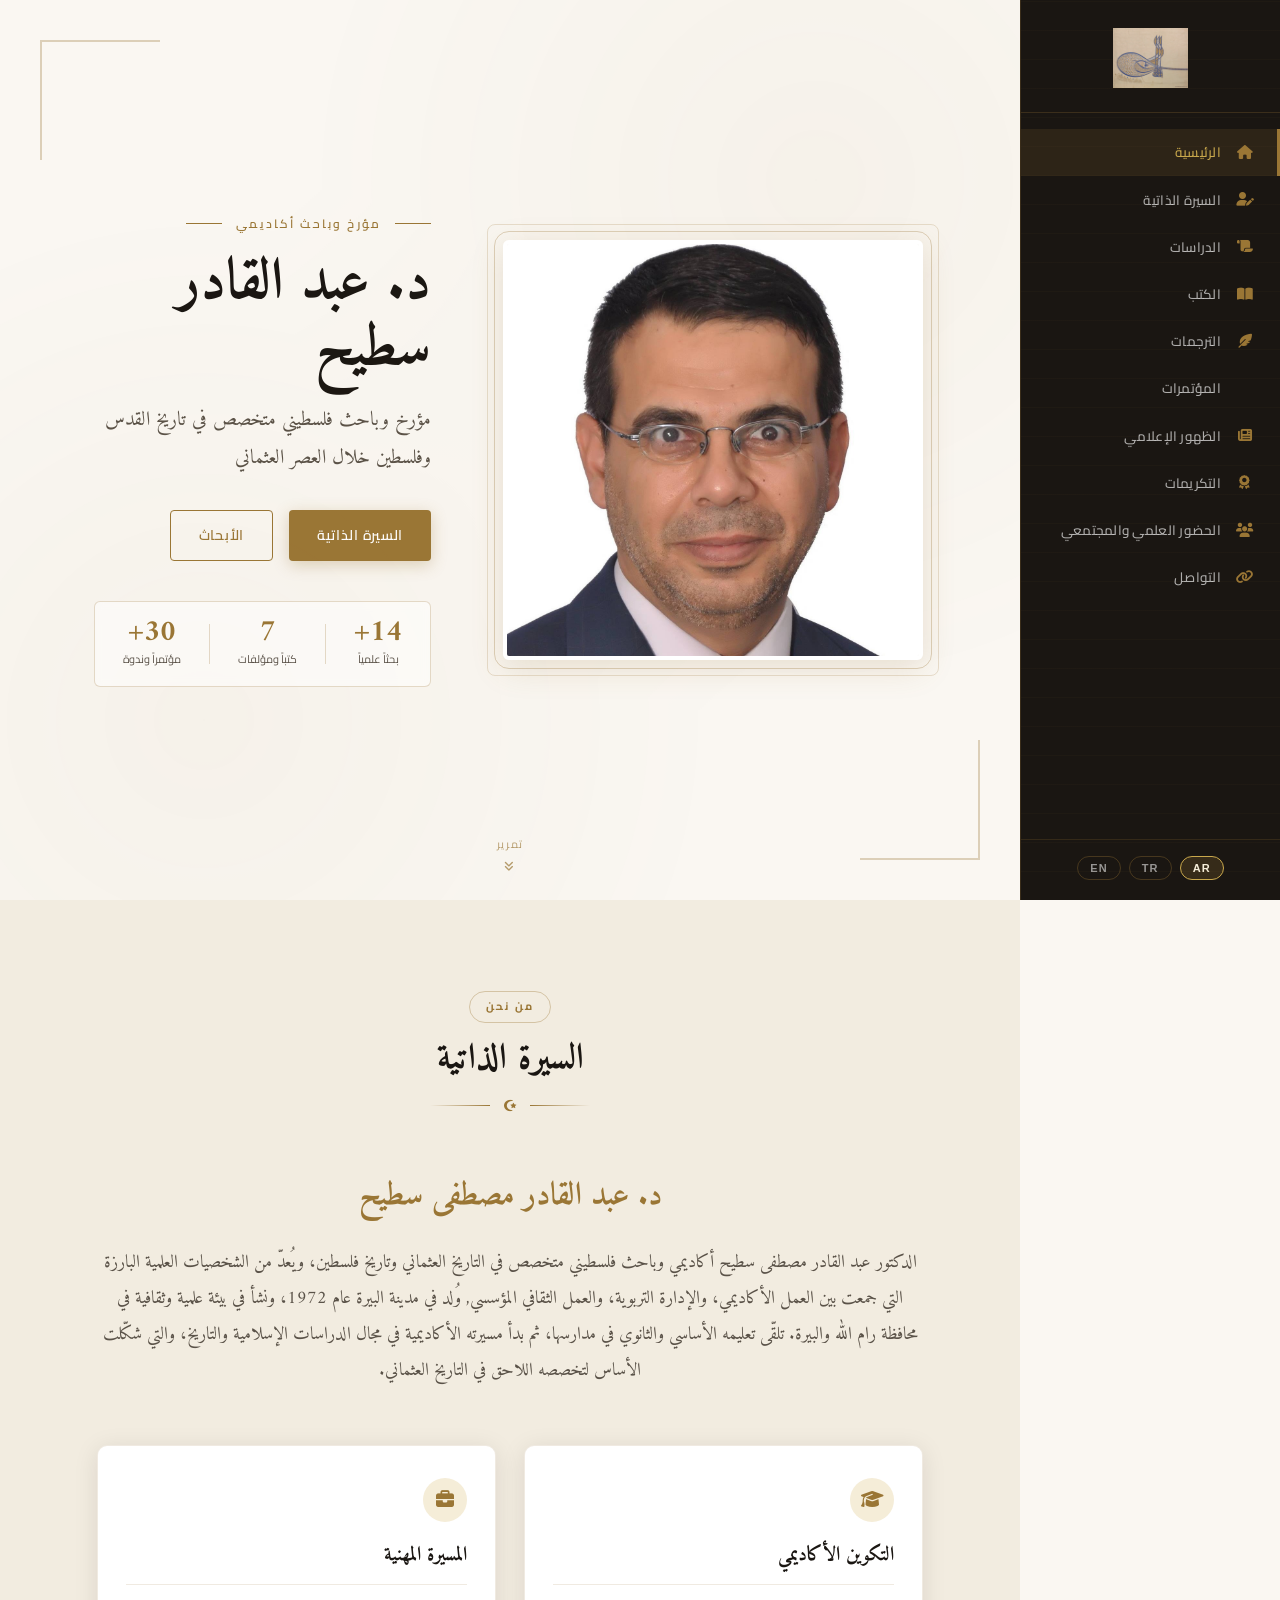
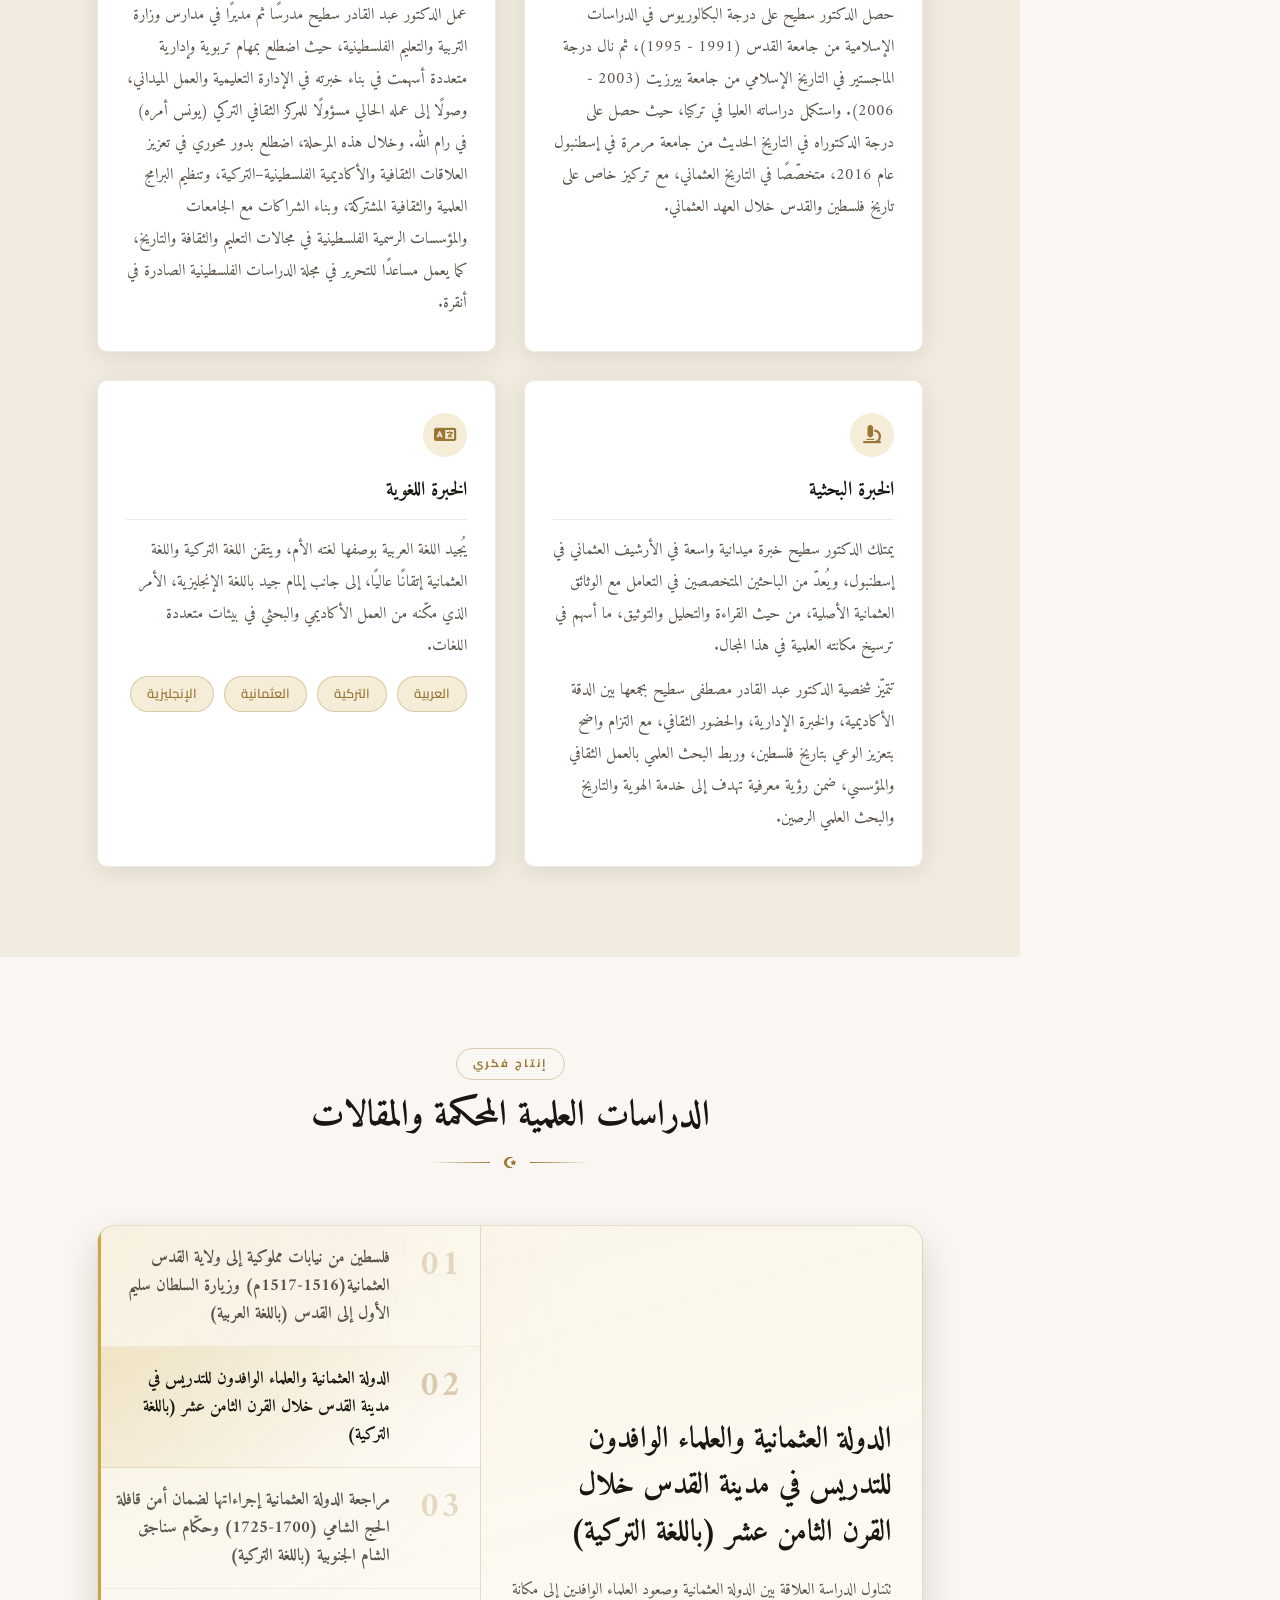
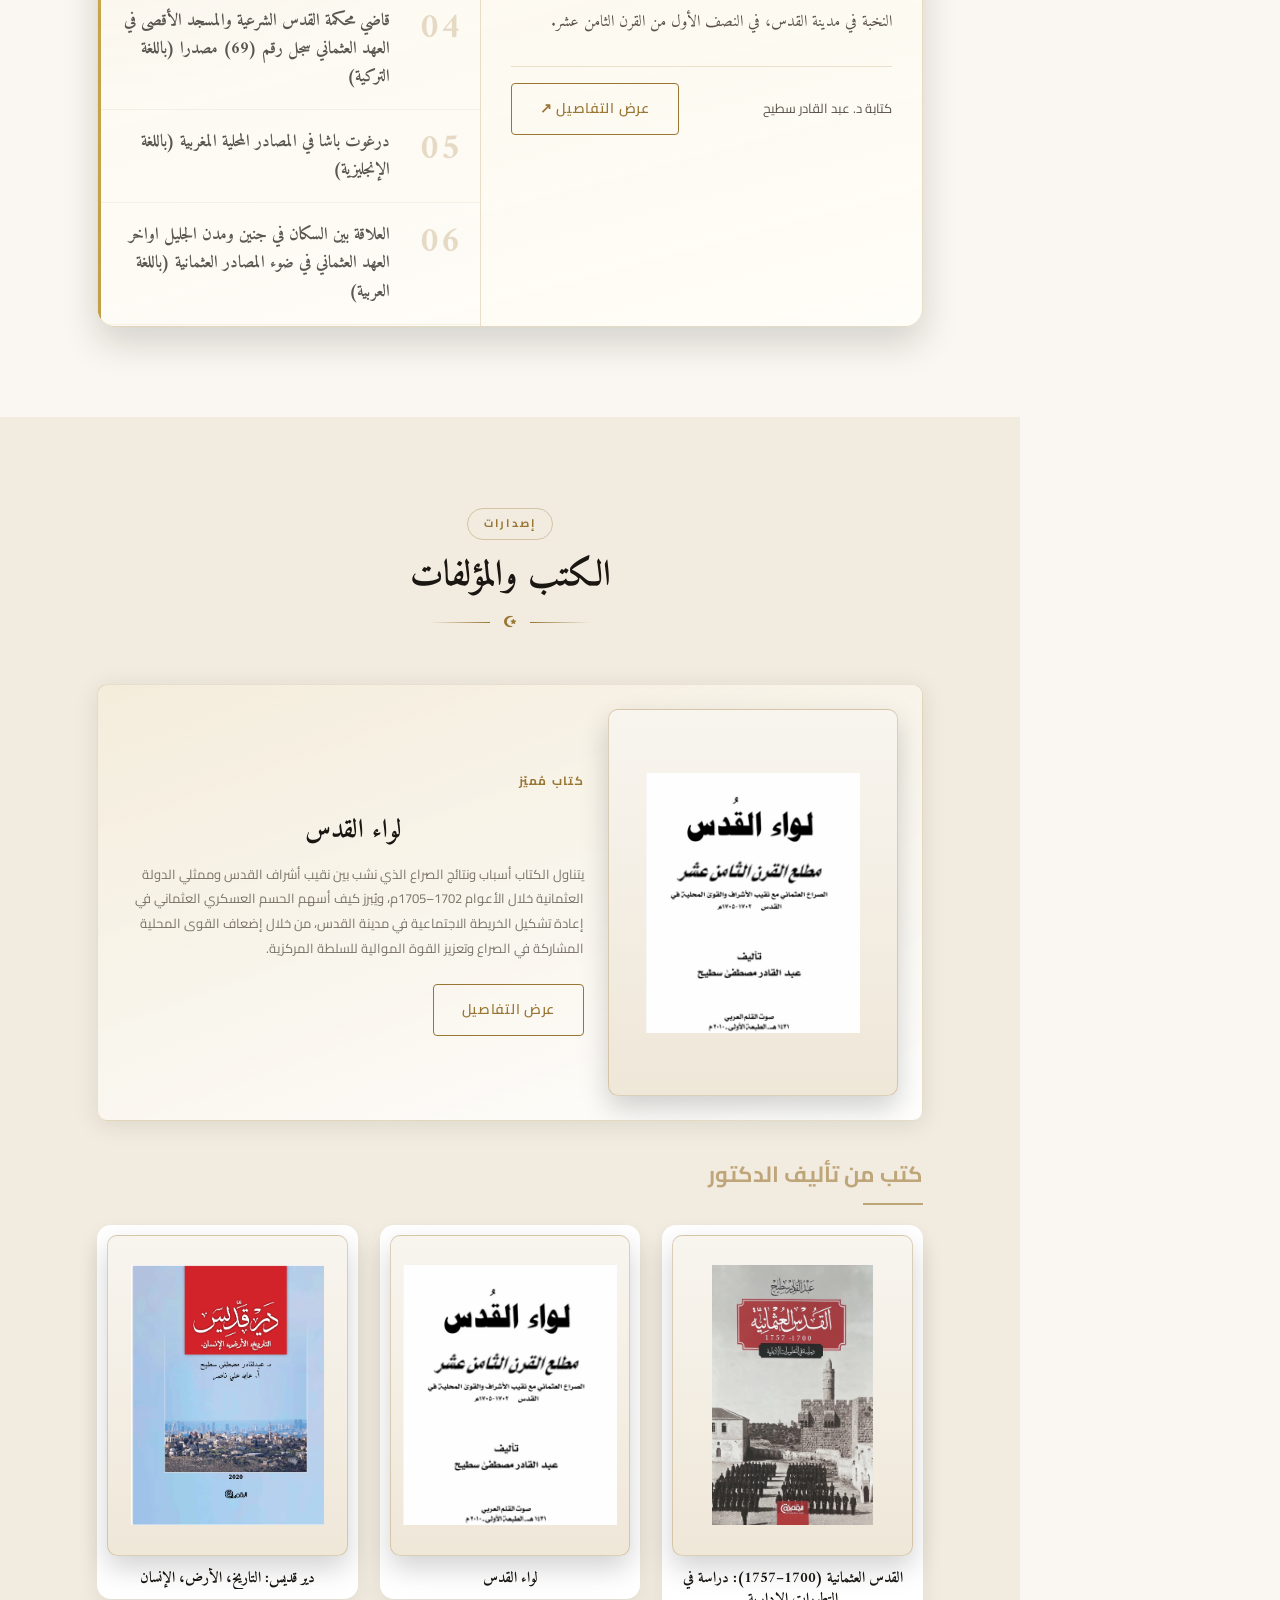
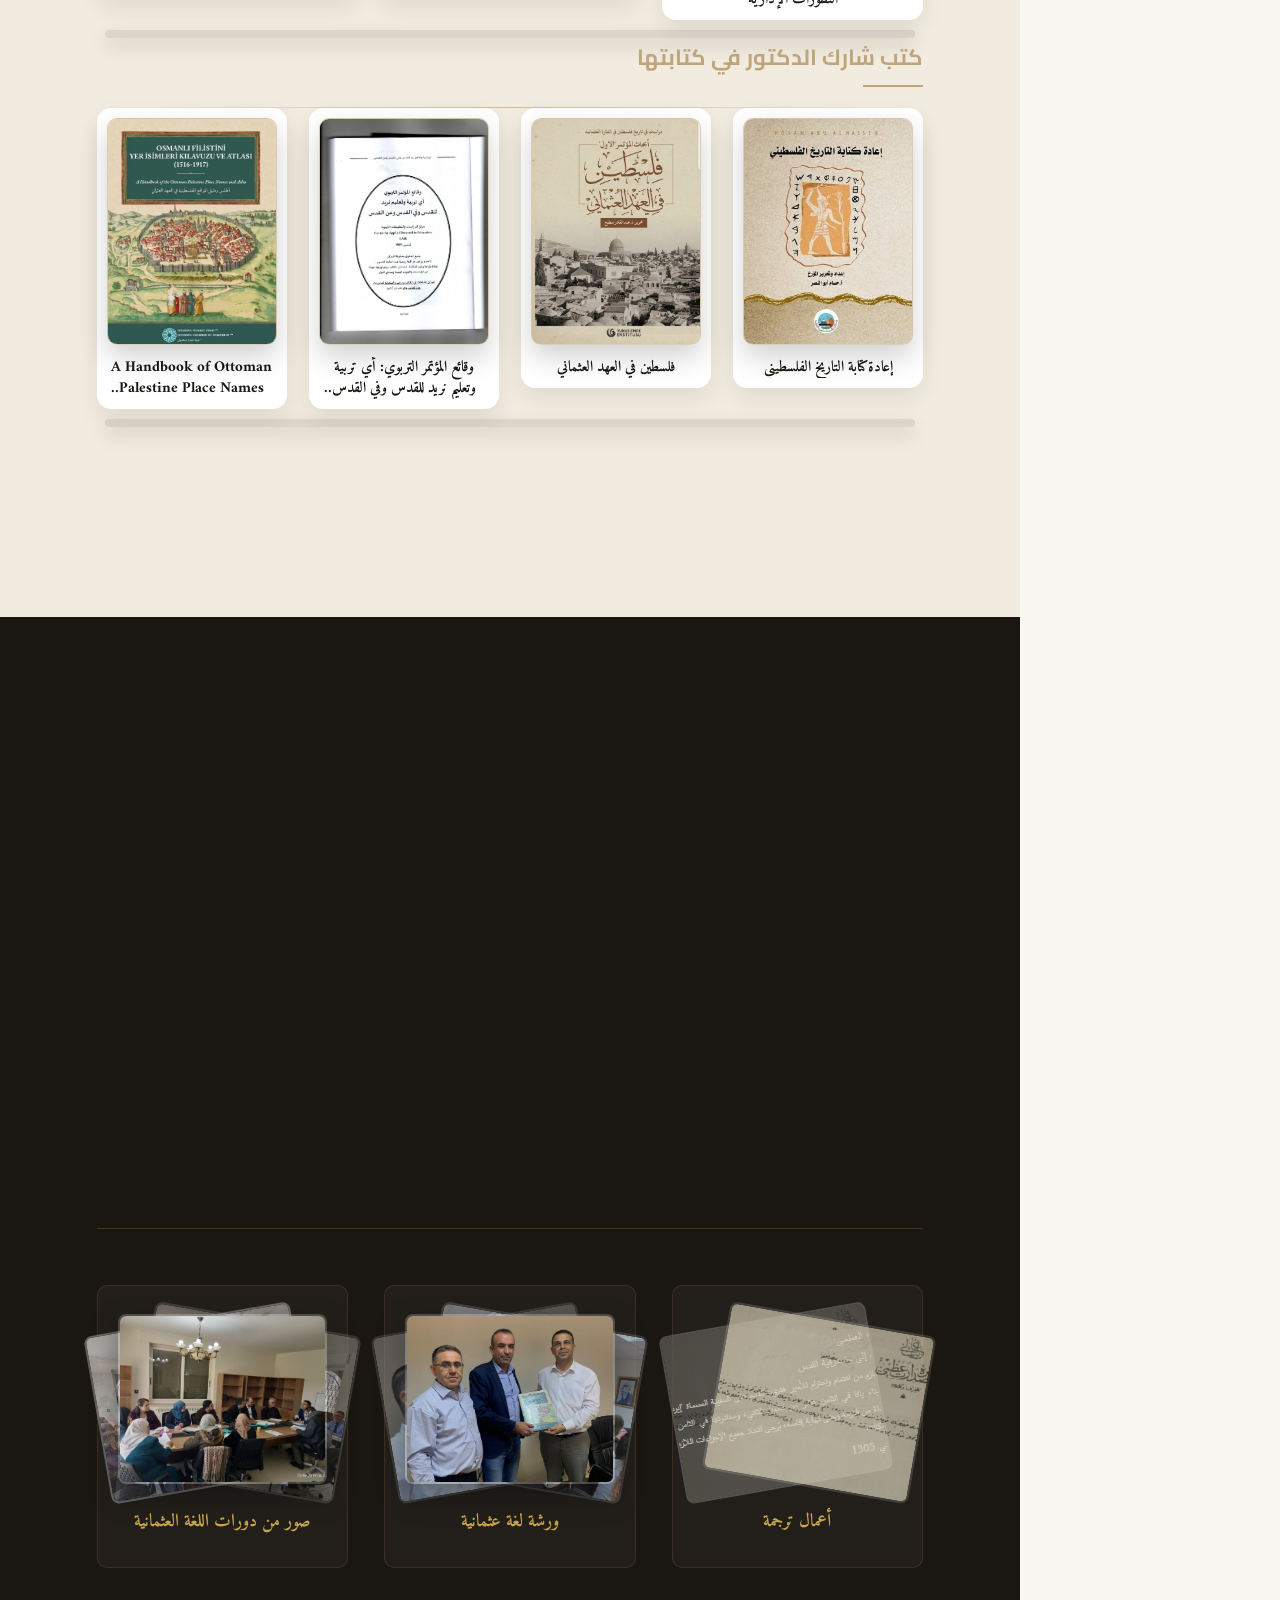
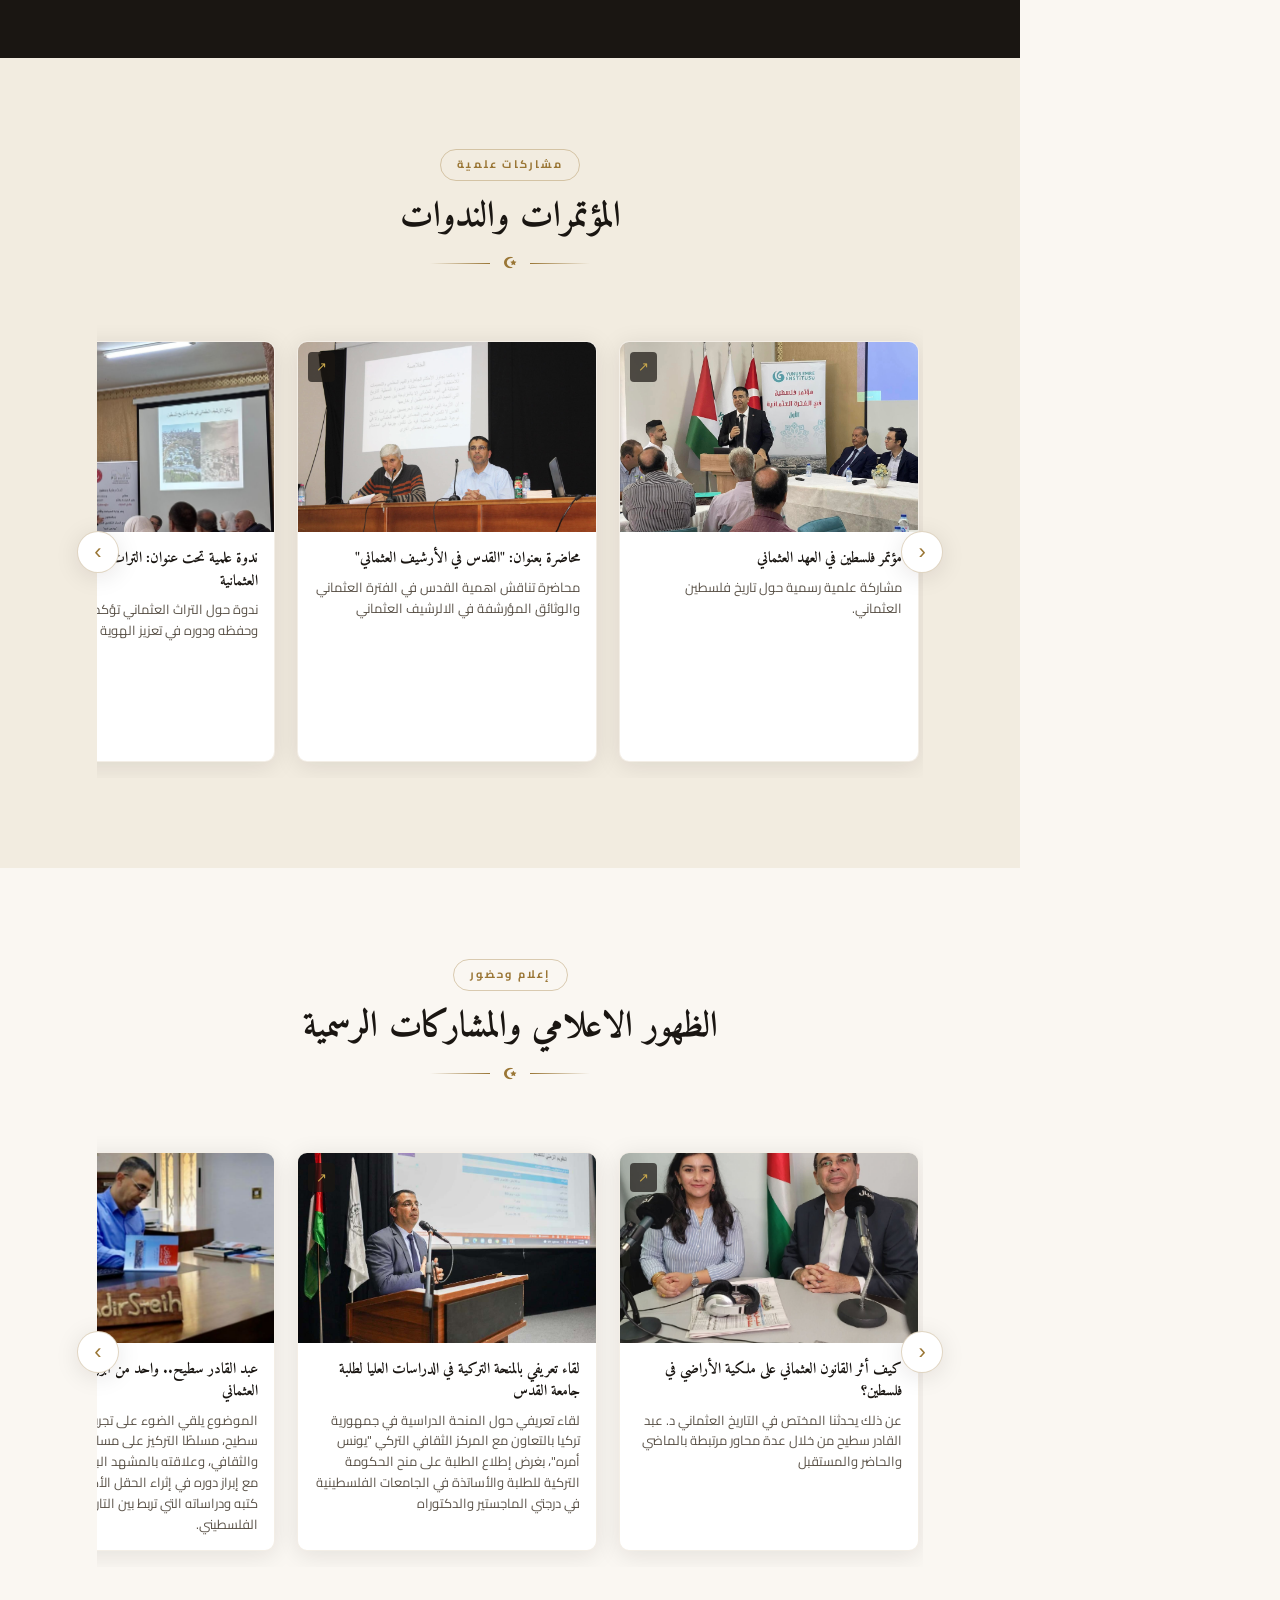
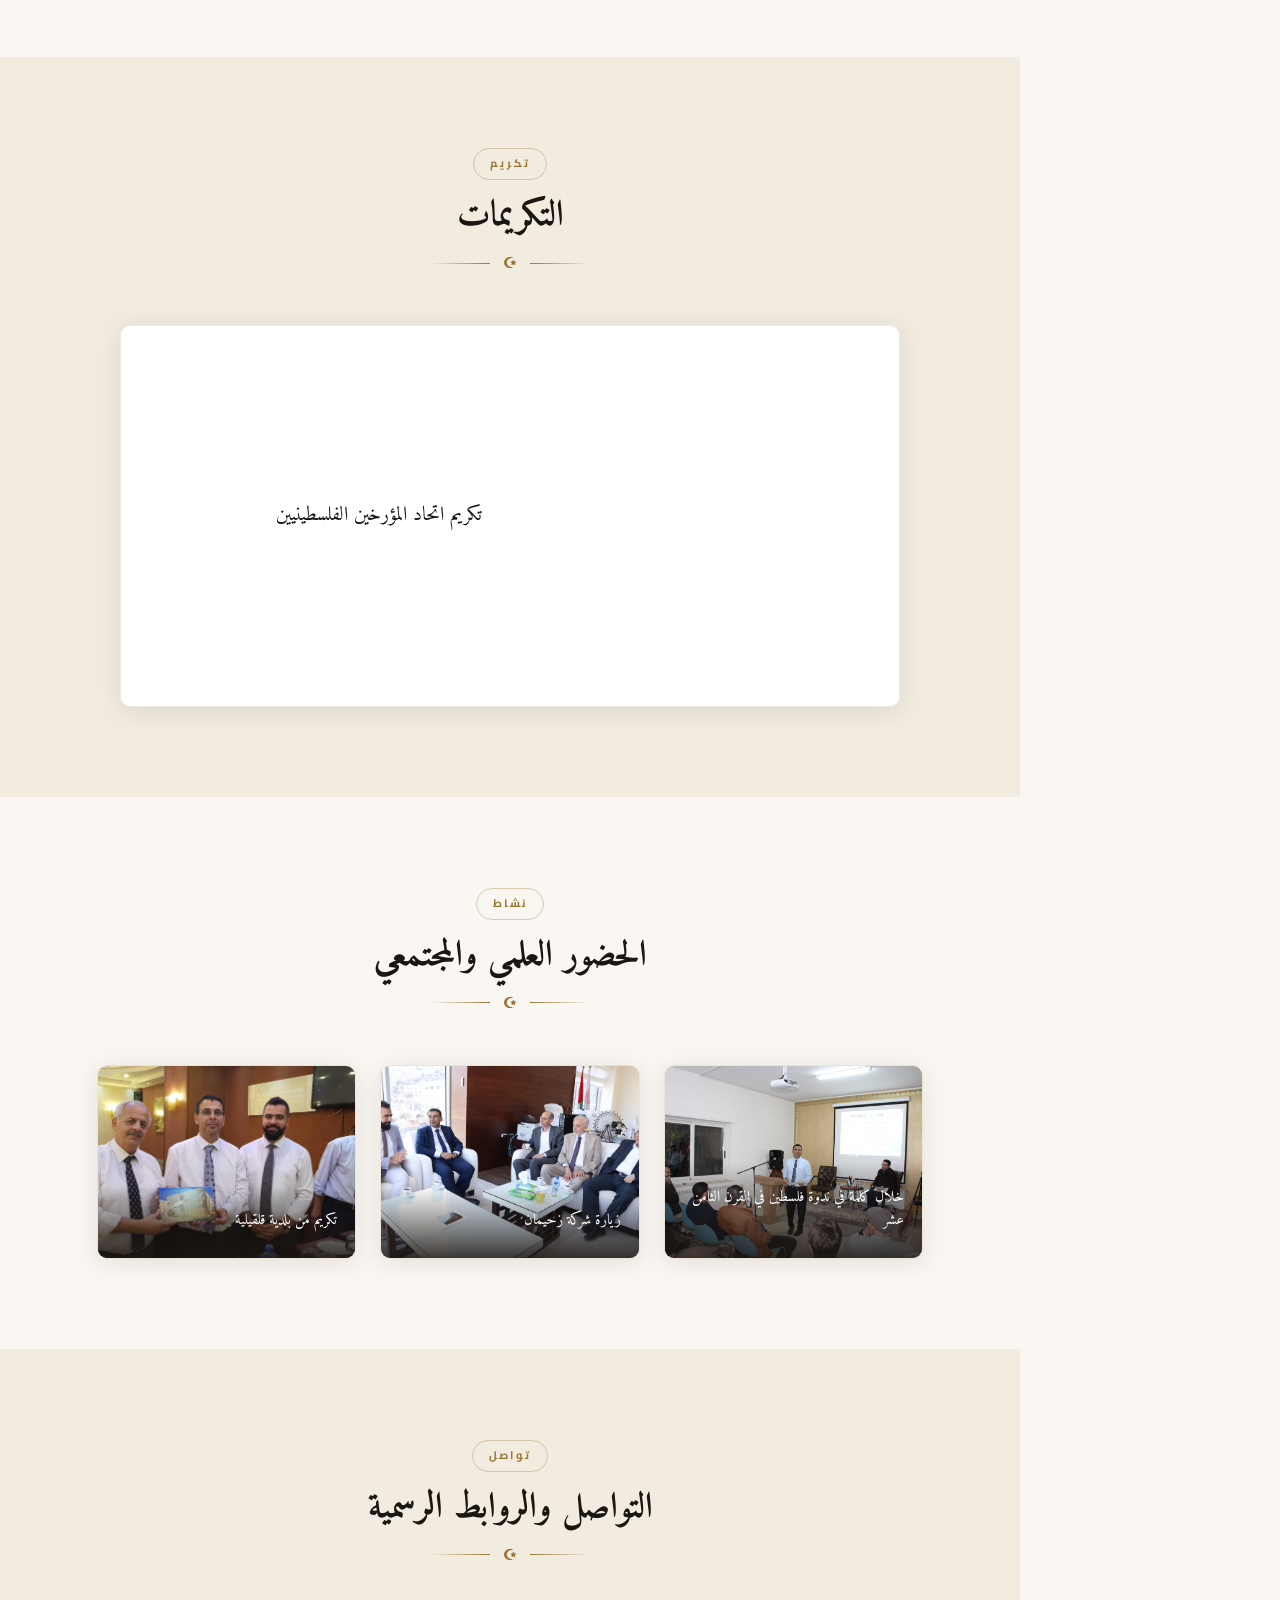
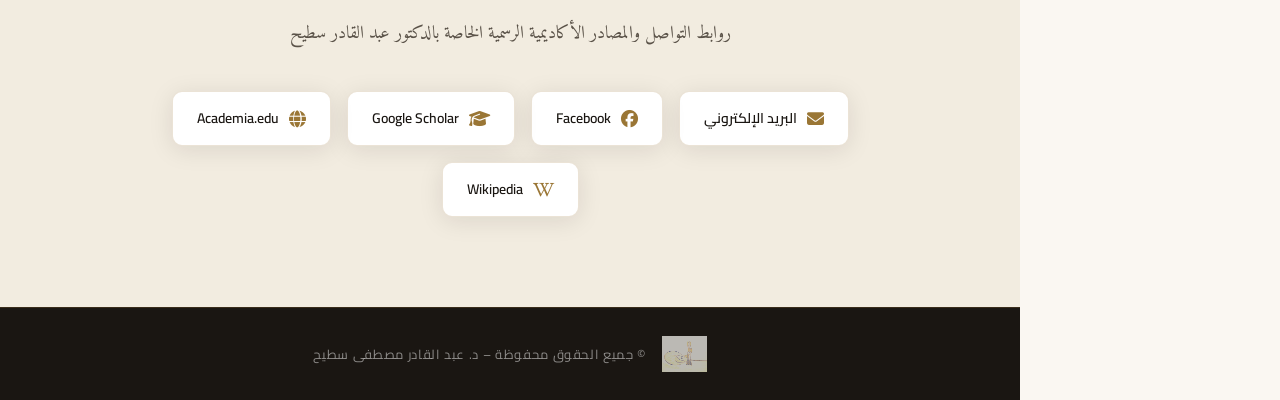
==== commit 1a7694c5: "feat: add Ottoman land ownership media card" ====
--- a/index.html
+++ b/index.html
@@ -839,7 +839,16 @@
       <button class="timeline-btn prev" aria-label="السابق">‹</button>
       <div class="timeline-track">
 
-        <a href="https://www.alquds.edu/ar/news-ar/staff-news-ar/24980/" target="_blank" rel="noopener noreferrer" class="timeline-card">
+        
+        <a href="https://www.youtube.com/watch?v=xia8qBM3Avs" target="_blank" rel="noopener noreferrer" class="timeline-card">
+  <img src="assets/abd1.jpeg" loading="lazy" alt="كيف أثر القانون العثماني على ملكية الأراضي في فلسطين؟">
+  <div class="timeline-content">
+    <h3>كيف أثر القانون العثماني على ملكية الأراضي في فلسطين؟</h3>
+    <p>عن ذلك يحدثنا المختص في التاريخ العثماني د. عبد القادر سطيح من خلال عدة محاور مرتبطة بالماضي والحاضر والمستقبل</p>
+  </div>
+</a>
+
+<a href="https://www.alquds.edu/ar/news-ar/staff-news-ar/24980/" target="_blank" rel="noopener noreferrer" class="timeline-card">
           <img src="assets/AQU.webp" loading="lazy" alt="لقاء تعريفي بالمنحة التركية في جامعة القدس">
           <div class="timeline-content">
             <h3 data-key="part_26_title">لقاء تعريفي بالمنحة التركية في الدراسات العليا لطلبة جامعة القدس</h3>
